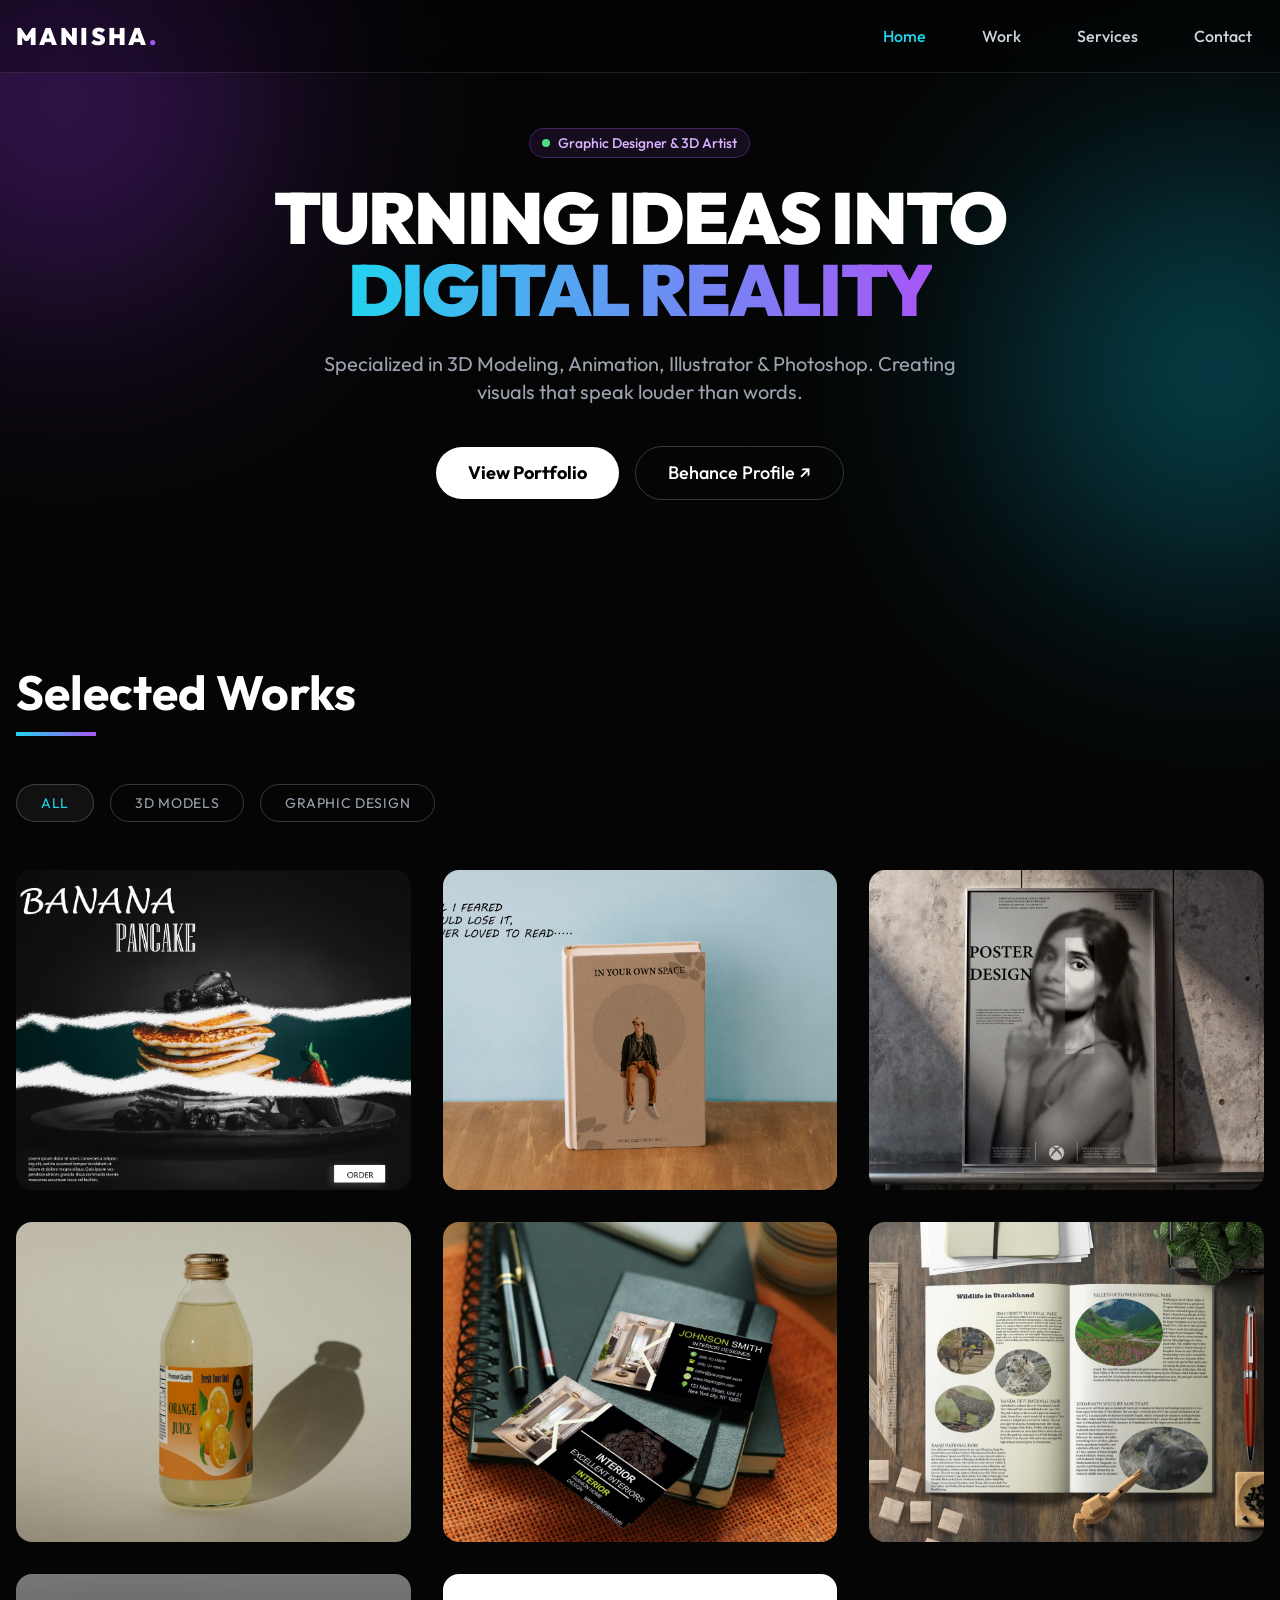
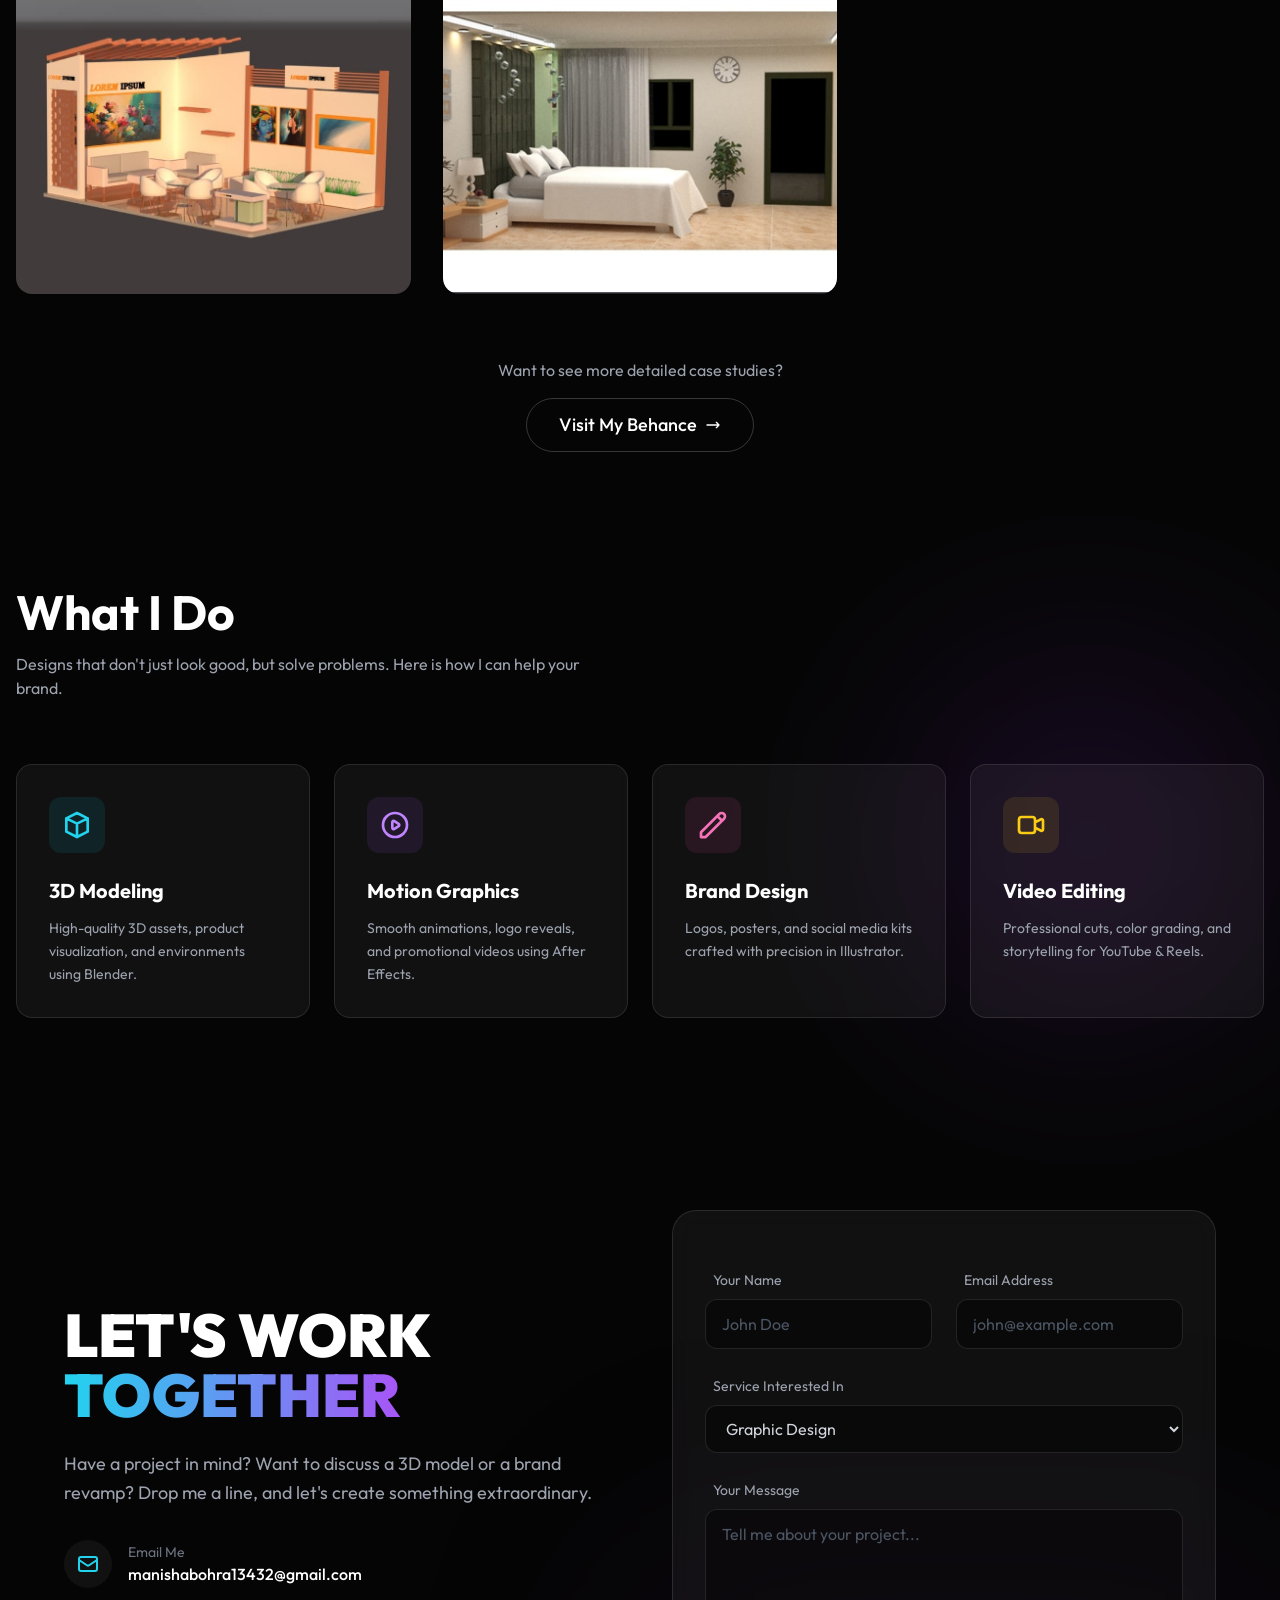
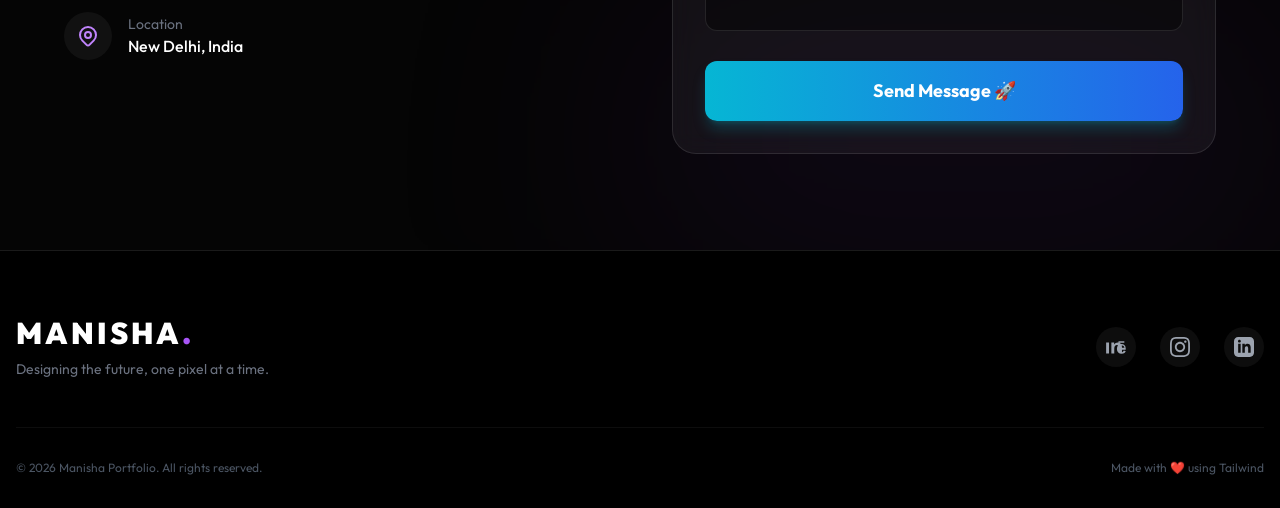
==== index.html @ 9bec47fc "Update index.html" ====
<!DOCTYPE html>
<html lang="en" class="scroll-smooth scroll-pt-24">

<head>
    <meta charset="UTF-8">
    <meta name="viewport" content="width=device-width, initial-scale=1.0">
    <title>Portfolio</title>
    <link href="src/output.css" rel="stylesheet">
    <link href="https://fonts.googleapis.com/css2?family=Outfit:wght@300;400;700;900&display=swap" rel="stylesheet">
    <style>
        body {
            font-family: 'Outfit', sans-serif;
        }

        @keyframes gradient-xy {

            0%,
            100% {
                background-position: 0% 50%;
            }

            50% {
                background-position: 100% 50%;
            }
        }

        .animate-gradient {
            background-size: 200% 200%;
            animation: gradient-xy 6s ease infinite;
        }
    </style>
</head>

<body class="bg-[#050505] text-white overflow-x-hidden">

    <div class="fixed top-0 left-0 w-full h-full overflow-hidden -z-10 pointer-events-none">
        <div class="absolute top-[-10%] left-[-10%] w-96 h-96 bg-purple-600 rounded-full mix-blend-multiply filter blur-[128px] opacity-40 animate-pulse"></div>
        <div class="absolute top-[20%] right-[-10%] w-96 h-96 bg-cyan-500 rounded-full mix-blend-multiply filter blur-[128px] opacity-40 animate-pulse" style="animation-delay: 2s"></div>
    </div>

    <nav class="fixed w-full z-50 top-0 start-0 border-b border-white/10 bg-black/30 backdrop-blur-md">
        <div class="max-w-screen-xl flex flex-wrap items-center justify-between mx-auto p-4">
            <a href="#" class="flex items-center space-x-3 rtl:space-x-reverse">
                <span class="self-center text-2xl font-black whitespace-nowrap tracking-widest">
                    MANISHA<span class="text-purple-500">.</span>
                </span>
            </a>

            <div class="hidden w-full md:block md:w-auto">
                <ul class="font-medium flex flex-col p-4 md:p-0 mt-4 border border-white/10 rounded-lg md:flex-row md:space-x-8 md:mt-0 md:border-0">
                    <li><a href="#" class="block py-2 px-3 text-cyan-400 hover:text-cyan-300 transition-colors">Home</a></li>
                    <li><a href="#work" class="block py-2 px-3 text-gray-300 hover:text-white transition-colors">Work</a></li>
                    <li><a href="#services" class="block py-2 px-3 text-gray-300 hover:text-white transition-colors">Services</a></li>
                    <li><a href="#contact" class="block py-2 px-3 text-gray-300 hover:text-white transition-colors">Contact</a></li>
                </ul>
            </div>
        </div>
    </nav>

    <section class="h-auto py-32 flex items-center justify-center relative px-4">
        <div class="text-center max-w-4xl mx-auto relative z-10">

            <div class="inline-flex items-center px-3 py-1 rounded-full border border-purple-500/30 bg-purple-500/10 text-purple-300 text-sm font-medium mb-6">
                <span class="w-2 h-2 rounded-full bg-green-400 mr-2 animate-pulse"></span>
                Graphic Designer & 3D Artist
            </div>

            <h1 class="text-5xl md:text-7xl font-black mb-6 leading-tight tracking-tight">
                TURNING IDEAS INTO <br />
                <span class="text-transparent bg-clip-text bg-gradient-to-r from-cyan-400 via-purple-500 to-pink-500 animate-gradient">
                    DIGITAL REALITY
                </span>
            </h1>

            <p class="text-gray-400 text-lg md:text-xl mb-10 max-w-2xl mx-auto leading-relaxed">
                Specialized in 3D Modeling, Animation, Illustrator & Photoshop.
                Creating visuals that speak louder than words.
            </p>

            <div class="flex flex-col md:flex-row gap-4 justify-center items-center">
                <a href="#work" class="px-8 py-3 rounded-full bg-white text-black font-bold text-lg hover:bg-gray-200 transition-all">
                    View Portfolio
                </a>
                <a href="https://www.behance.net/manishabohra06" class="px-8 py-3 rounded-full border border-white/20 hover:border-cyan-400 hover:text-cyan-400 transition-all font-medium text-lg">
                    Behance Profile ↗
                </a>
            </div>
        </div>
    </section>

    <section id="work" class="py-10 px-4 max-w-7xl mx-auto">

        <div class="mb-12">
            <h2 class="text-4xl md:text-5xl font-bold mb-4">Selected Works</h2>
            <div class="h-1 w-20 bg-gradient-to-r from-cyan-400 to-purple-500"></div>
        </div>

        <div class="flex flex-wrap gap-4 mb-12" id="portfolio-filters">
            <button class="filter-btn active px-6 py-2 rounded-full border border-white/20 hover:border-cyan-400 hover:text-cyan-400 transition-all text-sm uppercase tracking-wider bg-white/5 text-cyan-400" data-filter="all">All</button>
            <button class="filter-btn px-6 py-2 rounded-full border border-white/20 hover:border-purple-400 hover:text-purple-400 transition-all text-sm uppercase tracking-wider text-gray-400" data-filter="3d">3D Models</button>
            <button class="filter-btn px-6 py-2 rounded-full border border-white/20 hover:border-yellow-400 hover:text-yellow-400 transition-all text-sm uppercase tracking-wider text-gray-400" data-filter="gd">Graphic Design</button>
        </div>

        <div class="grid grid-cols-1 md:grid-cols-2 lg:grid-cols-3 gap-8 mb-16">

            <div class="portfolio-item group relative overflow-hidden rounded-2xl cursor-pointer" data-category="gd">
                <img src="./src/images/p1.jpeg" alt="Project 3" class="w-full h-80 object-cover transition-transform duration-500 group-hover:scale-110">
                <div class="absolute inset-0 bg-gradient-to-t from-black via-black/80 to-transparent opacity-0 group-hover:opacity-100 transition-opacity duration-300 flex flex-col justify-end p-6">
                    <h3 class="text-2xl font-bold text-white mb-1">Brand Identity</h3>
                    <p class="text-yellow-400 text-sm mb-4">Illustrator • Branding</p>
                </div>
            </div>

            <div class="portfolio-item group relative overflow-hidden rounded-2xl cursor-pointer" data-category="gd">
                <img src="./src/images/p2.jpg" alt="Project 3" class="w-full h-80 object-cover transition-transform duration-500 group-hover:scale-110">
                <div class="absolute inset-0 bg-gradient-to-t from-black via-black/80 to-transparent opacity-0 group-hover:opacity-100 transition-opacity duration-300 flex flex-col justify-end p-6">
                    <h3 class="text-2xl font-bold text-white mb-1">Brand Identity</h3>
                    <p class="text-yellow-400 text-sm mb-4">Illustrator • Branding</p>
                </div>
            </div>

            <div class="portfolio-item group relative overflow-hidden rounded-2xl cursor-pointer" data-category="gd">
                <img src="./src/images/p3.jpeg" alt="Project 3" class="w-full h-80 object-cover transition-transform duration-500 group-hover:scale-110">
                <div class="absolute inset-0 bg-gradient-to-t from-black via-black/80 to-transparent opacity-0 group-hover:opacity-100 transition-opacity duration-300 flex flex-col justify-end p-6">
                    <h3 class="text-2xl font-bold text-white mb-1">Poster Design</h3>
                    <p class="text-yellow-400 text-sm mb-4">Photoshop • Branding</p>
                </div>
            </div>

            <div class="portfolio-item group relative overflow-hidden rounded-2xl cursor-pointer" data-category="gd">
                <img src="./src/images/p4.jpg" alt="Project 3" class="w-full h-80 object-cover transition-transform duration-500 group-hover:scale-110">
                <div class="absolute inset-0 bg-gradient-to-t from-black via-black/80 to-transparent opacity-0 group-hover:opacity-100 transition-opacity duration-300 flex flex-col justify-end p-6">
                    <h3 class="text-2xl font-bold text-white mb-1">Orange juice Branding</h3>
                    <p class="text-yellow-400 text-sm mb-4">Photoshop • Branding</p>
                </div>
            </div>

            <div class="portfolio-item group relative overflow-hidden rounded-2xl cursor-pointer" data-category="gd">
                <img src="./src/images/p5.jpeg" alt="Project 1" class="w-full h-80 object-cover transition-transform duration-500 group-hover:scale-110">
                <div class="absolute inset-0 bg-gradient-to-t from-black via-black/80 to-transparent opacity-0 group-hover:opacity-100 transition-opacity duration-300 flex flex-col justify-end p-6">
                    <h3 class="text-2xl font-bold text-white mb-1">Brand Identity</h3>
                    <p class="text-cyan-400 text-sm mb-4">Illustrator • Branding</p>
                </div>
            </div>

            <div class="portfolio-item group relative overflow-hidden rounded-2xl cursor-pointer" data-category="gd">
                <img src="./src/images/p6.jpeg" alt="Project 3" class="w-full h-80 object-cover transition-transform duration-500 group-hover:scale-110">
                <div class="absolute inset-0 bg-gradient-to-t from-black via-black/80 to-transparent opacity-0 group-hover:opacity-100 transition-opacity duration-300 flex flex-col justify-end p-6">
                    <h3 class="text-2xl font-bold text-white mb-1">Magazine Design</h3>
                    <p class="text-yellow-400 text-sm mb-4">Adobe Indesign • Branding</p>
                </div>
            </div>

            <div class="portfolio-item group relative overflow-hidden rounded-2xl cursor-pointer" data-category="3d">
                <img src="./src/images/p7.jpeg" alt="Project 4" class="w-full h-80 object-cover transition-transform duration-500 group-hover:scale-110">
                <div class="absolute inset-0 bg-gradient-to-t from-black via-black/80 to-transparent opacity-0 group-hover:opacity-100 transition-opacity duration-300 flex flex-col justify-end p-6">
                    <h3 class="text-2xl font-bold text-white mb-1">3d Cafe Design</h3>
                    <p class="text-cyan-400 text-sm mb-4">3Dmax • 3D Rendering</p>
                </div>
            </div>

            <div class="portfolio-item group relative overflow-hidden rounded-2xl cursor-pointer" data-category="3d">
                <img src="./src/images/p8.jpeg" alt="Project 6" class="w-full h-80 object-cover transition-transform duration-500 group-hover:scale-110">
                <div class="absolute inset-0 bg-gradient-to-t from-black via-black/80 to-transparent opacity-0 group-hover:opacity-100 transition-opacity duration-300 flex flex-col justify-end p-6">
                    <h3 class="text-2xl font-bold text-white mb-1">Interior Designing</h3>
                    <p class="text-yellow-400 text-sm mb-4">3Dmax • 3D Rendering</p>
                </div>
            </div>

        </div>

        <div class="text-center">
            <p class="text-gray-400 mb-4">Want to see more detailed case studies?</p>
            <a href="https://www.behance.net/manishabohra06" class="inline-flex items-center gap-2 px-8 py-3 rounded-full border border-white/20 hover:border-cyan-400 hover:text-cyan-400 hover:bg-cyan-400/10 transition-all font-medium text-lg group">
                Visit My Behance
                <svg class="w-4 h-4 transform group-hover:translate-x-1 transition-transform" fill="none" stroke="currentColor" viewBox="0 0 24 24">
                    <path stroke-linecap="round" stroke-linejoin="round" stroke-width="2" d="M17 8l4 4m0 0l-4 4m4-4H3"></path>
                </svg>
            </a>
        </div>
    </section>

    <section id="services" class="py-24 px-4 relative">

        <div class="absolute right-0 top-1/4 w-96 h-96 bg-purple-900/20 rounded-full mix-blend-screen filter blur-[100px] -z-10"></div>

        <div class="max-w-7xl mx-auto">

            <div class="mb-16 text-center md:text-left">
                <h2 class="text-4xl md:text-5xl font-bold mb-4">What I Do</h2>
                <p class="text-gray-400 max-w-xl">Designs that don't just look good, but solve problems. Here is how I can help your brand.</p>
            </div>

            <div class="grid grid-cols-1 md:grid-cols-2 lg:grid-cols-4 gap-6">

                <div class="group p-8 rounded-2xl bg-white/5 border border-white/10 backdrop-blur-sm hover:bg-white/10 hover:border-cyan-400/50 transition-all duration-300 hover:-translate-y-2">
                    <div class="w-14 h-14 bg-cyan-500/10 rounded-xl flex items-center justify-center mb-6 group-hover:bg-cyan-500 text-cyan-400 group-hover:text-black transition-colors">
                        <svg class="w-8 h-8" fill="none" stroke="currentColor" viewBox="0 0 24 24">
                            <path stroke-linecap="round" stroke-linejoin="round" stroke-width="2" d="M20 7l-8-4-8 4m16 0l-8 4m8-4v10l-8 4m0-10L4 7m8 4v10M4 7v10l8 4"></path>
                        </svg>
                    </div>
                    <h3 class="text-xl font-bold mb-3 group-hover:text-cyan-400 transition-colors">3D Modeling</h3>
                    <p class="text-gray-400 text-sm leading-relaxed">High-quality 3D assets, product visualization, and environments using Blender.</p>
                </div>

                <div class="group p-8 rounded-2xl bg-white/5 border border-white/10 backdrop-blur-sm hover:bg-white/10 hover:border-purple-500/50 transition-all duration-300 hover:-translate-y-2">
                    <div class="w-14 h-14 bg-purple-500/10 rounded-xl flex items-center justify-center mb-6 group-hover:bg-purple-500 text-purple-400 group-hover:text-black transition-colors">
                        <svg class="w-8 h-8" fill="none" stroke="currentColor" viewBox="0 0 24 24">
                            <path stroke-linecap="round" stroke-linejoin="round" stroke-width="2" d="M14.752 11.168l-3.197-2.132A1 1 0 0010 9.87v4.263a1 1 0 001.555.832l3.197-2.132a1 1 0 000-1.664z"></path>
                            <path stroke-linecap="round" stroke-linejoin="round" stroke-width="2" d="M21 12a9 9 0 11-18 0 9 9 0 0118 0z"></path>
                        </svg>
                    </div>
                    <h3 class="text-xl font-bold mb-3 group-hover:text-purple-400 transition-colors">Motion Graphics</h3>
                    <p class="text-gray-400 text-sm leading-relaxed">Smooth animations, logo reveals, and promotional videos using After Effects.</p>
                </div>

                <div class="group p-8 rounded-2xl bg-white/5 border border-white/10 backdrop-blur-sm hover:bg-white/10 hover:border-pink-500/50 transition-all duration-300 hover:-translate-y-2">
                    <div class="w-14 h-14 bg-pink-500/10 rounded-xl flex items-center justify-center mb-6 group-hover:bg-pink-500 text-pink-400 group-hover:text-black transition-colors">
                        <svg class="w-8 h-8" fill="none" stroke="currentColor" viewBox="0 0 24 24">
                            <path stroke-linecap="round" stroke-linejoin="round" stroke-width="2" d="M15.232 5.232l3.536 3.536m-2.036-5.036a2.5 2.5 0 113.536 3.536L6.5 21.036H3v-3.572L16.732 3.732z"></path>
                        </svg>
                    </div>
                    <h3 class="text-xl font-bold mb-3 group-hover:text-pink-400 transition-colors">Brand Design</h3>
                    <p class="text-gray-400 text-sm leading-relaxed">Logos, posters, and social media kits crafted with precision in Illustrator.</p>
                </div>

                <div class="group p-8 rounded-2xl bg-white/5 border border-white/10 backdrop-blur-sm hover:bg-white/10 hover:border-yellow-400/50 transition-all duration-300 hover:-translate-y-2">
                    <div class="w-14 h-14 bg-yellow-400/10 rounded-xl flex items-center justify-center mb-6 group-hover:bg-yellow-400 text-yellow-400 group-hover:text-black transition-colors">
                        <svg class="w-8 h-8" fill="none" stroke="currentColor" viewBox="0 0 24 24">
                            <path stroke-linecap="round" stroke-linejoin="round" stroke-width="2" d="M15 10l4.553-2.276A1 1 0 0121 8.618v6.764a1 1 0 01-1.447.894L15 14M5 18h8a2 2 0 002-2V8a2 2 0 00-2-2H5a2 2 0 00-2 2v8a2 2 0 002 2z"></path>
                        </svg>
                    </div>
                    <h3 class="text-xl font-bold mb-3 group-hover:text-yellow-400 transition-colors">Video Editing</h3>
                    <p class="text-gray-400 text-sm leading-relaxed">Professional cuts, color grading, and storytelling for YouTube & Reels.</p>
                </div>

            </div>
        </div>
    </section>
    <section id="contact" class="py-24 px-4 relative overflow-hidden">

        <div class="absolute right-0 bottom-0 w-1/2 h-1/2 bg-gradient-to-t from-purple-900/20 to-transparent blur-[120px] -z-10"></div>

        <div class="max-w-6xl mx-auto">
            <div class="grid grid-cols-1 lg:grid-cols-2 gap-16 items-center">

                <div>
                    <h2 class="text-4xl md:text-6xl font-black mb-6">LET'S WORK <br />
                        <span class="text-transparent bg-clip-text bg-gradient-to-r from-cyan-400 to-purple-500">TOGETHER</span>
                    </h2>
                    <p class="text-gray-400 text-lg mb-8 leading-relaxed">
                        Have a project in mind? Want to discuss a 3D model or a brand revamp?
                        Drop me a line, and let's create something extraordinary.
                    </p>

                    <div class="space-y-6">
                        <div class="flex items-center gap-4 group cursor-pointer">
                            <div class="w-12 h-12 rounded-full bg-white/5 flex items-center justify-center text-cyan-400 group-hover:bg-cyan-500 group-hover:text-black transition-all">
                                <svg class="w-6 h-6" fill="none" stroke="currentColor" viewBox="0 0 24 24">
                                    <path stroke-linecap="round" stroke-linejoin="round" stroke-width="2" d="M3 8l7.89 5.26a2 2 0 002.22 0L21 8M5 19h14a2 2 0 002-2V7a2 2 0 00-2-2H5a2 2 0 00-2 2v10a2 2 0 002 2z"></path>
                                </svg>
                            </div>
                            <div>
                                <p class="text-sm text-gray-500">Email Me</p>
                                <p class="text-white font-medium group-hover:text-cyan-400 transition-colors">manishabohra13432@gmail.com</p>
                            </div>
                        </div>

                        <div class="flex items-center gap-4 group cursor-pointer">
                            <div class="w-12 h-12 rounded-full bg-white/5 flex items-center justify-center text-purple-400 group-hover:bg-purple-500 group-hover:text-black transition-all">
                                <svg class="w-6 h-6" fill="none" stroke="currentColor" viewBox="0 0 24 24">
                                    <path stroke-linecap="round" stroke-linejoin="round" stroke-width="2" d="M17.657 16.657L13.414 20.9a1.998 1.998 0 01-2.827 0l-4.244-4.243a8 8 0 1111.314 0z"></path>
                                    <path stroke-linecap="round" stroke-linejoin="round" stroke-width="2" d="M15 11a3 3 0 11-6 0 3 3 0 016 0z"></path>
                                </svg>
                            </div>
                            <div>
                                <p class="text-sm text-gray-500">Location</p>
                                <p class="text-white font-medium group-hover:text-purple-400 transition-colors">New Delhi, India</p>
                            </div>
                        </div>
                    </div>
                </div>

                <div class="bg-white/5 p-8 rounded-3xl border border-white/10 backdrop-blur-md">
                    <form id="contact-form" class="space-y-6">

                        <input type="hidden" name="access_key" value="f0c4d9c5-4756-4be6-a6c3-32f22f325645">

                        <input type="checkbox" name="botcheck" class="hidden" style="display: none;">

                        <div class="grid grid-cols-1 md:grid-cols-2 gap-6">
                            <div class="space-y-2">
                                <label class="text-sm text-gray-400 ml-2">Your Name</label>
                                <input type="text" name="name" required placeholder="John Doe" class="w-full bg-black/40 border border-white/10 rounded-xl px-4 py-3 text-white placeholder-gray-600 focus:outline-none focus:border-cyan-400 focus:ring-1 focus:ring-cyan-400 transition-all">
                            </div>
                            <div class="space-y-2">
                                <label class="text-sm text-gray-400 ml-2">Email Address</label>
                                <input type="email" name="email" required placeholder="john@example.com" class="w-full bg-black/40 border border-white/10 rounded-xl px-4 py-3 text-white placeholder-gray-600 focus:outline-none focus:border-cyan-400 focus:ring-1 focus:ring-cyan-400 transition-all">
                            </div>
                        </div>

                        <div class="space-y-2">
                            <label class="text-sm text-gray-400 ml-2">Service Interested In</label>
                            <select name="service" class="w-full bg-black/40 border border-white/10 rounded-xl px-4 py-3 text-gray-300 focus:outline-none focus:border-cyan-400 focus:ring-1 focus:ring-cyan-400 transition-all cursor-pointer">
                                <option>Graphic Design</option>
                                <option>3D Modeling</option>
                                <option>Animation / Motion</option>
                                <option>Video Editing</option>
                            </select>
                        </div>

                        <div class="space-y-2">
                            <label class="text-sm text-gray-400 ml-2">Your Message</label>
                            <textarea name="message" rows="4" required placeholder="Tell me about your project..." class="w-full bg-black/40 border border-white/10 rounded-xl px-4 py-3 text-white placeholder-gray-600 focus:outline-none focus:border-cyan-400 focus:ring-1 focus:ring-cyan-400 transition-all resize-none"></textarea>
                        </div>

                        <button type="submit" id="submit-btn" class="w-full py-4 rounded-xl font-bold text-lg bg-gradient-to-r from-cyan-500 to-blue-600 text-white hover:from-cyan-400 hover:to-blue-500 transform hover:scale-[1.02] transition-all shadow-lg shadow-cyan-500/25">
                            Send Message 🚀
                        </button>
                    </form>
                </div>

            </div>
        </div>
    </section>
    <footer class="border-t border-white/10 bg-black pt-16 pb-8">
        <div class="max-w-7xl mx-auto px-4">
            <div class="flex flex-col md:flex-row justify-between items-center mb-12">

                <div class="mb-8 md:mb-0 text-center md:text-left">
                    <span class="text-3xl font-black tracking-widest text-white">
                        MANISHA<span class="text-purple-500">.</span>
                    </span>
                    <p class="text-gray-500 mt-2 text-sm">Designing the future, one pixel at a time.</p>
                </div>

                <div class="flex gap-6">
                    <a href="#" class="w-10 h-10 rounded-full bg-white/5 flex items-center justify-center text-gray-400 hover:bg-blue-600 hover:text-white transition-all">
                        <svg class="w-5 h-5" fill="currentColor" viewBox="0 0 24 24">
                            <path d="M22 7h-7v-2h7v2zm1.726 10c-.442 1.297-2.029 3-5.101 3-3.074 0-5.564-1.729-5.564-5.675 0-3.91 2.325-5.92 5.466-5.92 3.093 0 5.133 1.968 5.133 5.472 0 .528-.024 1.023-.07 1.47h-7.97c.103 1.84 1.226 2.95 2.906 2.95 1.376 0 2.376-.628 2.861-2.07l2.339.773zm-6.255-4.103h4.614c-.069-1.55-1.117-2.731-2.286-2.731-1.285 0-2.215 1.185-2.328 2.731zm-13.846-6.265h6.143v2.302c.866-1.503 2.504-2.435 4.305-2.435 2.871 0 5.093 2.062 5.093 5.378v7.878h-3.483v-7.142c0-2.053-1.134-3.141-2.656-3.141-1.846 0-3.109 1.465-3.109 4.305v5.978h-3.483v-13.123h-2.81v13.123h-3.483v-13.123z" /></svg>
                    </a>

                    <a href="#" class="w-10 h-10 rounded-full bg-white/5 flex items-center justify-center text-gray-400 hover:bg-pink-600 hover:text-white transition-all">
                        <svg class="w-5 h-5" fill="currentColor" viewBox="0 0 24 24">
                            <path d="M12 2.163c3.204 0 3.584.012 4.85.07 3.252.148 4.771 1.691 4.919 4.919.058 1.265.069 1.645.069 4.849 0 3.205-.012 3.584-.069 4.849-.149 3.225-1.664 4.771-4.919 4.919-1.266.058-1.644.07-4.85.07-3.204 0-3.584-.012-4.849-.07-3.26-.149-4.771-1.699-4.919-4.92-.058-1.265-.07-1.644-.07-4.849 0-3.204.013-3.583.07-4.849.149-3.227 1.664-4.771 4.919-4.919 1.266-.057 1.645-.069 4.849-.069zm0-2.163c-3.259 0-3.667.014-4.947.072-4.358.2-6.78 2.618-6.98 6.98-.059 1.281-.073 1.689-.073 4.948 0 3.259.014 3.668.072 4.948.2 4.358 2.618 6.78 6.98 6.98 1.281.058 1.689.072 4.948.072 3.259 0 3.668-.014 4.948-.072 4.354-.2 6.782-2.618 6.979-6.98.059-1.28.073-1.689.073-4.948 0-3.259-.014-3.667-.072-4.947-.196-4.354-2.617-6.78-6.979-6.98-1.281-.059-1.69-.073-4.949-.073zm0 5.838c-3.403 0-6.162 2.759-6.162 6.162s2.759 6.163 6.162 6.163 6.162-2.759 6.162-6.163c0-3.403-2.759-6.162-6.162-6.162zm0 10.162c-2.209 0-4-1.79-4-4 0-2.209 1.791-4 4-4s4 1.791 4 4c0 2.21-1.791 4-4 4zm6.406-11.845c-.796 0-1.441.645-1.441 1.44s.645 1.44 1.441 1.44c.795 0 1.439-.645 1.439-1.44s-.644-1.44-1.439-1.44z" /></svg>
                    </a>

                    <a href="#" class="w-10 h-10 rounded-full bg-white/5 flex items-center justify-center text-gray-400 hover:bg-blue-700 hover:text-white transition-all">
                        <svg class="w-5 h-5" fill="currentColor" viewBox="0 0 24 24">
                            <path d="M19 0h-14c-2.761 0-5 2.239-5 5v14c0 2.761 2.239 5 5 5h14c2.762 0 5-2.239 5-5v-14c0-2.761-2.238-5-5-5zm-11 19h-3v-11h3v11zm-1.5-12.268c-.966 0-1.75-.79-1.75-1.764s.784-1.764 1.75-1.764 1.75.79 1.75 1.764-.783 1.764-1.75 1.764zm13.5 12.268h-3v-5.604c0-3.368-4-3.113-4 0v5.604h-3v-11h3v1.765c1.396-2.586 7-2.777 7 2.476v6.759z" /></svg>
                    </a>
                </div>
            </div>

            <div class="border-t border-white/5 pt-8 flex flex-col md:flex-row justify-between items-center text-xs text-gray-600">
                <p>&copy; 2026 Manisha Portfolio. All rights reserved.</p>
                <p class="mt-2 md:mt-0">Made with ❤️ using Tailwind</p>
            </div>
        </div>
    </footer>

    <div id="success-toast" class="fixed bottom-5 right-5 bg-gradient-to-r from-green-500 to-emerald-600 text-white px-6 py-4 rounded-xl shadow-2xl transform translate-y-24 opacity-0 transition-all duration-500 z-50 flex items-center gap-3">
        <div class="bg-white/20 rounded-full p-1">
            <svg class="w-6 h-6" fill="none" stroke="currentColor" viewBox="0 0 24 24">
                <path stroke-linecap="round" stroke-linejoin="round" stroke-width="3" d="M5 13l4 4L19 7"></path>
            </svg>
        </div>
        <div>
            <h4 class="font-bold">Message Sent!</h4>
            <p class="text-xs text-green-100">I will get back to you soon.</p>
        </div>
    </div>

    <script>
        const filterBtns = document.querySelectorAll('.filter-btn');
        const items = document.querySelectorAll('.portfolio-item');
        const form = document.getElementById('contact-form');
        const submitBtn = document.getElementById('submit-btn');
        const toast = document.getElementById('success-toast');

        filterBtns.forEach(btn => {
            btn.addEventListener('click', () => {
                // Remove active class from all
                filterBtns.forEach(b => {
                    b.classList.remove('text-cyan-400', 'bg-white/5');
                    b.classList.add('text-gray-400');
                });
                // Add active to clicked
                btn.classList.add('text-cyan-400', 'bg-white/5');
                btn.classList.remove('text-gray-400');

                const filterValue = btn.getAttribute('data-filter');

                items.forEach(item => {
                    if (filterValue === 'all' || item.getAttribute('data-category') === filterValue) {
                        item.style.display = 'block';
                    } else {
                        item.style.display = 'none';
                    }
                });
            });
        });
        form.addEventListener('submit', function(e) {
            e.preventDefault(); // Page reload rokega

            // Button Loading State
            const originalText = submitBtn.innerHTML;
            submitBtn.innerHTML = '<span>Sending...</span><div class="w-5 h-5 border-2 border-white border-t-transparent rounded-full animate-spin"></div>';
            submitBtn.disabled = true;

            const formData = new FormData(form);
            const object = Object.fromEntries(formData);
            const json = JSON.stringify(object);

            fetch('https://api.web3forms.com/submit', {
                    method: 'POST',
                    headers: {
                        'Content-Type': 'application/json',
                        'Accept': 'application/json'
                    },
                    body: json
                })
                .then(async (response) => {
                    if (response.status == 200) {
                        // Success Animation
                        toast.classList.remove('translate-y-24', 'opacity-0');
                        form.reset(); // Form khali kar dega

                        // 5 second baad toast gayab
                        setTimeout(() => {
                            toast.classList.add('translate-y-24', 'opacity-0');
                        }, 5000);
                    } else {
                        console.log(response);
                        alert("Something went wrong!");
                    }
                })
                .catch(error => {
                    console.log(error);
                    alert("Something went wrong!");
                })
                .finally(() => {
                    // Button wapas normal
                    submitBtn.innerHTML = originalText;
                    submitBtn.disabled = false;
                });
        });
    </script>

</body>

</html>
---- src/output.css ----
*,:after,:before{--tw-border-spacing-x:0;--tw-border-spacing-y:0;--tw-translate-x:0;--tw-translate-y:0;--tw-rotate:0;--tw-skew-x:0;--tw-skew-y:0;--tw-scale-x:1;--tw-scale-y:1;--tw-pan-x: ;--tw-pan-y: ;--tw-pinch-zoom: ;--tw-scroll-snap-strictness:proximity;--tw-gradient-from-position: ;--tw-gradient-via-position: ;--tw-gradient-to-position: ;--tw-ordinal: ;--tw-slashed-zero: ;--tw-numeric-figure: ;--tw-numeric-spacing: ;--tw-numeric-fraction: ;--tw-ring-inset: ;--tw-ring-offset-width:0px;--tw-ring-offset-color:#fff;--tw-ring-color:rgba(59,130,246,.5);--tw-ring-offset-shadow:0 0 #0000;--tw-ring-shadow:0 0 #0000;--tw-shadow:0 0 #0000;--tw-shadow-colored:0 0 #0000;--tw-blur: ;--tw-brightness: ;--tw-contrast: ;--tw-grayscale: ;--tw-hue-rotate: ;--tw-invert: ;--tw-saturate: ;--tw-sepia: ;--tw-drop-shadow: ;--tw-backdrop-blur: ;--tw-backdrop-brightness: ;--tw-backdrop-contrast: ;--tw-backdrop-grayscale: ;--tw-backdrop-hue-rotate: ;--tw-backdrop-invert: ;--tw-backdrop-opacity: ;--tw-backdrop-saturate: ;--tw-backdrop-sepia: ;--tw-contain-size: ;--tw-contain-layout: ;--tw-contain-paint: ;--tw-contain-style: }::backdrop{--tw-border-spacing-x:0;--tw-border-spacing-y:0;--tw-translate-x:0;--tw-translate-y:0;--tw-rotate:0;--tw-skew-x:0;--tw-skew-y:0;--tw-scale-x:1;--tw-scale-y:1;--tw-pan-x: ;--tw-pan-y: ;--tw-pinch-zoom: ;--tw-scroll-snap-strictness:proximity;--tw-gradient-from-position: ;--tw-gradient-via-position: ;--tw-gradient-to-position: ;--tw-ordinal: ;--tw-slashed-zero: ;--tw-numeric-figure: ;--tw-numeric-spacing: ;--tw-numeric-fraction: ;--tw-ring-inset: ;--tw-ring-offset-width:0px;--tw-ring-offset-color:#fff;--tw-ring-color:rgba(59,130,246,.5);--tw-ring-offset-shadow:0 0 #0000;--tw-ring-shadow:0 0 #0000;--tw-shadow:0 0 #0000;--tw-shadow-colored:0 0 #0000;--tw-blur: ;--tw-brightness: ;--tw-contrast: ;--tw-grayscale: ;--tw-hue-rotate: ;--tw-invert: ;--tw-saturate: ;--tw-sepia: ;--tw-drop-shadow: ;--tw-backdrop-blur: ;--tw-backdrop-brightness: ;--tw-backdrop-contrast: ;--tw-backdrop-grayscale: ;--tw-backdrop-hue-rotate: ;--tw-backdrop-invert: ;--tw-backdrop-opacity: ;--tw-backdrop-saturate: ;--tw-backdrop-sepia: ;--tw-contain-size: ;--tw-contain-layout: ;--tw-contain-paint: ;--tw-contain-style: }/*! tailwindcss v3.4.17 | MIT License | https://tailwindcss.com*/*,:after,:before{box-sizing:border-box;border:0 solid #e5e7eb}:after,:before{--tw-content:""}:host,html{line-height:1.5;-webkit-text-size-adjust:100%;-moz-tab-size:4;-o-tab-size:4;tab-size:4;font-family:ui-sans-serif,system-ui,sans-serif,Apple Color Emoji,Segoe UI Emoji,Segoe UI Symbol,Noto Color Emoji;font-feature-settings:normal;font-variation-settings:normal;-webkit-tap-highlight-color:transparent}body{margin:0;line-height:inherit}hr{height:0;color:inherit;border-top-width:1px}abbr:where([title]){-webkit-text-decoration:underline dotted;text-decoration:underline dotted}h1,h2,h3,h4,h5,h6{font-size:inherit;font-weight:inherit}a{color:inherit;text-decoration:inherit}b,strong{font-weight:bolder}code,kbd,pre,samp{font-family:ui-monospace,SFMono-Regular,Menlo,Monaco,Consolas,Liberation Mono,Courier New,monospace;font-feature-settings:normal;font-variation-settings:normal;font-size:1em}small{font-size:80%}sub,sup{font-size:75%;line-height:0;position:relative;vertical-align:baseline}sub{bottom:-.25em}sup{top:-.5em}table{text-indent:0;border-color:inherit;border-collapse:collapse}button,input,optgroup,select,textarea{font-family:inherit;font-feature-settings:inherit;font-variation-settings:inherit;font-size:100%;font-weight:inherit;line-height:inherit;letter-spacing:inherit;color:inherit;margin:0;padding:0}button,select{text-transform:none}button,input:where([type=button]),input:where([type=reset]),input:where([type=submit]){-webkit-appearance:button;background-color:transparent;background-image:none}:-moz-focusring{outline:auto}:-moz-ui-invalid{box-shadow:none}progress{vertical-align:baseline}::-webkit-inner-spin-button,::-webkit-outer-spin-button{height:auto}[type=search]{-webkit-appearance:textfield;outline-offset:-2px}::-webkit-search-decoration{-webkit-appearance:none}::-webkit-file-upload-button{-webkit-appearance:button;font:inherit}summary{display:list-item}blockquote,dd,dl,figure,h1,h2,h3,h4,h5,h6,hr,p,pre{margin:0}fieldset{margin:0}fieldset,legend{padding:0}menu,ol,ul{list-style:none;margin:0;padding:0}dialog{padding:0}textarea{resize:vertical}input::-moz-placeholder,textarea::-moz-placeholder{opacity:1;color:#9ca3af}input::placeholder,textarea::placeholder{opacity:1;color:#9ca3af}[role=button],button{cursor:pointer}:disabled{cursor:default}audio,canvas,embed,iframe,img,object,svg,video{display:block;vertical-align:middle}img,video{max-width:100%;height:auto}[hidden]:where(:not([hidden=until-found])){display:none}.pointer-events-none{pointer-events:none}.fixed{position:fixed}.absolute{position:absolute}.relative{position:relative}.inset-0{inset:0}.bottom-0{bottom:0}.bottom-5{bottom:1.25rem}.left-0{left:0}.left-\[-10\%\]{left:-10%}.right-0{right:0}.right-5{right:1.25rem}.right-\[-10\%\]{right:-10%}.start-0{inset-inline-start:0}.top-0{top:0}.top-1\/4{top:25%}.top-\[-10\%\]{top:-10%}.top-\[20\%\]{top:20%}.-z-10{z-index:-10}.z-10{z-index:10}.z-50{z-index:50}.mx-auto{margin-left:auto;margin-right:auto}.mb-1{margin-bottom:.25rem}.mb-10{margin-bottom:2.5rem}.mb-12{margin-bottom:3rem}.mb-16{margin-bottom:4rem}.mb-3{margin-bottom:.75rem}.mb-4{margin-bottom:1rem}.mb-6{margin-bottom:1.5rem}.mb-8{margin-bottom:2rem}.ml-2{margin-left:.5rem}.mr-2{margin-right:.5rem}.mt-2{margin-top:.5rem}.mt-4{margin-top:1rem}.block{display:block}.flex{display:flex}.inline-flex{display:inline-flex}.grid{display:grid}.hidden{display:none}.h-1{height:.25rem}.h-1\/2{height:50%}.h-10{height:2.5rem}.h-12{height:3rem}.h-14{height:3.5rem}.h-2{height:.5rem}.h-4{height:1rem}.h-5{height:1.25rem}.h-6{height:1.5rem}.h-8{height:2rem}.h-80{height:20rem}.h-96{height:24rem}.h-auto{height:auto}.h-full{height:100%}.w-1\/2{width:50%}.w-10{width:2.5rem}.w-12{width:3rem}.w-14{width:3.5rem}.w-2{width:.5rem}.w-20{width:5rem}.w-4{width:1rem}.w-5{width:1.25rem}.w-6{width:1.5rem}.w-8{width:2rem}.w-96{width:24rem}.w-full{width:100%}.max-w-2xl{max-width:42rem}.max-w-4xl{max-width:56rem}.max-w-6xl{max-width:72rem}.max-w-7xl{max-width:80rem}.max-w-screen-xl{max-width:1280px}.max-w-xl{max-width:36rem}.translate-y-24{--tw-translate-y:6rem}.transform,.translate-y-24{transform:translate(var(--tw-translate-x),var(--tw-translate-y)) rotate(var(--tw-rotate)) skewX(var(--tw-skew-x)) skewY(var(--tw-skew-y)) scaleX(var(--tw-scale-x)) scaleY(var(--tw-scale-y))}@keyframes pulse{50%{opacity:.5}}.animate-pulse{animation:pulse 2s cubic-bezier(.4,0,.6,1) infinite}@keyframes spin{to{transform:rotate(1turn)}}.animate-spin{animation:spin 1s linear infinite}.cursor-pointer{cursor:pointer}.resize-none{resize:none}.scroll-pt-24{scroll-padding-top:6rem}.grid-cols-1{grid-template-columns:repeat(1,minmax(0,1fr))}.flex-col{flex-direction:column}.flex-wrap{flex-wrap:wrap}.items-center{align-items:center}.justify-end{justify-content:flex-end}.justify-center{justify-content:center}.justify-between{justify-content:space-between}.gap-16{gap:4rem}.gap-2{gap:.5rem}.gap-3{gap:.75rem}.gap-4{gap:1rem}.gap-6{gap:1.5rem}.gap-8{gap:2rem}.space-x-3>:not([hidden])~:not([hidden]){--tw-space-x-reverse:0;margin-right:calc(.75rem*var(--tw-space-x-reverse));margin-left:calc(.75rem*(1 - var(--tw-space-x-reverse)))}.space-y-2>:not([hidden])~:not([hidden]){--tw-space-y-reverse:0;margin-top:calc(.5rem*(1 - var(--tw-space-y-reverse)));margin-bottom:calc(.5rem*var(--tw-space-y-reverse))}.space-y-6>:not([hidden])~:not([hidden]){--tw-space-y-reverse:0;margin-top:calc(1.5rem*(1 - var(--tw-space-y-reverse)));margin-bottom:calc(1.5rem*var(--tw-space-y-reverse))}.self-center{align-self:center}.overflow-hidden{overflow:hidden}.overflow-x-hidden{overflow-x:hidden}.scroll-smooth{scroll-behavior:smooth}.whitespace-nowrap{white-space:nowrap}.rounded-2xl{border-radius:1rem}.rounded-3xl{border-radius:1.5rem}.rounded-full{border-radius:9999px}.rounded-lg{border-radius:.5rem}.rounded-xl{border-radius:.75rem}.border{border-width:1px}.border-2{border-width:2px}.border-b{border-bottom-width:1px}.border-t{border-top-width:1px}.border-purple-500\/30{border-color:rgba(168,85,247,.3)}.border-white{--tw-border-opacity:1;border-color:rgb(255 255 255/var(--tw-border-opacity,1))}.border-white\/10{border-color:hsla(0,0%,100%,.1)}.border-white\/20{border-color:hsla(0,0%,100%,.2)}.border-white\/5{border-color:hsla(0,0%,100%,.05)}.border-t-transparent{border-top-color:transparent}.bg-\[\#050505\]{--tw-bg-opacity:1;background-color:rgb(5 5 5/var(--tw-bg-opacity,1))}.bg-black{--tw-bg-opacity:1;background-color:rgb(0 0 0/var(--tw-bg-opacity,1))}.bg-black\/30{background-color:rgba(0,0,0,.3)}.bg-black\/40{background-color:rgba(0,0,0,.4)}.bg-cyan-500{--tw-bg-opacity:1;background-color:rgb(6 182 212/var(--tw-bg-opacity,1))}.bg-cyan-500\/10{background-color:rgba(6,182,212,.1)}.bg-green-400{--tw-bg-opacity:1;background-color:rgb(74 222 128/var(--tw-bg-opacity,1))}.bg-pink-500\/10{background-color:rgba(236,72,153,.1)}.bg-purple-500\/10{background-color:rgba(168,85,247,.1)}.bg-purple-600{--tw-bg-opacity:1;background-color:rgb(147 51 234/var(--tw-bg-opacity,1))}.bg-purple-900\/20{background-color:rgba(88,28,135,.2)}.bg-white{--tw-bg-opacity:1;background-color:rgb(255 255 255/var(--tw-bg-opacity,1))}.bg-white\/20{background-color:hsla(0,0%,100%,.2)}.bg-white\/5{background-color:hsla(0,0%,100%,.05)}.bg-yellow-400\/10{background-color:rgba(250,204,21,.1)}.bg-gradient-to-r{background-image:linear-gradient(to right,var(--tw-gradient-stops))}.bg-gradient-to-t{background-image:linear-gradient(to top,var(--tw-gradient-stops))}.from-black{--tw-gradient-from:#000 var(--tw-gradient-from-position);--tw-gradient-to:transparent var(--tw-gradient-to-position);--tw-gradient-stops:var(--tw-gradient-from),var(--tw-gradient-to)}.from-cyan-400{--tw-gradient-from:#22d3ee var(--tw-gradient-from-position);--tw-gradient-to:rgba(34,211,238,0) var(--tw-gradient-to-position);--tw-gradient-stops:var(--tw-gradient-from),var(--tw-gradient-to)}.from-cyan-500{--tw-gradient-from:#06b6d4 var(--tw-gradient-from-position);--tw-gradient-to:rgba(6,182,212,0) var(--tw-gradient-to-position);--tw-gradient-stops:var(--tw-gradient-from),var(--tw-gradient-to)}.from-green-500{--tw-gradient-from:#22c55e var(--tw-gradient-from-position);--tw-gradient-to:rgba(34,197,94,0) var(--tw-gradient-to-position);--tw-gradient-stops:var(--tw-gradient-from),var(--tw-gradient-to)}.from-purple-900\/20{--tw-gradient-from:rgba(88,28,135,.2) var(--tw-gradient-from-position);--tw-gradient-to:rgba(88,28,135,0) var(--tw-gradient-to-position);--tw-gradient-stops:var(--tw-gradient-from),var(--tw-gradient-to)}.via-black\/80{--tw-gradient-to:transparent var(--tw-gradient-to-position);--tw-gradient-stops:var(--tw-gradient-from),rgba(0,0,0,.8) var(--tw-gradient-via-position),var(--tw-gradient-to)}.via-purple-500{--tw-gradient-to:rgba(168,85,247,0) var(--tw-gradient-to-position);--tw-gradient-stops:var(--tw-gradient-from),#a855f7 var(--tw-gradient-via-position),var(--tw-gradient-to)}.to-blue-600{--tw-gradient-to:#2563eb var(--tw-gradient-to-position)}.to-emerald-600{--tw-gradient-to:#059669 var(--tw-gradient-to-position)}.to-pink-500{--tw-gradient-to:#ec4899 var(--tw-gradient-to-position)}.to-purple-500{--tw-gradient-to:#a855f7 var(--tw-gradient-to-position)}.to-transparent{--tw-gradient-to:transparent var(--tw-gradient-to-position)}.bg-clip-text{-webkit-background-clip:text;background-clip:text}.object-cover{-o-object-fit:cover;object-fit:cover}.p-1{padding:.25rem}.p-4{padding:1rem}.p-6{padding:1.5rem}.p-8{padding:2rem}.px-3{padding-left:.75rem;padding-right:.75rem}.px-4{padding-left:1rem;padding-right:1rem}.px-6{padding-left:1.5rem;padding-right:1.5rem}.px-8{padding-left:2rem;padding-right:2rem}.py-1{padding-top:.25rem;padding-bottom:.25rem}.py-10{padding-top:2.5rem;padding-bottom:2.5rem}.py-2{padding-top:.5rem;padding-bottom:.5rem}.py-24{padding-top:6rem;padding-bottom:6rem}.py-3{padding-top:.75rem;padding-bottom:.75rem}.py-32{padding-top:8rem;padding-bottom:8rem}.py-4{padding-top:1rem;padding-bottom:1rem}.pb-8{padding-bottom:2rem}.pt-16{padding-top:4rem}.pt-8{padding-top:2rem}.text-center{text-align:center}.text-2xl{font-size:1.5rem;line-height:2rem}.text-3xl{font-size:1.875rem;line-height:2.25rem}.text-4xl{font-size:2.25rem;line-height:2.5rem}.text-5xl{font-size:3rem;line-height:1}.text-lg{font-size:1.125rem;line-height:1.75rem}.text-sm{font-size:.875rem;line-height:1.25rem}.text-xl{font-size:1.25rem;line-height:1.75rem}.text-xs{font-size:.75rem;line-height:1rem}.font-black{font-weight:900}.font-bold{font-weight:700}.font-medium{font-weight:500}.uppercase{text-transform:uppercase}.leading-relaxed{line-height:1.625}.leading-tight{line-height:1.25}.tracking-tight{letter-spacing:-.025em}.tracking-wider{letter-spacing:.05em}.tracking-widest{letter-spacing:.1em}.text-black{--tw-text-opacity:1;color:rgb(0 0 0/var(--tw-text-opacity,1))}.text-cyan-400{--tw-text-opacity:1;color:rgb(34 211 238/var(--tw-text-opacity,1))}.text-gray-300{--tw-text-opacity:1;color:rgb(209 213 219/var(--tw-text-opacity,1))}.text-gray-400{--tw-text-opacity:1;color:rgb(156 163 175/var(--tw-text-opacity,1))}.text-gray-500{--tw-text-opacity:1;color:rgb(107 114 128/var(--tw-text-opacity,1))}.text-gray-600{--tw-text-opacity:1;color:rgb(75 85 99/var(--tw-text-opacity,1))}.text-green-100{--tw-text-opacity:1;color:rgb(220 252 231/var(--tw-text-opacity,1))}.text-pink-400{--tw-text-opacity:1;color:rgb(244 114 182/var(--tw-text-opacity,1))}.text-purple-300{--tw-text-opacity:1;color:rgb(216 180 254/var(--tw-text-opacity,1))}.text-purple-400{--tw-text-opacity:1;color:rgb(192 132 252/var(--tw-text-opacity,1))}.text-purple-500{--tw-text-opacity:1;color:rgb(168 85 247/var(--tw-text-opacity,1))}.text-transparent{color:transparent}.text-white{--tw-text-opacity:1;color:rgb(255 255 255/var(--tw-text-opacity,1))}.text-yellow-400{--tw-text-opacity:1;color:rgb(250 204 21/var(--tw-text-opacity,1))}.placeholder-gray-600::-moz-placeholder{--tw-placeholder-opacity:1;color:rgb(75 85 99/var(--tw-placeholder-opacity,1))}.placeholder-gray-600::placeholder{--tw-placeholder-opacity:1;color:rgb(75 85 99/var(--tw-placeholder-opacity,1))}.opacity-0{opacity:0}.opacity-40{opacity:.4}.mix-blend-multiply{mix-blend-mode:multiply}.mix-blend-screen{mix-blend-mode:screen}.shadow-2xl{--tw-shadow:0 25px 50px -12px rgba(0,0,0,.25);--tw-shadow-colored:0 25px 50px -12px var(--tw-shadow-color)}.shadow-2xl,.shadow-lg{box-shadow:var(--tw-ring-offset-shadow,0 0 #0000),var(--tw-ring-shadow,0 0 #0000),var(--tw-shadow)}.shadow-lg{--tw-shadow:0 10px 15px -3px rgba(0,0,0,.1),0 4px 6px -4px rgba(0,0,0,.1);--tw-shadow-colored:0 10px 15px -3px var(--tw-shadow-color),0 4px 6px -4px var(--tw-shadow-color)}.shadow-cyan-500\/25{--tw-shadow-color:rgba(6,182,212,.25);--tw-shadow:var(--tw-shadow-colored)}.blur-\[100px\]{--tw-blur:blur(100px)}.blur-\[100px\],.blur-\[120px\]{filter:var(--tw-blur) var(--tw-brightness) var(--tw-contrast) var(--tw-grayscale) var(--tw-hue-rotate) var(--tw-invert) var(--tw-saturate) var(--tw-sepia) var(--tw-drop-shadow)}.blur-\[120px\]{--tw-blur:blur(120px)}.blur-\[128px\]{--tw-blur:blur(128px)}.blur-\[128px\],.filter{filter:var(--tw-blur) var(--tw-brightness) var(--tw-contrast) var(--tw-grayscale) var(--tw-hue-rotate) var(--tw-invert) var(--tw-saturate) var(--tw-sepia) var(--tw-drop-shadow)}.backdrop-blur-md{--tw-backdrop-blur:blur(12px)}.backdrop-blur-md,.backdrop-blur-sm{backdrop-filter:var(--tw-backdrop-blur) var(--tw-backdrop-brightness) var(--tw-backdrop-contrast) var(--tw-backdrop-grayscale) var(--tw-backdrop-hue-rotate) var(--tw-backdrop-invert) var(--tw-backdrop-opacity) var(--tw-backdrop-saturate) var(--tw-backdrop-sepia)}.backdrop-blur-sm{--tw-backdrop-blur:blur(4px)}.transition-all{transition-property:all;transition-timing-function:cubic-bezier(.4,0,.2,1);transition-duration:.15s}.transition-colors{transition-property:color,background-color,border-color,text-decoration-color,fill,stroke;transition-timing-function:cubic-bezier(.4,0,.2,1);transition-duration:.15s}.transition-opacity{transition-property:opacity;transition-timing-function:cubic-bezier(.4,0,.2,1);transition-duration:.15s}.transition-transform{transition-property:transform;transition-timing-function:cubic-bezier(.4,0,.2,1);transition-duration:.15s}.duration-300{transition-duration:.3s}.duration-500{transition-duration:.5s}.hover\:-translate-y-2:hover{--tw-translate-y:-0.5rem}.hover\:-translate-y-2:hover,.hover\:scale-\[1\.02\]:hover{transform:translate(var(--tw-translate-x),var(--tw-translate-y)) rotate(var(--tw-rotate)) skewX(var(--tw-skew-x)) skewY(var(--tw-skew-y)) scaleX(var(--tw-scale-x)) scaleY(var(--tw-scale-y))}.hover\:scale-\[1\.02\]:hover{--tw-scale-x:1.02;--tw-scale-y:1.02}.hover\:border-cyan-400:hover{--tw-border-opacity:1;border-color:rgb(34 211 238/var(--tw-border-opacity,1))}.hover\:border-cyan-400\/50:hover{border-color:rgba(34,211,238,.5)}.hover\:border-pink-500\/50:hover{border-color:rgba(236,72,153,.5)}.hover\:border-purple-400:hover{--tw-border-opacity:1;border-color:rgb(192 132 252/var(--tw-border-opacity,1))}.hover\:border-purple-500\/50:hover{border-color:rgba(168,85,247,.5)}.hover\:border-yellow-400:hover{--tw-border-opacity:1;border-color:rgb(250 204 21/var(--tw-border-opacity,1))}.hover\:border-yellow-400\/50:hover{border-color:rgba(250,204,21,.5)}.hover\:bg-blue-600:hover{--tw-bg-opacity:1;background-color:rgb(37 99 235/var(--tw-bg-opacity,1))}.hover\:bg-blue-700:hover{--tw-bg-opacity:1;background-color:rgb(29 78 216/var(--tw-bg-opacity,1))}.hover\:bg-cyan-400\/10:hover{background-color:rgba(34,211,238,.1)}.hover\:bg-gray-200:hover{--tw-bg-opacity:1;background-color:rgb(229 231 235/var(--tw-bg-opacity,1))}.hover\:bg-pink-600:hover{--tw-bg-opacity:1;background-color:rgb(219 39 119/var(--tw-bg-opacity,1))}.hover\:bg-white\/10:hover{background-color:hsla(0,0%,100%,.1)}.hover\:from-cyan-400:hover{--tw-gradient-from:#22d3ee var(--tw-gradient-from-position);--tw-gradient-to:rgba(34,211,238,0) var(--tw-gradient-to-position);--tw-gradient-stops:var(--tw-gradient-from),var(--tw-gradient-to)}.hover\:to-blue-500:hover{--tw-gradient-to:#3b82f6 var(--tw-gradient-to-position)}.hover\:text-cyan-300:hover{--tw-text-opacity:1;color:rgb(103 232 249/var(--tw-text-opacity,1))}.hover\:text-cyan-400:hover{--tw-text-opacity:1;color:rgb(34 211 238/var(--tw-text-opacity,1))}.hover\:text-purple-400:hover{--tw-text-opacity:1;color:rgb(192 132 252/var(--tw-text-opacity,1))}.hover\:text-white:hover{--tw-text-opacity:1;color:rgb(255 255 255/var(--tw-text-opacity,1))}.hover\:text-yellow-400:hover{--tw-text-opacity:1;color:rgb(250 204 21/var(--tw-text-opacity,1))}.focus\:border-cyan-400:focus{--tw-border-opacity:1;border-color:rgb(34 211 238/var(--tw-border-opacity,1))}.focus\:outline-none:focus{outline:2px solid transparent;outline-offset:2px}.focus\:ring-1:focus{--tw-ring-offset-shadow:var(--tw-ring-inset) 0 0 0 var(--tw-ring-offset-width) var(--tw-ring-offset-color);--tw-ring-shadow:var(--tw-ring-inset) 0 0 0 calc(1px + var(--tw-ring-offset-width)) var(--tw-ring-color);box-shadow:var(--tw-ring-offset-shadow),var(--tw-ring-shadow),var(--tw-shadow,0 0 #0000)}.focus\:ring-cyan-400:focus{--tw-ring-opacity:1;--tw-ring-color:rgb(34 211 238/var(--tw-ring-opacity,1))}.group:hover .group-hover\:translate-x-1{--tw-translate-x:0.25rem}.group:hover .group-hover\:scale-110,.group:hover .group-hover\:translate-x-1{transform:translate(var(--tw-translate-x),var(--tw-translate-y)) rotate(var(--tw-rotate)) skewX(var(--tw-skew-x)) skewY(var(--tw-skew-y)) scaleX(var(--tw-scale-x)) scaleY(var(--tw-scale-y))}.group:hover .group-hover\:scale-110{--tw-scale-x:1.1;--tw-scale-y:1.1}.group:hover .group-hover\:bg-cyan-500{--tw-bg-opacity:1;background-color:rgb(6 182 212/var(--tw-bg-opacity,1))}.group:hover .group-hover\:bg-pink-500{--tw-bg-opacity:1;background-color:rgb(236 72 153/var(--tw-bg-opacity,1))}.group:hover .group-hover\:bg-purple-500{--tw-bg-opacity:1;background-color:rgb(168 85 247/var(--tw-bg-opacity,1))}.group:hover .group-hover\:bg-yellow-400{--tw-bg-opacity:1;background-color:rgb(250 204 21/var(--tw-bg-opacity,1))}.group:hover .group-hover\:text-black{--tw-text-opacity:1;color:rgb(0 0 0/var(--tw-text-opacity,1))}.group:hover .group-hover\:text-cyan-400{--tw-text-opacity:1;color:rgb(34 211 238/var(--tw-text-opacity,1))}.group:hover .group-hover\:text-pink-400{--tw-text-opacity:1;color:rgb(244 114 182/var(--tw-text-opacity,1))}.group:hover .group-hover\:text-purple-400{--tw-text-opacity:1;color:rgb(192 132 252/var(--tw-text-opacity,1))}.group:hover .group-hover\:text-yellow-400{--tw-text-opacity:1;color:rgb(250 204 21/var(--tw-text-opacity,1))}.group:hover .group-hover\:opacity-100{opacity:1}@media (min-width:768px){.md\:mb-0{margin-bottom:0}.md\:mt-0{margin-top:0}.md\:block{display:block}.md\:w-auto{width:auto}.md\:grid-cols-2{grid-template-columns:repeat(2,minmax(0,1fr))}.md\:flex-row{flex-direction:row}.md\:space-x-8>:not([hidden])~:not([hidden]){--tw-space-x-reverse:0;margin-right:calc(2rem*var(--tw-space-x-reverse));margin-left:calc(2rem*(1 - var(--tw-space-x-reverse)))}.md\:border-0{border-width:0}.md\:p-0{padding:0}.md\:text-left{text-align:left}.md\:text-5xl{font-size:3rem;line-height:1}.md\:text-6xl{font-size:3.75rem;line-height:1}.md\:text-7xl{font-size:4.5rem;line-height:1}.md\:text-xl{font-size:1.25rem;line-height:1.75rem}}@media (min-width:1024px){.lg\:grid-cols-2{grid-template-columns:repeat(2,minmax(0,1fr))}.lg\:grid-cols-3{grid-template-columns:repeat(3,minmax(0,1fr))}.lg\:grid-cols-4{grid-template-columns:repeat(4,minmax(0,1fr))}}.rtl\:space-x-reverse:where([dir=rtl],[dir=rtl] *)>:not([hidden])~:not([hidden]){--tw-space-x-reverse:1}
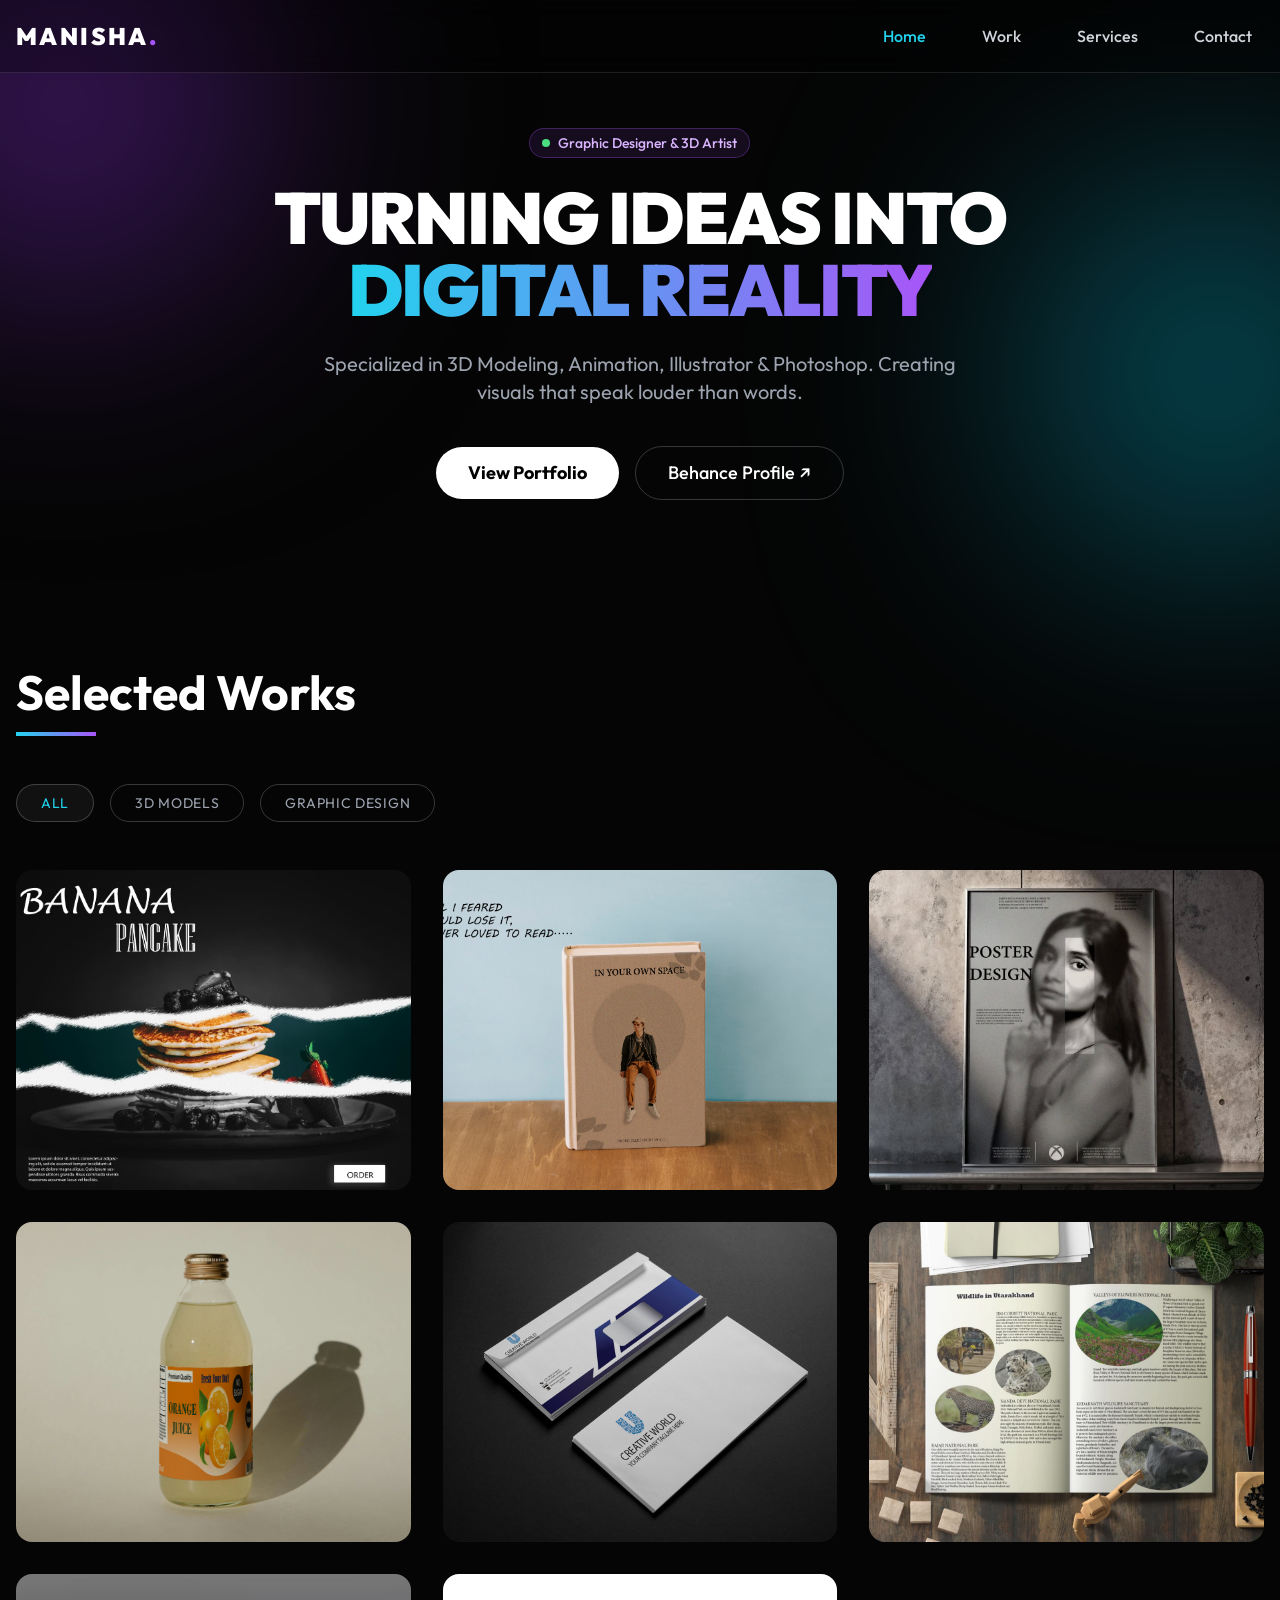
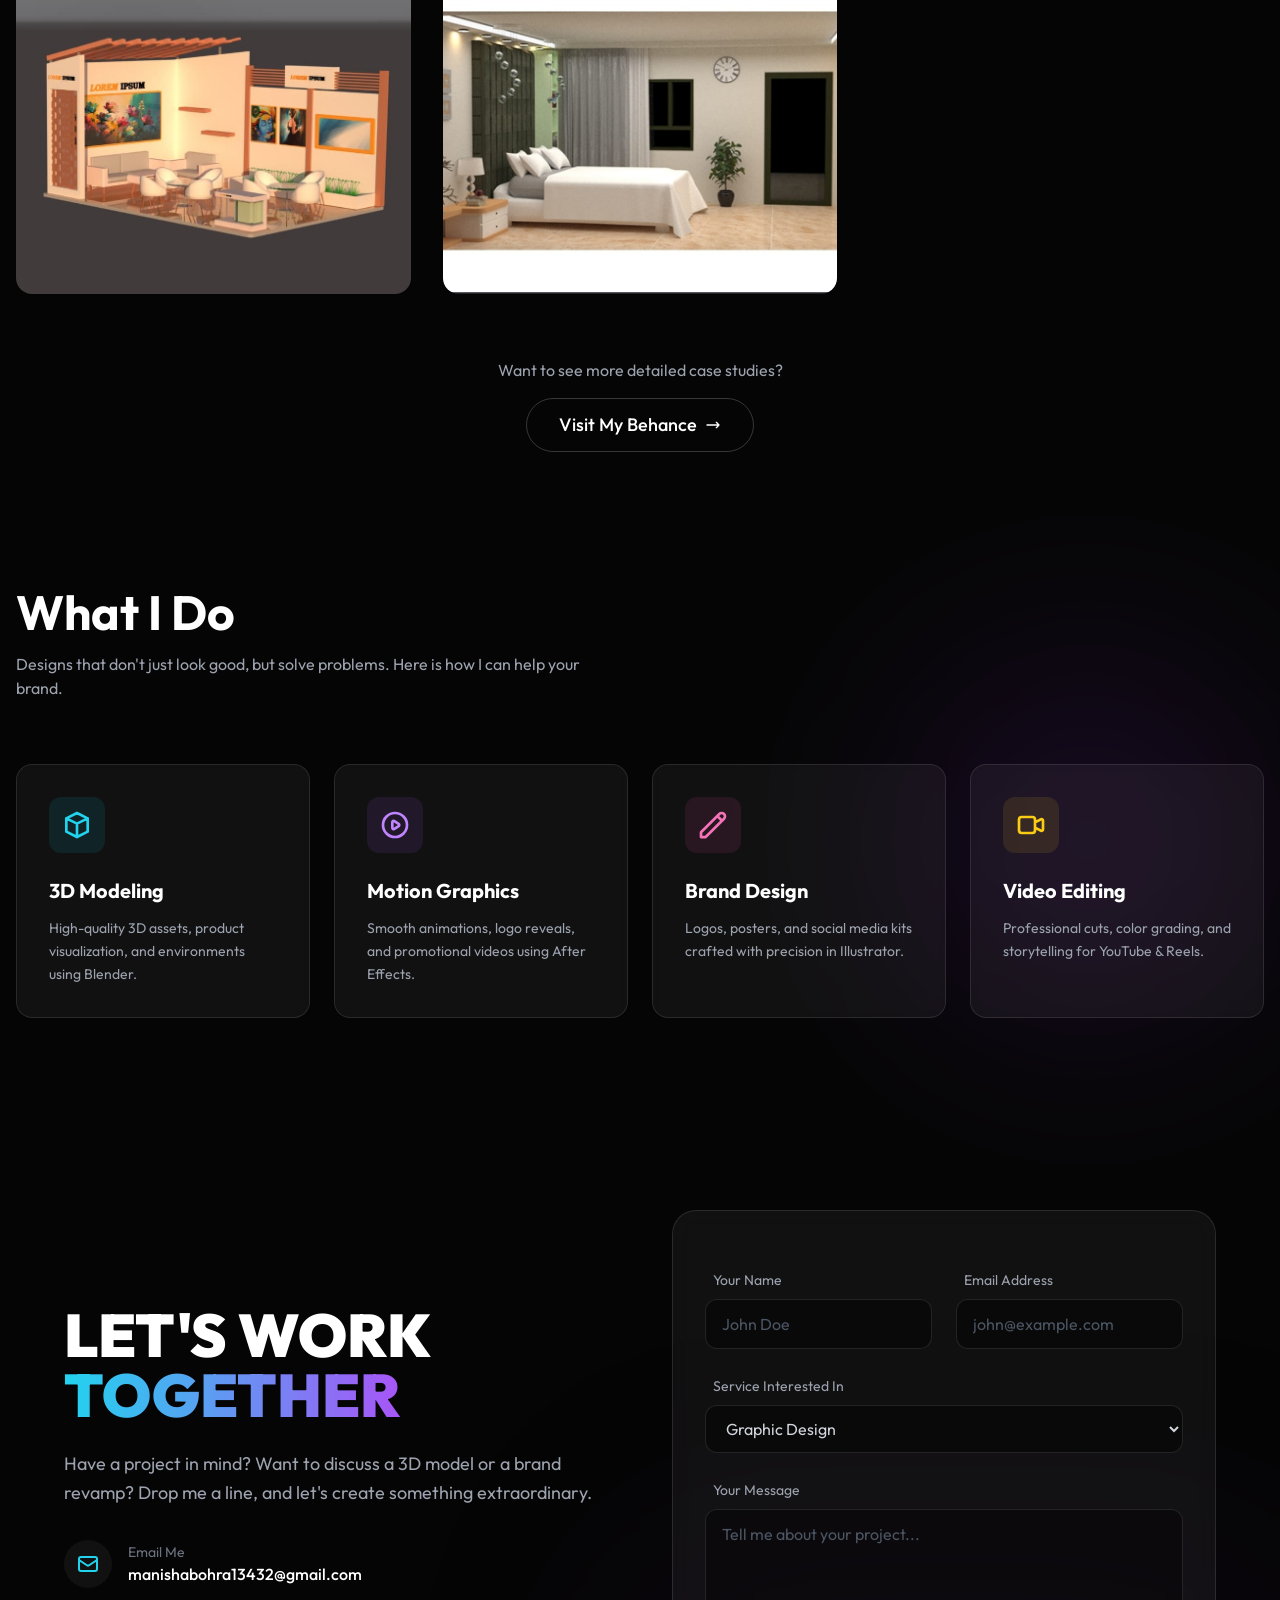
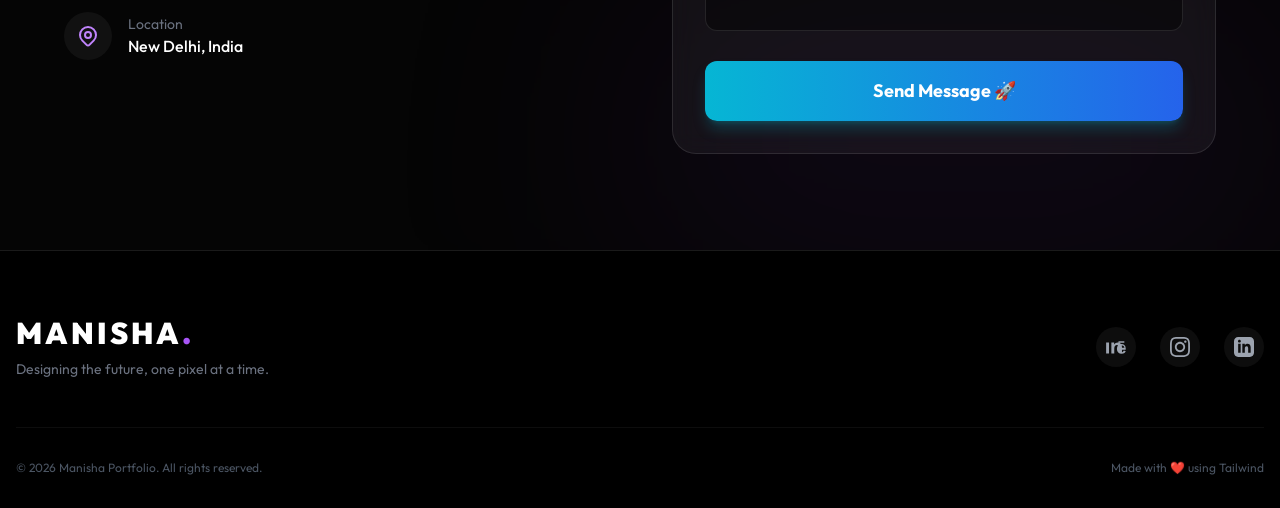
==== commit 880fabf0: "Update index.html" ====
--- a/index.html
+++ b/index.html
@@ -136,10 +136,10 @@
             </div>
 
             <div class="portfolio-item group relative overflow-hidden rounded-2xl cursor-pointer" data-category="gd">
-                <img src="./src/images/p5.jpeg" alt="Project 1" class="w-full h-80 object-cover transition-transform duration-500 group-hover:scale-110">
-                <div class="absolute inset-0 bg-gradient-to-t from-black via-black/80 to-transparent opacity-0 group-hover:opacity-100 transition-opacity duration-300 flex flex-col justify-end p-6">
-                    <h3 class="text-2xl font-bold text-white mb-1">Brand Identity</h3>
-                    <p class="text-cyan-400 text-sm mb-4">Illustrator • Branding</p>
+                <img src="./src/images/p5.jpg" alt="Project 1" class="w-full h-80 object-cover transition-transform duration-500 group-hover:scale-110">
+                <div class="absolute inset-0 bg-gradient-to-t from-black via-black/80 to-transparent opacity-0 group-hover:opacity-100 transition-opacity duration-300 flex flex-col justify-end p-6">
+                    <h3 class="text-2xl font-bold text-white mb-1">Elegant Stationery</h3>
+                    <p class="text-cyan-400 text-sm mb-4">Illustrator • Print Design</p>
                 </div>
             </div>
 
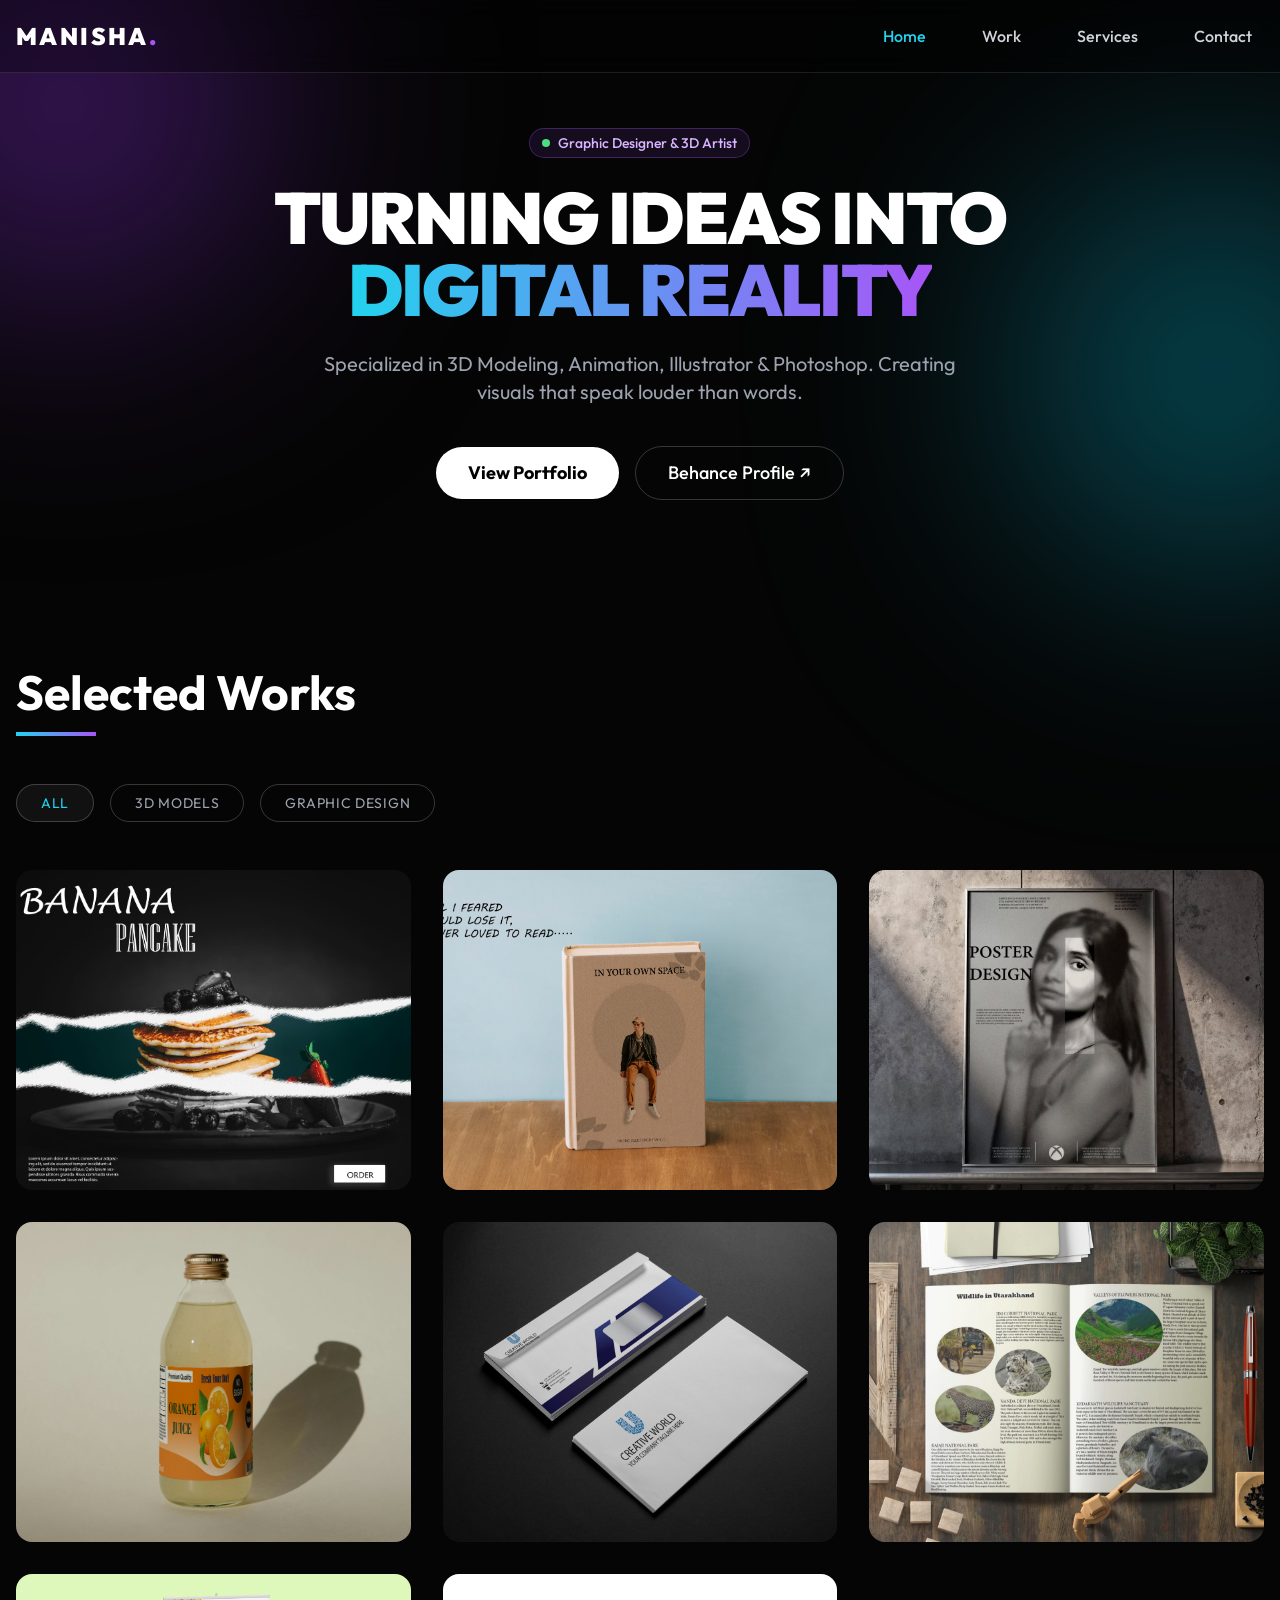
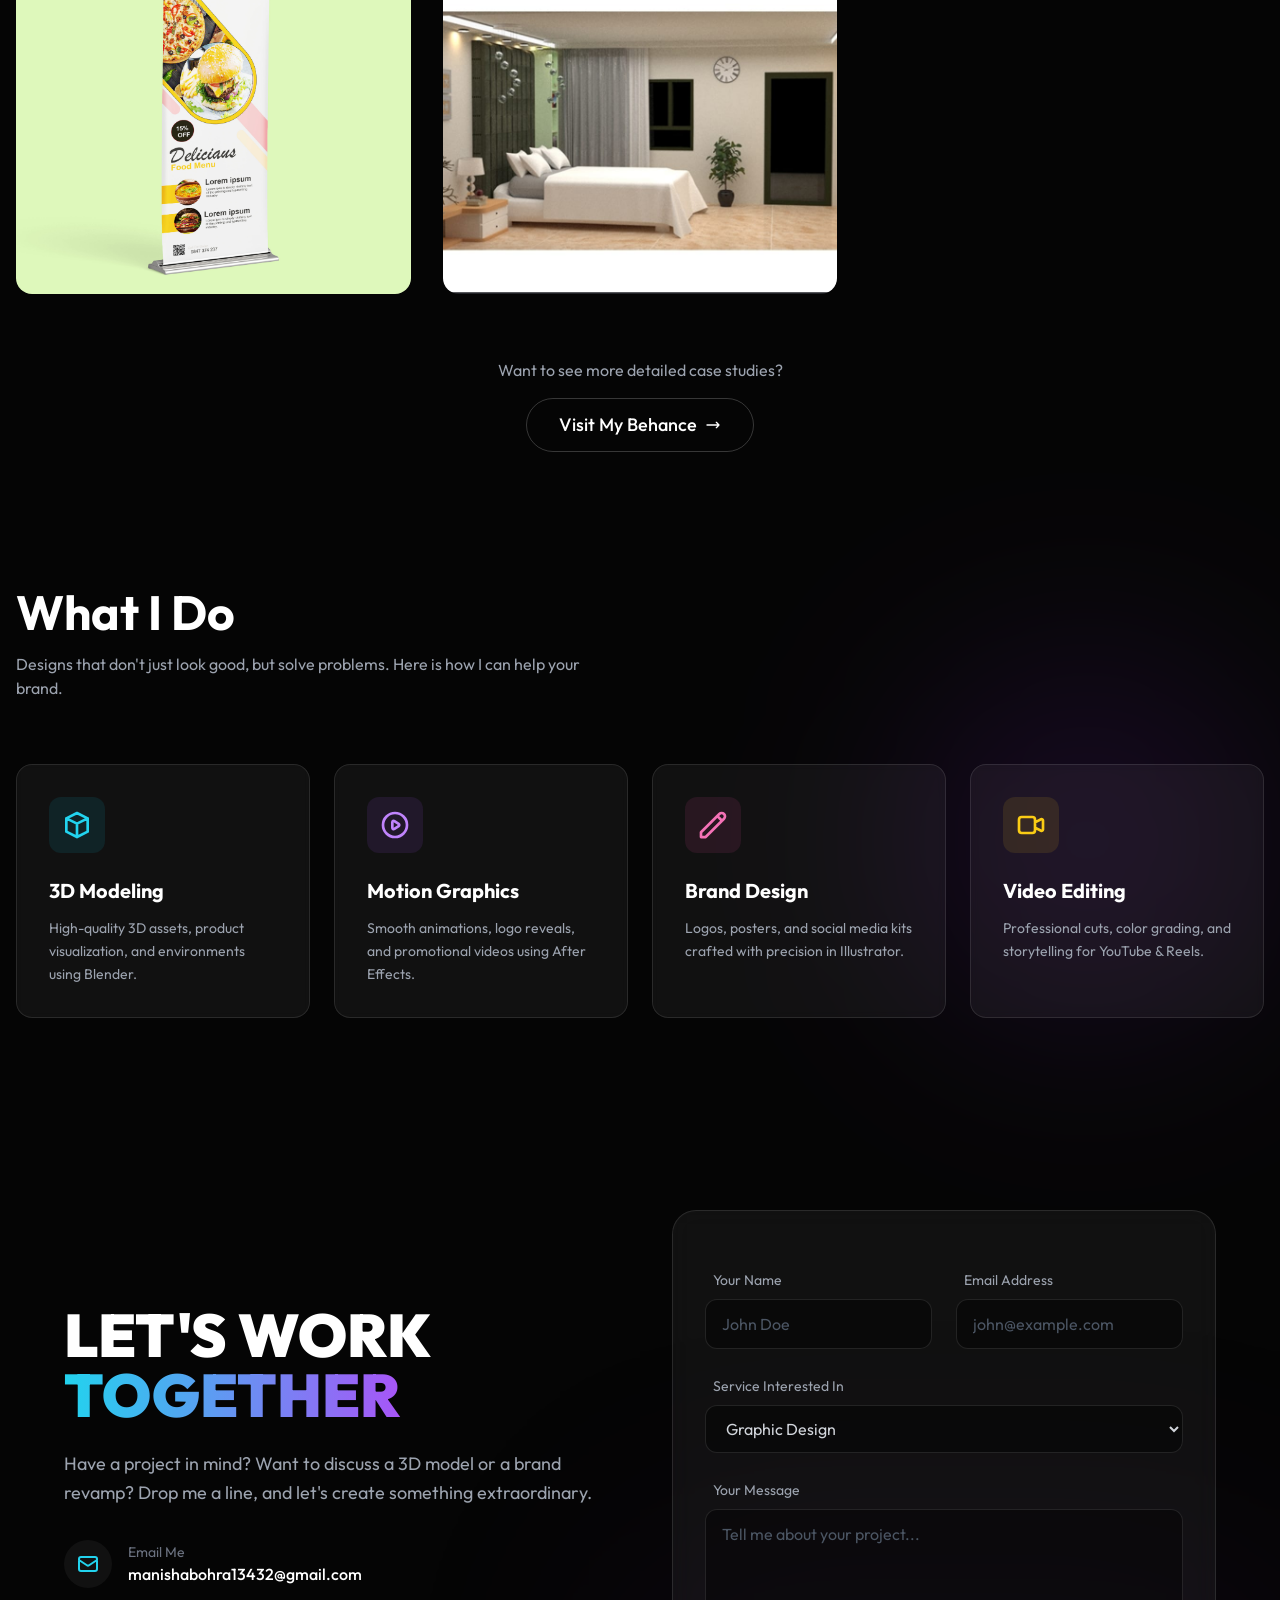
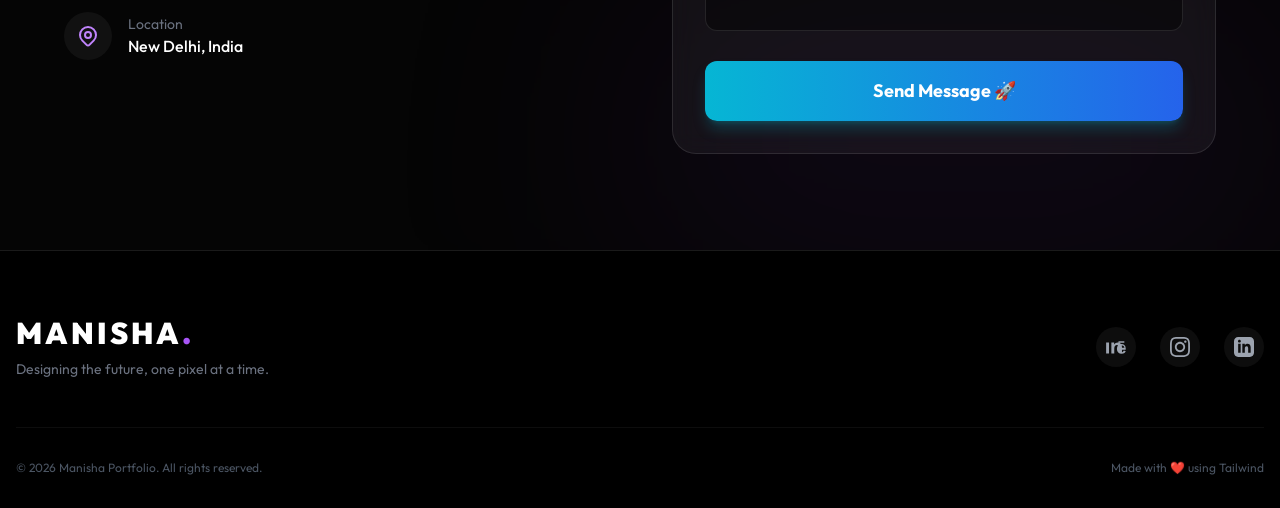
==== commit 1ca6c7a2: "Update index.html" ====
--- a/index.html
+++ b/index.html
@@ -152,18 +152,18 @@
             </div>
 
             <div class="portfolio-item group relative overflow-hidden rounded-2xl cursor-pointer" data-category="3d">
-                <img src="./src/images/p7.jpeg" alt="Project 4" class="w-full h-80 object-cover transition-transform duration-500 group-hover:scale-110">
-                <div class="absolute inset-0 bg-gradient-to-t from-black via-black/80 to-transparent opacity-0 group-hover:opacity-100 transition-opacity duration-300 flex flex-col justify-end p-6">
-                    <h3 class="text-2xl font-bold text-white mb-1">3d Cafe Design</h3>
+                <img src="./src/images/p7.jpg" alt="Project 4" class="w-full h-80 object-cover transition-transform duration-500 group-hover:scale-110">
+                <div class="absolute inset-0 bg-gradient-to-t from-black via-black/80 to-transparent opacity-0 group-hover:opacity-100 transition-opacity duration-300 flex flex-col justify-end p-6">
+                    <h3 class="text-2xl font-bold text-white mb-1">Brand Guidelines</h3>
                     <p class="text-cyan-400 text-sm mb-4">3Dmax • 3D Rendering</p>
                 </div>
             </div>
 
-            <div class="portfolio-item group relative overflow-hidden rounded-2xl cursor-pointer" data-category="3d">
+            <div class="portfolio-item group relative overflow-hidden rounded-2xl cursor-pointer" data-category="gd">
                 <img src="./src/images/p8.jpeg" alt="Project 6" class="w-full h-80 object-cover transition-transform duration-500 group-hover:scale-110">
                 <div class="absolute inset-0 bg-gradient-to-t from-black via-black/80 to-transparent opacity-0 group-hover:opacity-100 transition-opacity duration-300 flex flex-col justify-end p-6">
                     <h3 class="text-2xl font-bold text-white mb-1">Interior Designing</h3>
-                    <p class="text-yellow-400 text-sm mb-4">3Dmax • 3D Rendering</p>
+                    <p class="text-yellow-400 text-sm mb-4">Illustrator • Typography & Colors</p>
                 </div>
             </div>
 
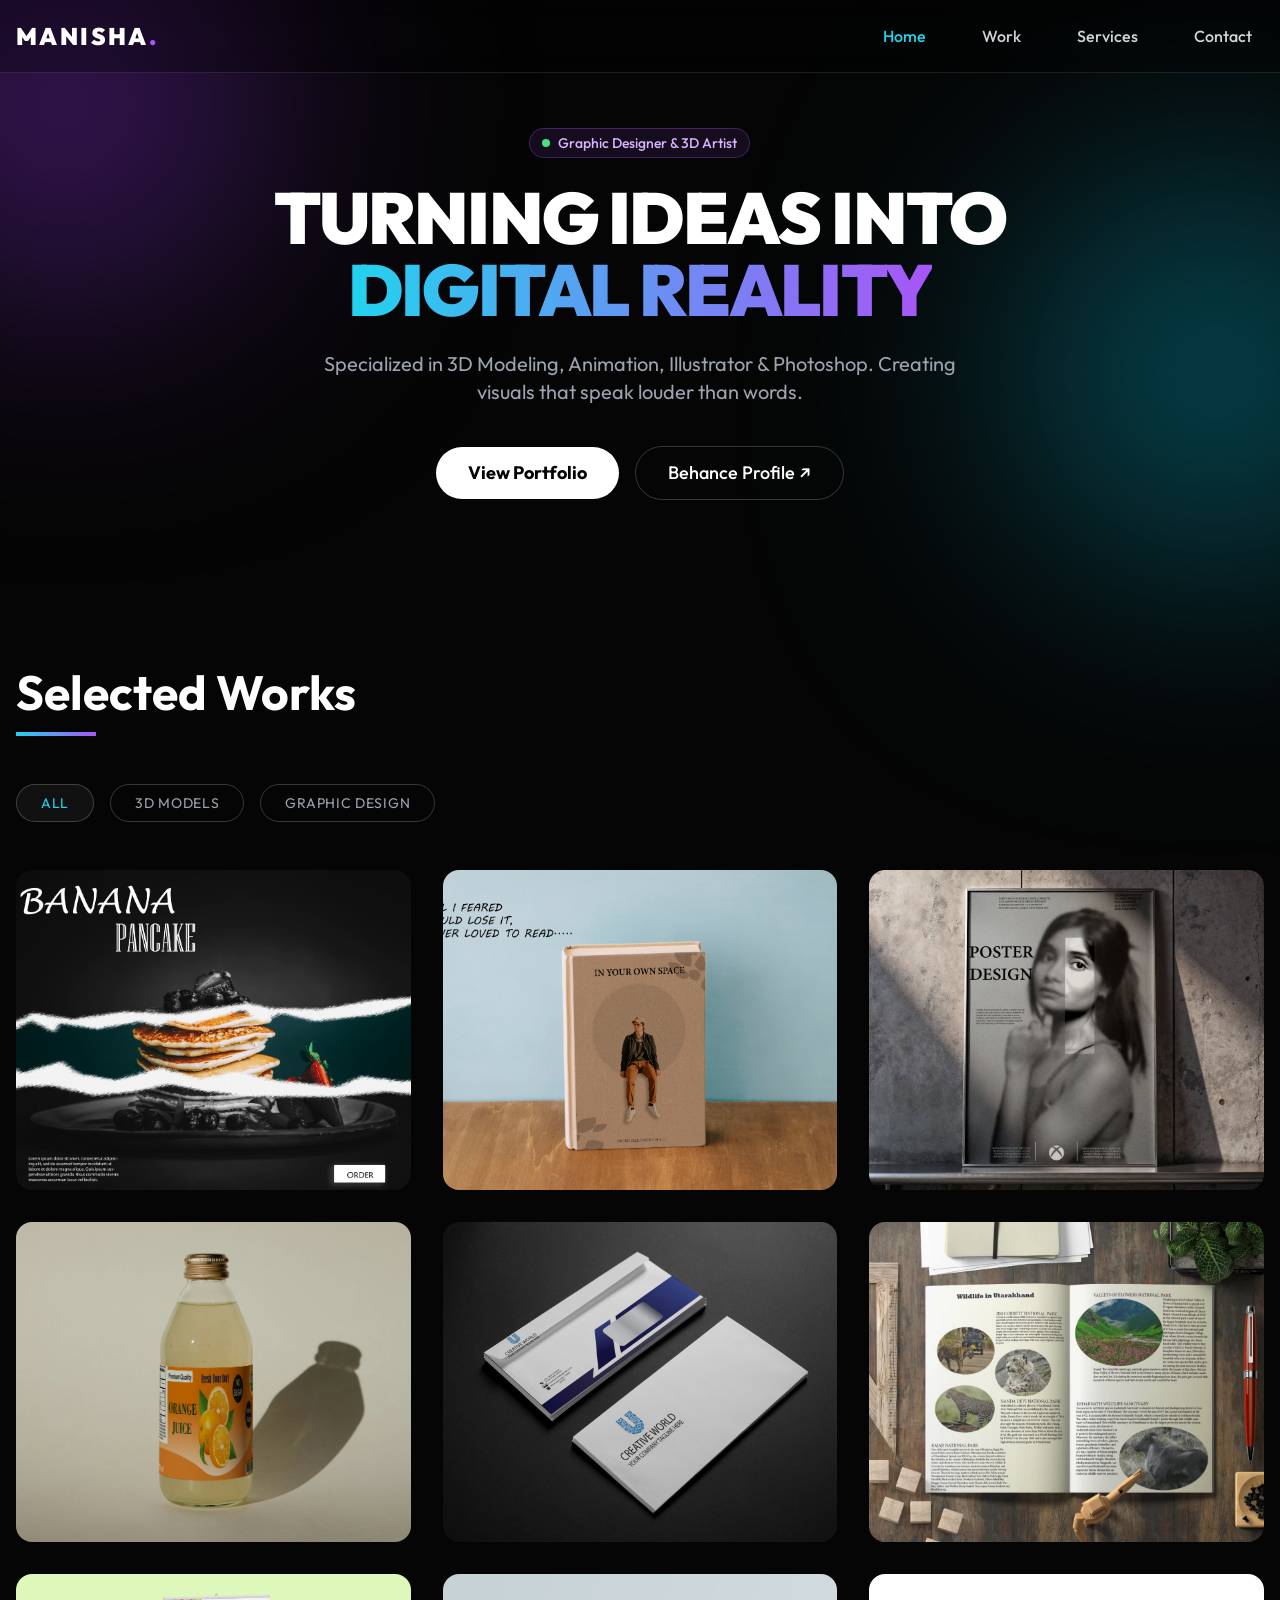
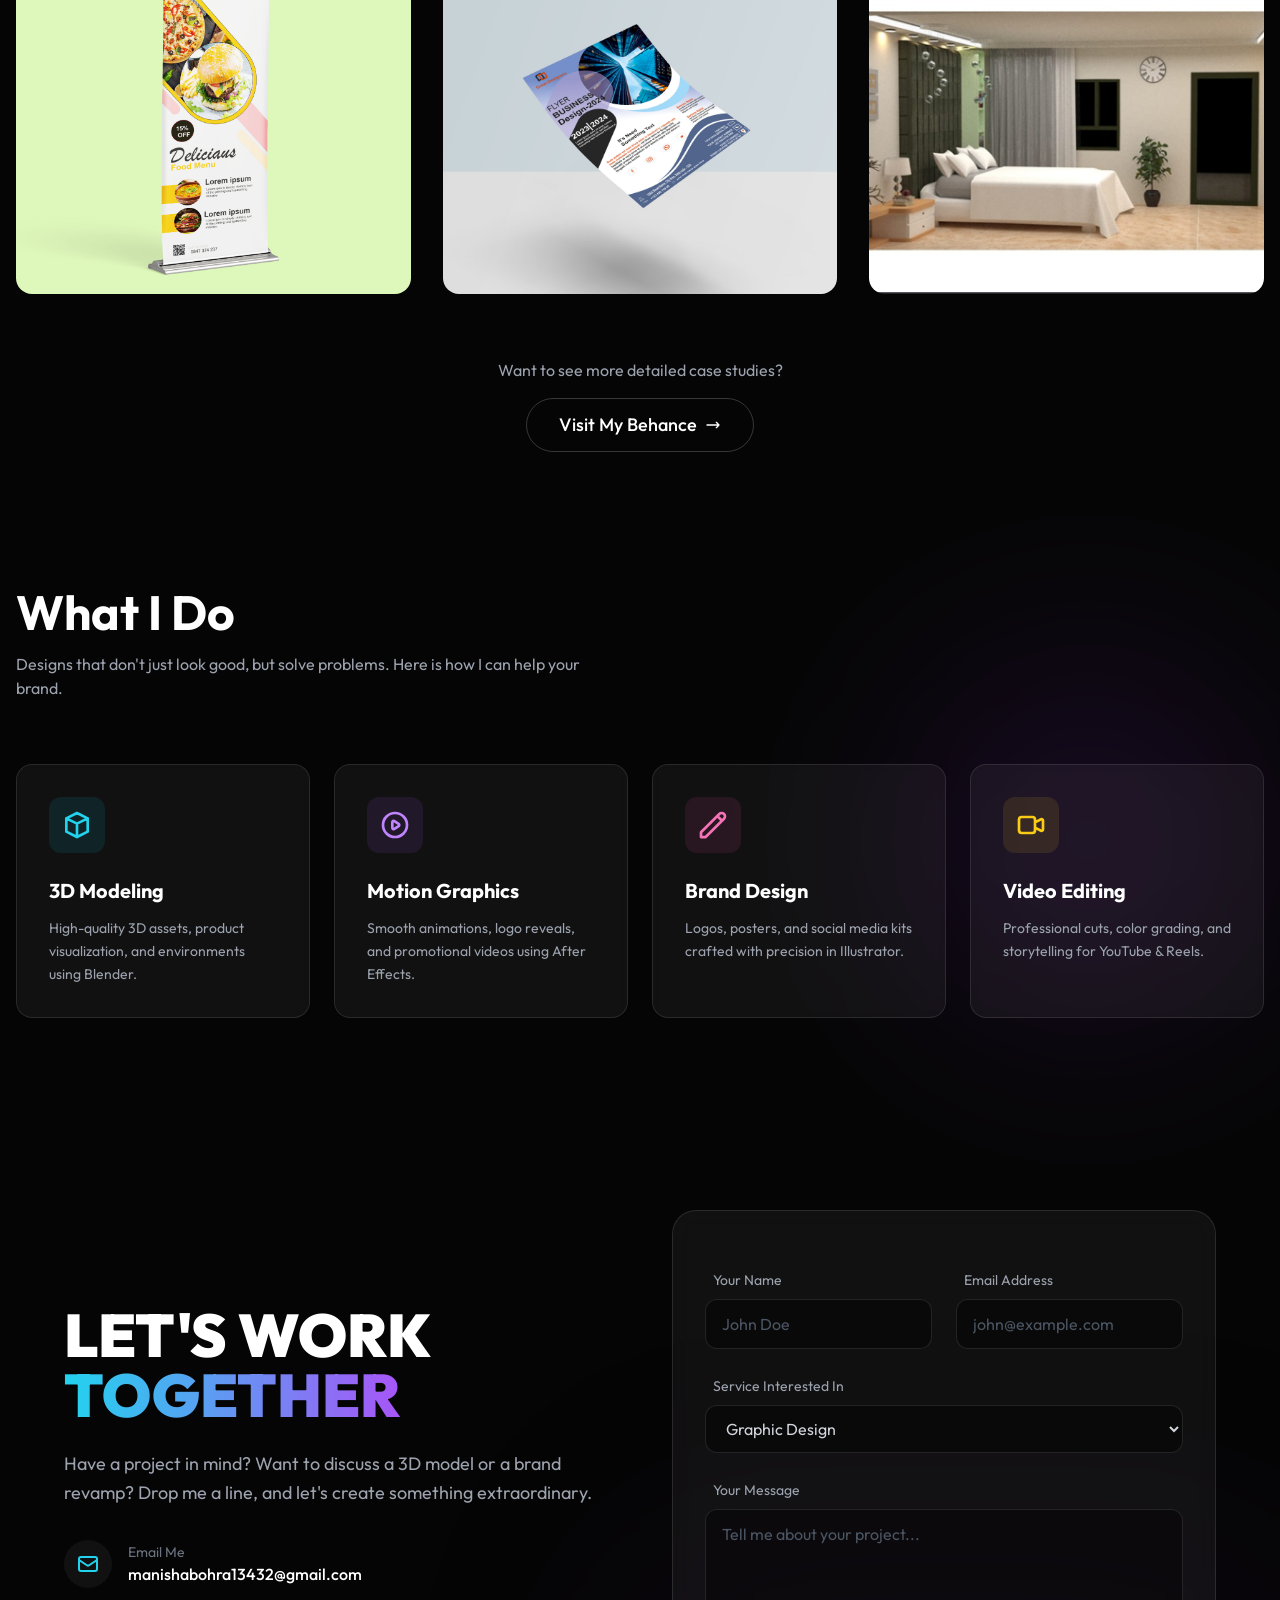
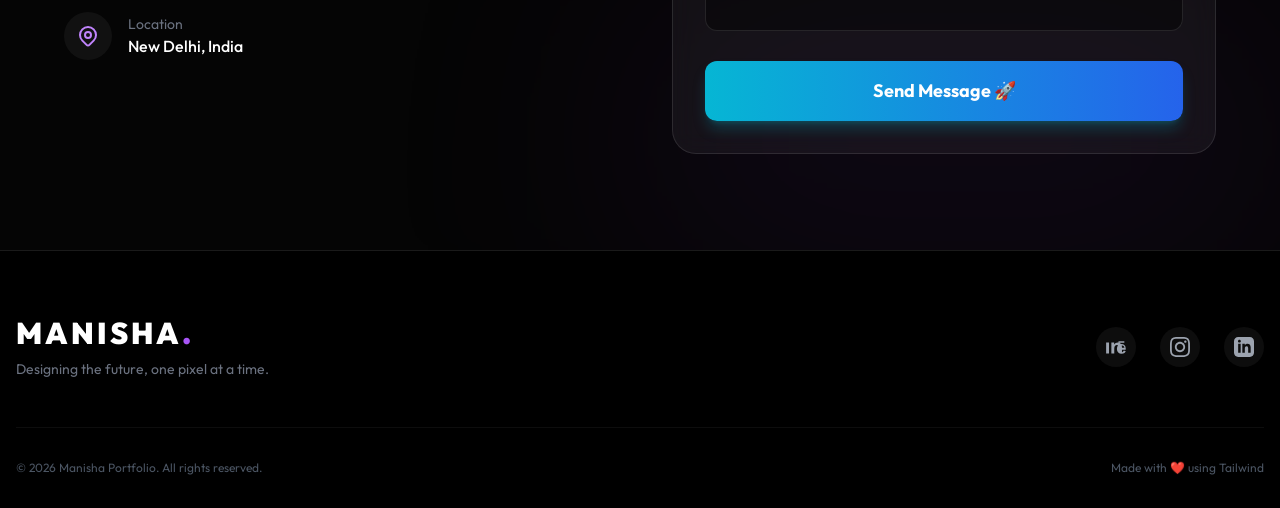
==== commit 29096f3a: "Update index.html" ====
--- a/index.html
+++ b/index.html
@@ -151,19 +151,27 @@
                 </div>
             </div>
 
+            <div class="portfolio-item group relative overflow-hidden rounded-2xl cursor-pointer" data-category="gd">
+                <img src="./src/images/p7.jpg" alt="Project 4" class="w-full h-80 object-cover transition-transform duration-500 group-hover:scale-110">
+                <div class="absolute inset-0 bg-gradient-to-t from-black via-black/80 to-transparent opacity-0 group-hover:opacity-100 transition-opacity duration-300 flex flex-col justify-end p-6">
+                    <h3 class="text-2xl font-bold text-white mb-1">Brand Guidelines</h3>
+                    <p class="text-cyan-400 text-sm mb-4">Illustrator • Typography & Colors</p>
+                </div>
+            </div>
+
+            <div class="portfolio-item group relative overflow-hidden rounded-2xl cursor-pointer" data-category="gd">
+                <img src="./src/images/p9.jpg" alt="Project 4" class="w-full h-80 object-cover transition-transform duration-500 group-hover:scale-110">
+                <div class="absolute inset-0 bg-gradient-to-t from-black via-black/80 to-transparent opacity-0 group-hover:opacity-100 transition-opacity duration-300 flex flex-col justify-end p-6">
+                    <h3 class="text-2xl font-bold text-white mb-1">Creative Agency Brochure</h3>
+                    <p class="text-cyan-400 text-sm mb-4">Illustrator • Print Design</p>
+                </div>
+            </div>
+
             <div class="portfolio-item group relative overflow-hidden rounded-2xl cursor-pointer" data-category="3d">
-                <img src="./src/images/p7.jpg" alt="Project 4" class="w-full h-80 object-cover transition-transform duration-500 group-hover:scale-110">
-                <div class="absolute inset-0 bg-gradient-to-t from-black via-black/80 to-transparent opacity-0 group-hover:opacity-100 transition-opacity duration-300 flex flex-col justify-end p-6">
-                    <h3 class="text-2xl font-bold text-white mb-1">Brand Guidelines</h3>
-                    <p class="text-cyan-400 text-sm mb-4">3Dmax • 3D Rendering</p>
-                </div>
-            </div>
-
-            <div class="portfolio-item group relative overflow-hidden rounded-2xl cursor-pointer" data-category="gd">
                 <img src="./src/images/p8.jpeg" alt="Project 6" class="w-full h-80 object-cover transition-transform duration-500 group-hover:scale-110">
                 <div class="absolute inset-0 bg-gradient-to-t from-black via-black/80 to-transparent opacity-0 group-hover:opacity-100 transition-opacity duration-300 flex flex-col justify-end p-6">
                     <h3 class="text-2xl font-bold text-white mb-1">Interior Designing</h3>
-                    <p class="text-yellow-400 text-sm mb-4">Illustrator • Typography & Colors</p>
+                    <p class="text-yellow-400 text-sm mb-4">3Dmax • 3D Rendering</p>
                 </div>
             </div>
 
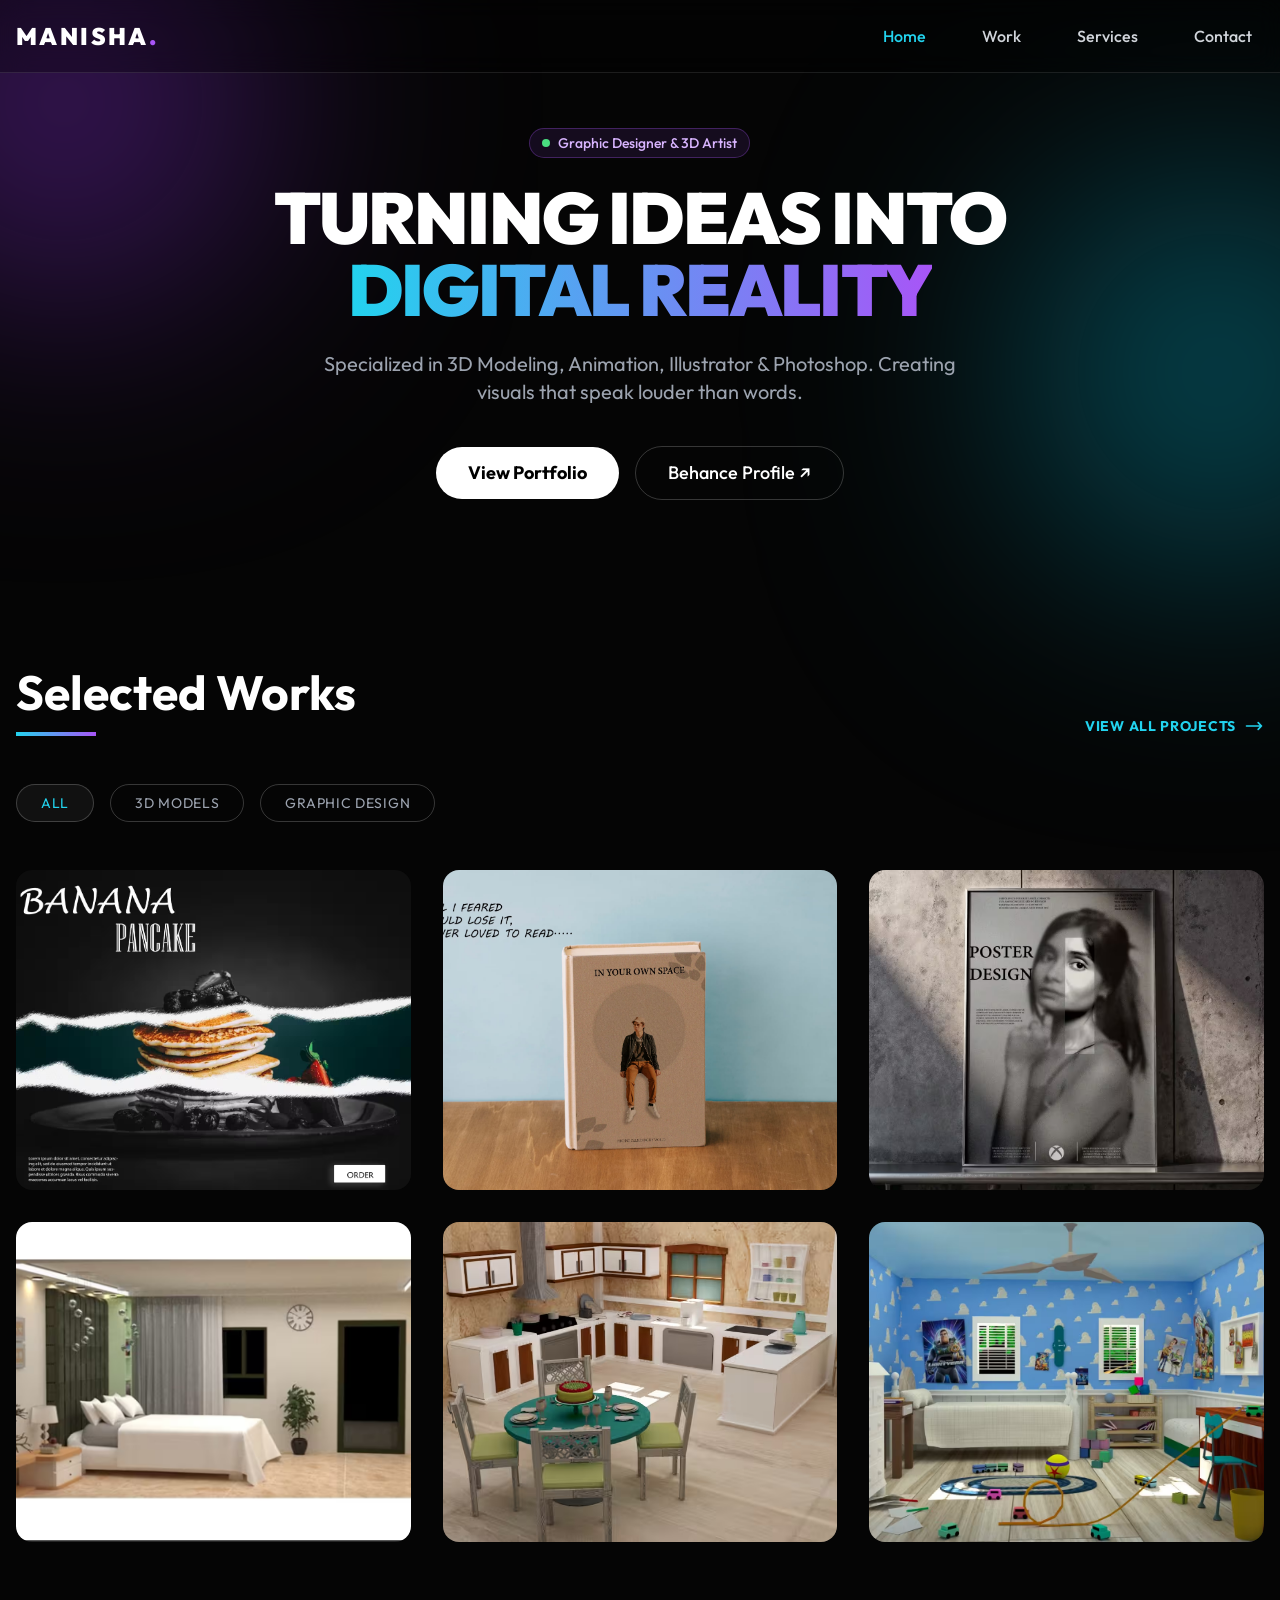
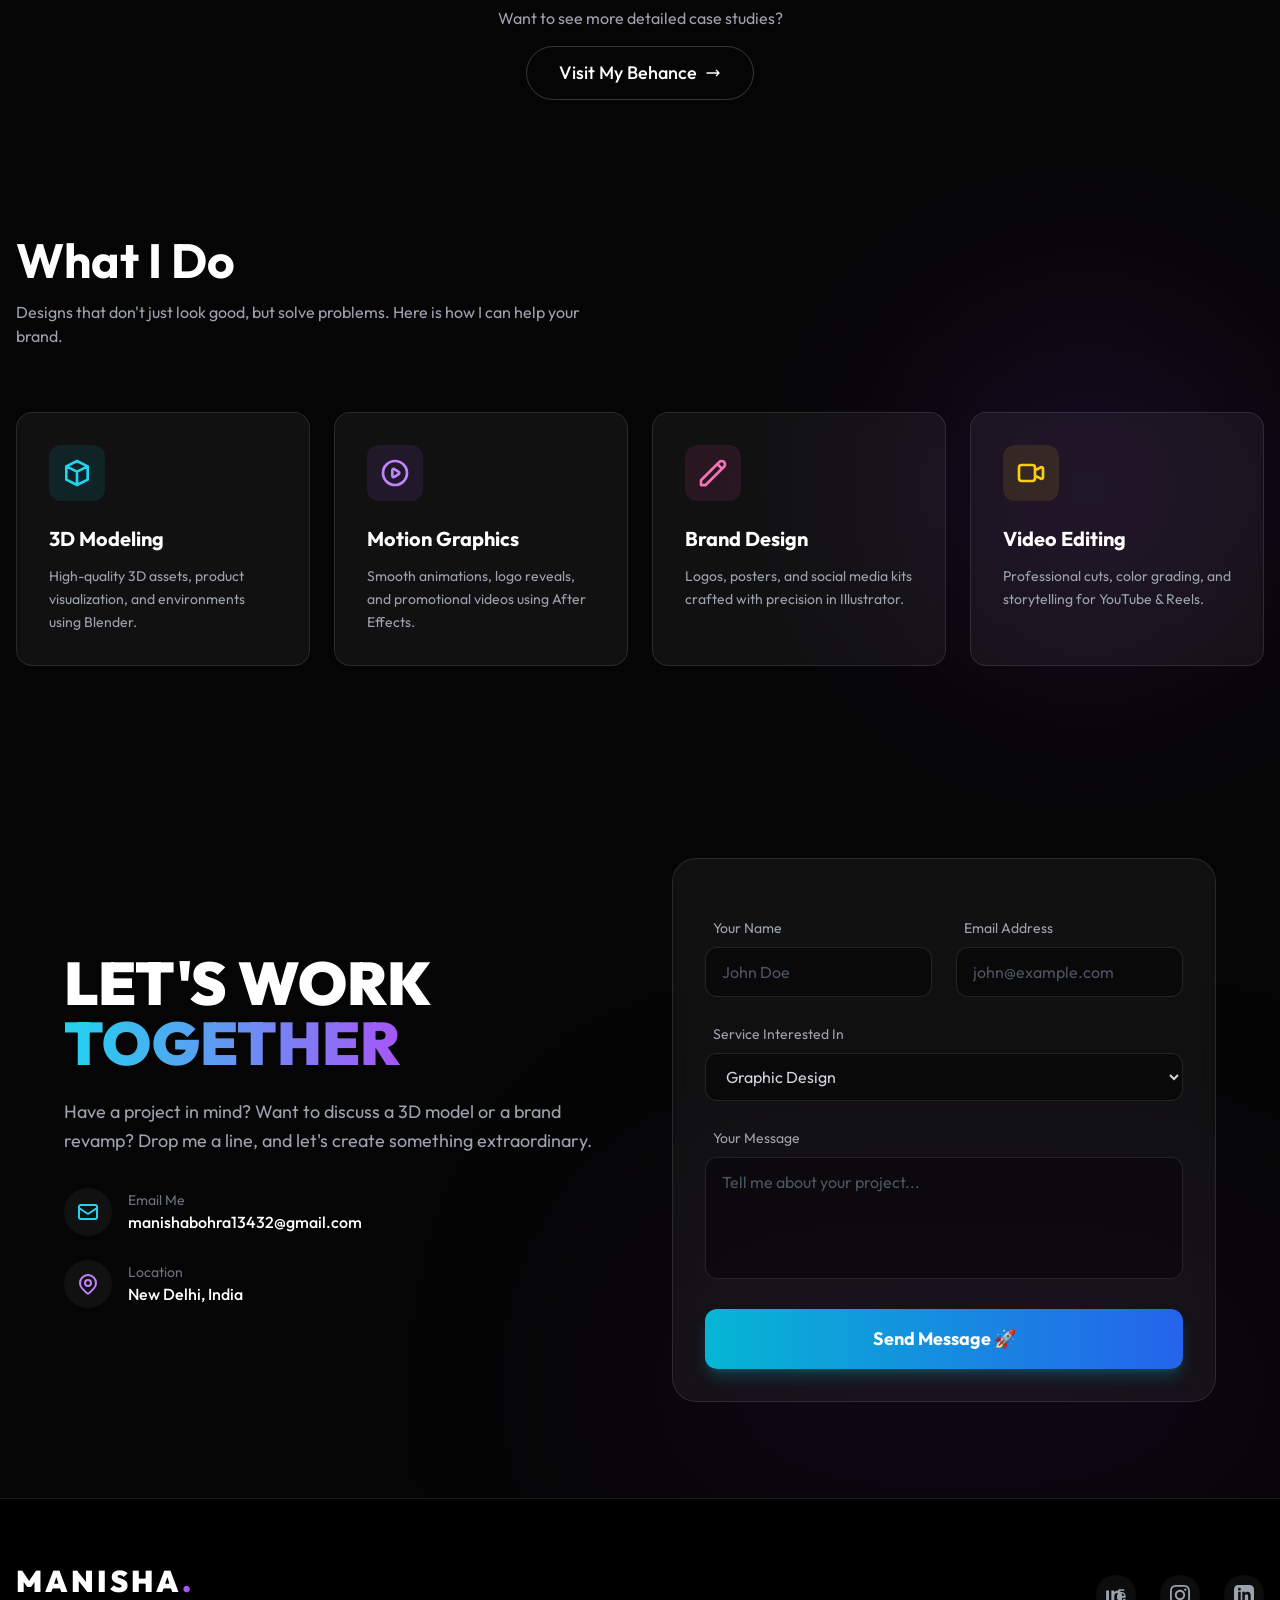
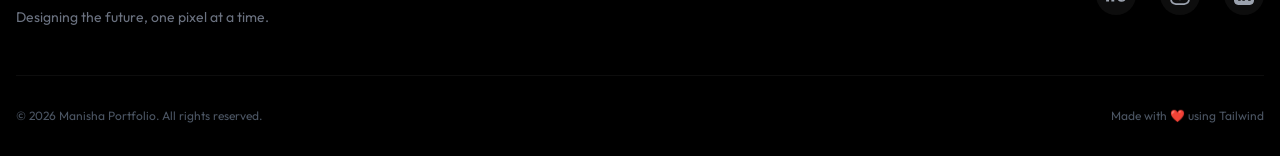
==== commit 8bef36b7: "Add files via upload" ====
--- a/index.html
+++ b/index.html
@@ -90,9 +90,17 @@
 
     <section id="work" class="py-10 px-4 max-w-7xl mx-auto">
 
-        <div class="mb-12">
-            <h2 class="text-4xl md:text-5xl font-bold mb-4">Selected Works</h2>
-            <div class="h-1 w-20 bg-gradient-to-r from-cyan-400 to-purple-500"></div>
+        <div class="mb-12 flex flex-col md:flex-row justify-between items-end gap-6">
+            <div>
+                <h2 class="text-4xl md:text-5xl font-bold mb-4">Selected Works</h2>
+                <div class="h-1 w-20 bg-gradient-to-r from-cyan-400 to-purple-500"></div>
+            </div>
+            <a href="projects.html" class="hidden md:inline-flex items-center gap-2 text-cyan-400 hover:text-cyan-300 font-bold tracking-wider uppercase text-sm group">
+                View All Projects
+                <svg class="w-5 h-5 transform group-hover:translate-x-1 transition-transform" fill="none" stroke="currentColor" viewBox="0 0 24 24">
+                    <path stroke-linecap="round" stroke-linejoin="round" stroke-width="2" d="M17 8l4 4m0 0l-4 4m4-4H3"></path>
+                </svg>
+            </a>
         </div>
 
         <div class="flex flex-wrap gap-4 mb-12" id="portfolio-filters">
@@ -104,7 +112,7 @@
         <div class="grid grid-cols-1 md:grid-cols-2 lg:grid-cols-3 gap-8 mb-16">
 
             <div class="portfolio-item group relative overflow-hidden rounded-2xl cursor-pointer" data-category="gd">
-                <img src="./src/images/p1.jpeg" alt="Project 3" class="w-full h-80 object-cover transition-transform duration-500 group-hover:scale-110">
+                <img src="./src/images/p1.avif" alt="Brand Identity" class="w-full h-80 object-cover transition-transform duration-500 group-hover:scale-110">
                 <div class="absolute inset-0 bg-gradient-to-t from-black via-black/80 to-transparent opacity-0 group-hover:opacity-100 transition-opacity duration-300 flex flex-col justify-end p-6">
                     <h3 class="text-2xl font-bold text-white mb-1">Brand Identity</h3>
                     <p class="text-yellow-400 text-sm mb-4">Illustrator • Branding</p>
@@ -112,7 +120,7 @@
             </div>
 
             <div class="portfolio-item group relative overflow-hidden rounded-2xl cursor-pointer" data-category="gd">
-                <img src="./src/images/p2.jpg" alt="Project 3" class="w-full h-80 object-cover transition-transform duration-500 group-hover:scale-110">
+                <img src="./src/images/p2.avif" alt="Brand Identity" class="w-full h-80 object-cover transition-transform duration-500 group-hover:scale-110">
                 <div class="absolute inset-0 bg-gradient-to-t from-black via-black/80 to-transparent opacity-0 group-hover:opacity-100 transition-opacity duration-300 flex flex-col justify-end p-6">
                     <h3 class="text-2xl font-bold text-white mb-1">Brand Identity</h3>
                     <p class="text-yellow-400 text-sm mb-4">Illustrator • Branding</p>
@@ -120,66 +128,43 @@
             </div>
 
             <div class="portfolio-item group relative overflow-hidden rounded-2xl cursor-pointer" data-category="gd">
-                <img src="./src/images/p3.jpeg" alt="Project 3" class="w-full h-80 object-cover transition-transform duration-500 group-hover:scale-110">
+                <img src="./src/images/p3.avif" alt="Poster Design" class="w-full h-80 object-cover transition-transform duration-500 group-hover:scale-110">
                 <div class="absolute inset-0 bg-gradient-to-t from-black via-black/80 to-transparent opacity-0 group-hover:opacity-100 transition-opacity duration-300 flex flex-col justify-end p-6">
                     <h3 class="text-2xl font-bold text-white mb-1">Poster Design</h3>
                     <p class="text-yellow-400 text-sm mb-4">Photoshop • Branding</p>
                 </div>
             </div>
 
-            <div class="portfolio-item group relative overflow-hidden rounded-2xl cursor-pointer" data-category="gd">
-                <img src="./src/images/p4.jpg" alt="Project 3" class="w-full h-80 object-cover transition-transform duration-500 group-hover:scale-110">
-                <div class="absolute inset-0 bg-gradient-to-t from-black via-black/80 to-transparent opacity-0 group-hover:opacity-100 transition-opacity duration-300 flex flex-col justify-end p-6">
-                    <h3 class="text-2xl font-bold text-white mb-1">Orange juice Branding</h3>
-                    <p class="text-yellow-400 text-sm mb-4">Photoshop • Branding</p>
-                </div>
-            </div>
-
-            <div class="portfolio-item group relative overflow-hidden rounded-2xl cursor-pointer" data-category="gd">
-                <img src="./src/images/p5.jpg" alt="Project 1" class="w-full h-80 object-cover transition-transform duration-500 group-hover:scale-110">
-                <div class="absolute inset-0 bg-gradient-to-t from-black via-black/80 to-transparent opacity-0 group-hover:opacity-100 transition-opacity duration-300 flex flex-col justify-end p-6">
-                    <h3 class="text-2xl font-bold text-white mb-1">Elegant Stationery</h3>
-                    <p class="text-cyan-400 text-sm mb-4">Illustrator • Print Design</p>
-                </div>
-            </div>
-
-            <div class="portfolio-item group relative overflow-hidden rounded-2xl cursor-pointer" data-category="gd">
-                <img src="./src/images/p6.jpeg" alt="Project 3" class="w-full h-80 object-cover transition-transform duration-500 group-hover:scale-110">
-                <div class="absolute inset-0 bg-gradient-to-t from-black via-black/80 to-transparent opacity-0 group-hover:opacity-100 transition-opacity duration-300 flex flex-col justify-end p-6">
-                    <h3 class="text-2xl font-bold text-white mb-1">Magazine Design</h3>
-                    <p class="text-yellow-400 text-sm mb-4">Adobe Indesign • Branding</p>
-                </div>
-            </div>
-
-            <div class="portfolio-item group relative overflow-hidden rounded-2xl cursor-pointer" data-category="gd">
-                <img src="./src/images/p7.jpg" alt="Project 4" class="w-full h-80 object-cover transition-transform duration-500 group-hover:scale-110">
-                <div class="absolute inset-0 bg-gradient-to-t from-black via-black/80 to-transparent opacity-0 group-hover:opacity-100 transition-opacity duration-300 flex flex-col justify-end p-6">
-                    <h3 class="text-2xl font-bold text-white mb-1">Brand Guidelines</h3>
-                    <p class="text-cyan-400 text-sm mb-4">Illustrator • Typography & Colors</p>
-                </div>
-            </div>
-
-            <div class="portfolio-item group relative overflow-hidden rounded-2xl cursor-pointer" data-category="gd">
-                <img src="./src/images/p9.jpg" alt="Project 4" class="w-full h-80 object-cover transition-transform duration-500 group-hover:scale-110">
-                <div class="absolute inset-0 bg-gradient-to-t from-black via-black/80 to-transparent opacity-0 group-hover:opacity-100 transition-opacity duration-300 flex flex-col justify-end p-6">
-                    <h3 class="text-2xl font-bold text-white mb-1">Creative Agency Brochure</h3>
-                    <p class="text-cyan-400 text-sm mb-4">Illustrator • Print Design</p>
-                </div>
-            </div>
-
             <div class="portfolio-item group relative overflow-hidden rounded-2xl cursor-pointer" data-category="3d">
-                <img src="./src/images/p8.jpeg" alt="Project 6" class="w-full h-80 object-cover transition-transform duration-500 group-hover:scale-110">
+                <img src="./src/images/p8.avif" alt="Interior Designing" class="w-full h-80 object-cover transition-transform duration-500 group-hover:scale-110">
                 <div class="absolute inset-0 bg-gradient-to-t from-black via-black/80 to-transparent opacity-0 group-hover:opacity-100 transition-opacity duration-300 flex flex-col justify-end p-6">
                     <h3 class="text-2xl font-bold text-white mb-1">Interior Designing</h3>
                     <p class="text-yellow-400 text-sm mb-4">3Dmax • 3D Rendering</p>
                 </div>
             </div>
 
-        </div>
+            <div class="portfolio-item group relative overflow-hidden rounded-2xl cursor-pointer" data-category="3d">
+                <img src="./src/images/p10.avif" alt="3D Model" class="w-full h-80 object-cover transition-transform duration-500 group-hover:scale-110">
+                <div class="absolute inset-0 bg-gradient-to-t from-black via-black/80 to-transparent opacity-0 group-hover:opacity-100 transition-opacity duration-300 flex flex-col justify-end p-6">
+                    <h3 class="text-2xl font-bold text-white mb-1">3D Environment</h3>
+                    <p class="text-yellow-400 text-sm mb-4">Blender • Modeling</p>
+                </div>
+            </div>
+
+            <div class="portfolio-item group relative overflow-hidden rounded-2xl cursor-pointer" data-category="3d">
+                <img src="./src/images/p11.avif" alt="3D Model" class="w-full h-80 object-cover transition-transform duration-500 group-hover:scale-110">
+                <div class="absolute inset-0 bg-gradient-to-t from-black via-black/80 to-transparent opacity-0 group-hover:opacity-100 transition-opacity duration-300 flex flex-col justify-end p-6">
+                    <h3 class="text-2xl font-bold text-white mb-1">Product Rendering</h3>
+                    <p class="text-yellow-400 text-sm mb-4">Maya • 3D Rendering</p>
+                </div>
+            </div>
+
+        </div>
+
 
         <div class="text-center">
             <p class="text-gray-400 mb-4">Want to see more detailed case studies?</p>
-            <a href="https://www.behance.net/manishabohra06" class="inline-flex items-center gap-2 px-8 py-3 rounded-full border border-white/20 hover:border-cyan-400 hover:text-cyan-400 hover:bg-cyan-400/10 transition-all font-medium text-lg group">
+            <a href="https://www.behance.net/manishabohra06" target="_blank" class="inline-flex items-center gap-2 px-8 py-3 rounded-full border border-white/20 hover:border-cyan-400 hover:text-cyan-400 hover:bg-cyan-400/10 transition-all font-medium text-lg group">
                 Visit My Behance
                 <svg class="w-4 h-4 transform group-hover:translate-x-1 transition-transform" fill="none" stroke="currentColor" viewBox="0 0 24 24">
                     <path stroke-linecap="round" stroke-linejoin="round" stroke-width="2" d="M17 8l4 4m0 0l-4 4m4-4H3"></path>
@@ -245,6 +230,7 @@
             </div>
         </div>
     </section>
+
     <section id="contact" class="py-24 px-4 relative overflow-hidden">
 
         <div class="absolute right-0 bottom-0 w-1/2 h-1/2 bg-gradient-to-t from-purple-900/20 to-transparent blur-[120px] -z-10"></div>
@@ -331,6 +317,7 @@
             </div>
         </div>
     </section>
+
     <footer class="border-t border-white/10 bg-black pt-16 pb-8">
         <div class="max-w-7xl mx-auto px-4">
             <div class="flex flex-col md:flex-row justify-between items-center mb-12">
@@ -408,6 +395,7 @@
                 });
             });
         });
+
         form.addEventListener('submit', function(e) {
             e.preventDefault(); // Page reload rokega
 
@@ -457,4 +445,4 @@
 
 </body>
 
-</html>
+</html>
--- a/src/output.css
+++ b/src/output.css
@@ -1 +1,1850 @@
-*,:after,:before{--tw-border-spacing-x:0;--tw-border-spacing-y:0;--tw-translate-x:0;--tw-translate-y:0;--tw-rotate:0;--tw-skew-x:0;--tw-skew-y:0;--tw-scale-x:1;--tw-scale-y:1;--tw-pan-x: ;--tw-pan-y: ;--tw-pinch-zoom: ;--tw-scroll-snap-strictness:proximity;--tw-gradient-from-position: ;--tw-gradient-via-position: ;--tw-gradient-to-position: ;--tw-ordinal: ;--tw-slashed-zero: ;--tw-numeric-figure: ;--tw-numeric-spacing: ;--tw-numeric-fraction: ;--tw-ring-inset: ;--tw-ring-offset-width:0px;--tw-ring-offset-color:#fff;--tw-ring-color:rgba(59,130,246,.5);--tw-ring-offset-shadow:0 0 #0000;--tw-ring-shadow:0 0 #0000;--tw-shadow:0 0 #0000;--tw-shadow-colored:0 0 #0000;--tw-blur: ;--tw-brightness: ;--tw-contrast: ;--tw-grayscale: ;--tw-hue-rotate: ;--tw-invert: ;--tw-saturate: ;--tw-sepia: ;--tw-drop-shadow: ;--tw-backdrop-blur: ;--tw-backdrop-brightness: ;--tw-backdrop-contrast: ;--tw-backdrop-grayscale: ;--tw-backdrop-hue-rotate: ;--tw-backdrop-invert: ;--tw-backdrop-opacity: ;--tw-backdrop-saturate: ;--tw-backdrop-sepia: ;--tw-contain-size: ;--tw-contain-layout: ;--tw-contain-paint: ;--tw-contain-style: }::backdrop{--tw-border-spacing-x:0;--tw-border-spacing-y:0;--tw-translate-x:0;--tw-translate-y:0;--tw-rotate:0;--tw-skew-x:0;--tw-skew-y:0;--tw-scale-x:1;--tw-scale-y:1;--tw-pan-x: ;--tw-pan-y: ;--tw-pinch-zoom: ;--tw-scroll-snap-strictness:proximity;--tw-gradient-from-position: ;--tw-gradient-via-position: ;--tw-gradient-to-position: ;--tw-ordinal: ;--tw-slashed-zero: ;--tw-numeric-figure: ;--tw-numeric-spacing: ;--tw-numeric-fraction: ;--tw-ring-inset: ;--tw-ring-offset-width:0px;--tw-ring-offset-color:#fff;--tw-ring-color:rgba(59,130,246,.5);--tw-ring-offset-shadow:0 0 #0000;--tw-ring-shadow:0 0 #0000;--tw-shadow:0 0 #0000;--tw-shadow-colored:0 0 #0000;--tw-blur: ;--tw-brightness: ;--tw-contrast: ;--tw-grayscale: ;--tw-hue-rotate: ;--tw-invert: ;--tw-saturate: ;--tw-sepia: ;--tw-drop-shadow: ;--tw-backdrop-blur: ;--tw-backdrop-brightness: ;--tw-backdrop-contrast: ;--tw-backdrop-grayscale: ;--tw-backdrop-hue-rotate: ;--tw-backdrop-invert: ;--tw-backdrop-opacity: ;--tw-backdrop-saturate: ;--tw-backdrop-sepia: ;--tw-contain-size: ;--tw-contain-layout: ;--tw-contain-paint: ;--tw-contain-style: }/*! tailwindcss v3.4.17 | MIT License | https://tailwindcss.com*/*,:after,:before{box-sizing:border-box;border:0 solid #e5e7eb}:after,:before{--tw-content:""}:host,html{line-height:1.5;-webkit-text-size-adjust:100%;-moz-tab-size:4;-o-tab-size:4;tab-size:4;font-family:ui-sans-serif,system-ui,sans-serif,Apple Color Emoji,Segoe UI Emoji,Segoe UI Symbol,Noto Color Emoji;font-feature-settings:normal;font-variation-settings:normal;-webkit-tap-highlight-color:transparent}body{margin:0;line-height:inherit}hr{height:0;color:inherit;border-top-width:1px}abbr:where([title]){-webkit-text-decoration:underline dotted;text-decoration:underline dotted}h1,h2,h3,h4,h5,h6{font-size:inherit;font-weight:inherit}a{color:inherit;text-decoration:inherit}b,strong{font-weight:bolder}code,kbd,pre,samp{font-family:ui-monospace,SFMono-Regular,Menlo,Monaco,Consolas,Liberation Mono,Courier New,monospace;font-feature-settings:normal;font-variation-settings:normal;font-size:1em}small{font-size:80%}sub,sup{font-size:75%;line-height:0;position:relative;vertical-align:baseline}sub{bottom:-.25em}sup{top:-.5em}table{text-indent:0;border-color:inherit;border-collapse:collapse}button,input,optgroup,select,textarea{font-family:inherit;font-feature-settings:inherit;font-variation-settings:inherit;font-size:100%;font-weight:inherit;line-height:inherit;letter-spacing:inherit;color:inherit;margin:0;padding:0}button,select{text-transform:none}button,input:where([type=button]),input:where([type=reset]),input:where([type=submit]){-webkit-appearance:button;background-color:transparent;background-image:none}:-moz-focusring{outline:auto}:-moz-ui-invalid{box-shadow:none}progress{vertical-align:baseline}::-webkit-inner-spin-button,::-webkit-outer-spin-button{height:auto}[type=search]{-webkit-appearance:textfield;outline-offset:-2px}::-webkit-search-decoration{-webkit-appearance:none}::-webkit-file-upload-button{-webkit-appearance:button;font:inherit}summary{display:list-item}blockquote,dd,dl,figure,h1,h2,h3,h4,h5,h6,hr,p,pre{margin:0}fieldset{margin:0}fieldset,legend{padding:0}menu,ol,ul{list-style:none;margin:0;padding:0}dialog{padding:0}textarea{resize:vertical}input::-moz-placeholder,textarea::-moz-placeholder{opacity:1;color:#9ca3af}input::placeholder,textarea::placeholder{opacity:1;color:#9ca3af}[role=button],button{cursor:pointer}:disabled{cursor:default}audio,canvas,embed,iframe,img,object,svg,video{display:block;vertical-align:middle}img,video{max-width:100%;height:auto}[hidden]:where(:not([hidden=until-found])){display:none}.pointer-events-none{pointer-events:none}.fixed{position:fixed}.absolute{position:absolute}.relative{position:relative}.inset-0{inset:0}.bottom-0{bottom:0}.bottom-5{bottom:1.25rem}.left-0{left:0}.left-\[-10\%\]{left:-10%}.right-0{right:0}.right-5{right:1.25rem}.right-\[-10\%\]{right:-10%}.start-0{inset-inline-start:0}.top-0{top:0}.top-1\/4{top:25%}.top-\[-10\%\]{top:-10%}.top-\[20\%\]{top:20%}.-z-10{z-index:-10}.z-10{z-index:10}.z-50{z-index:50}.mx-auto{margin-left:auto;margin-right:auto}.mb-1{margin-bottom:.25rem}.mb-10{margin-bottom:2.5rem}.mb-12{margin-bottom:3rem}.mb-16{margin-bottom:4rem}.mb-3{margin-bottom:.75rem}.mb-4{margin-bottom:1rem}.mb-6{margin-bottom:1.5rem}.mb-8{margin-bottom:2rem}.ml-2{margin-left:.5rem}.mr-2{margin-right:.5rem}.mt-2{margin-top:.5rem}.mt-4{margin-top:1rem}.block{display:block}.flex{display:flex}.inline-flex{display:inline-flex}.grid{display:grid}.hidden{display:none}.h-1{height:.25rem}.h-1\/2{height:50%}.h-10{height:2.5rem}.h-12{height:3rem}.h-14{height:3.5rem}.h-2{height:.5rem}.h-4{height:1rem}.h-5{height:1.25rem}.h-6{height:1.5rem}.h-8{height:2rem}.h-80{height:20rem}.h-96{height:24rem}.h-auto{height:auto}.h-full{height:100%}.w-1\/2{width:50%}.w-10{width:2.5rem}.w-12{width:3rem}.w-14{width:3.5rem}.w-2{width:.5rem}.w-20{width:5rem}.w-4{width:1rem}.w-5{width:1.25rem}.w-6{width:1.5rem}.w-8{width:2rem}.w-96{width:24rem}.w-full{width:100%}.max-w-2xl{max-width:42rem}.max-w-4xl{max-width:56rem}.max-w-6xl{max-width:72rem}.max-w-7xl{max-width:80rem}.max-w-screen-xl{max-width:1280px}.max-w-xl{max-width:36rem}.translate-y-24{--tw-translate-y:6rem}.transform,.translate-y-24{transform:translate(var(--tw-translate-x),var(--tw-translate-y)) rotate(var(--tw-rotate)) skewX(var(--tw-skew-x)) skewY(var(--tw-skew-y)) scaleX(var(--tw-scale-x)) scaleY(var(--tw-scale-y))}@keyframes pulse{50%{opacity:.5}}.animate-pulse{animation:pulse 2s cubic-bezier(.4,0,.6,1) infinite}@keyframes spin{to{transform:rotate(1turn)}}.animate-spin{animation:spin 1s linear infinite}.cursor-pointer{cursor:pointer}.resize-none{resize:none}.scroll-pt-24{scroll-padding-top:6rem}.grid-cols-1{grid-template-columns:repeat(1,minmax(0,1fr))}.flex-col{flex-direction:column}.flex-wrap{flex-wrap:wrap}.items-center{align-items:center}.justify-end{justify-content:flex-end}.justify-center{justify-content:center}.justify-between{justify-content:space-between}.gap-16{gap:4rem}.gap-2{gap:.5rem}.gap-3{gap:.75rem}.gap-4{gap:1rem}.gap-6{gap:1.5rem}.gap-8{gap:2rem}.space-x-3>:not([hidden])~:not([hidden]){--tw-space-x-reverse:0;margin-right:calc(.75rem*var(--tw-space-x-reverse));margin-left:calc(.75rem*(1 - var(--tw-space-x-reverse)))}.space-y-2>:not([hidden])~:not([hidden]){--tw-space-y-reverse:0;margin-top:calc(.5rem*(1 - var(--tw-space-y-reverse)));margin-bottom:calc(.5rem*var(--tw-space-y-reverse))}.space-y-6>:not([hidden])~:not([hidden]){--tw-space-y-reverse:0;margin-top:calc(1.5rem*(1 - var(--tw-space-y-reverse)));margin-bottom:calc(1.5rem*var(--tw-space-y-reverse))}.self-center{align-self:center}.overflow-hidden{overflow:hidden}.overflow-x-hidden{overflow-x:hidden}.scroll-smooth{scroll-behavior:smooth}.whitespace-nowrap{white-space:nowrap}.rounded-2xl{border-radius:1rem}.rounded-3xl{border-radius:1.5rem}.rounded-full{border-radius:9999px}.rounded-lg{border-radius:.5rem}.rounded-xl{border-radius:.75rem}.border{border-width:1px}.border-2{border-width:2px}.border-b{border-bottom-width:1px}.border-t{border-top-width:1px}.border-purple-500\/30{border-color:rgba(168,85,247,.3)}.border-white{--tw-border-opacity:1;border-color:rgb(255 255 255/var(--tw-border-opacity,1))}.border-white\/10{border-color:hsla(0,0%,100%,.1)}.border-white\/20{border-color:hsla(0,0%,100%,.2)}.border-white\/5{border-color:hsla(0,0%,100%,.05)}.border-t-transparent{border-top-color:transparent}.bg-\[\#050505\]{--tw-bg-opacity:1;background-color:rgb(5 5 5/var(--tw-bg-opacity,1))}.bg-black{--tw-bg-opacity:1;background-color:rgb(0 0 0/var(--tw-bg-opacity,1))}.bg-black\/30{background-color:rgba(0,0,0,.3)}.bg-black\/40{background-color:rgba(0,0,0,.4)}.bg-cyan-500{--tw-bg-opacity:1;background-color:rgb(6 182 212/var(--tw-bg-opacity,1))}.bg-cyan-500\/10{background-color:rgba(6,182,212,.1)}.bg-green-400{--tw-bg-opacity:1;background-color:rgb(74 222 128/var(--tw-bg-opacity,1))}.bg-pink-500\/10{background-color:rgba(236,72,153,.1)}.bg-purple-500\/10{background-color:rgba(168,85,247,.1)}.bg-purple-600{--tw-bg-opacity:1;background-color:rgb(147 51 234/var(--tw-bg-opacity,1))}.bg-purple-900\/20{background-color:rgba(88,28,135,.2)}.bg-white{--tw-bg-opacity:1;background-color:rgb(255 255 255/var(--tw-bg-opacity,1))}.bg-white\/20{background-color:hsla(0,0%,100%,.2)}.bg-white\/5{background-color:hsla(0,0%,100%,.05)}.bg-yellow-400\/10{background-color:rgba(250,204,21,.1)}.bg-gradient-to-r{background-image:linear-gradient(to right,var(--tw-gradient-stops))}.bg-gradient-to-t{background-image:linear-gradient(to top,var(--tw-gradient-stops))}.from-black{--tw-gradient-from:#000 var(--tw-gradient-from-position);--tw-gradient-to:transparent var(--tw-gradient-to-position);--tw-gradient-stops:var(--tw-gradient-from),var(--tw-gradient-to)}.from-cyan-400{--tw-gradient-from:#22d3ee var(--tw-gradient-from-position);--tw-gradient-to:rgba(34,211,238,0) var(--tw-gradient-to-position);--tw-gradient-stops:var(--tw-gradient-from),var(--tw-gradient-to)}.from-cyan-500{--tw-gradient-from:#06b6d4 var(--tw-gradient-from-position);--tw-gradient-to:rgba(6,182,212,0) var(--tw-gradient-to-position);--tw-gradient-stops:var(--tw-gradient-from),var(--tw-gradient-to)}.from-green-500{--tw-gradient-from:#22c55e var(--tw-gradient-from-position);--tw-gradient-to:rgba(34,197,94,0) var(--tw-gradient-to-position);--tw-gradient-stops:var(--tw-gradient-from),var(--tw-gradient-to)}.from-purple-900\/20{--tw-gradient-from:rgba(88,28,135,.2) var(--tw-gradient-from-position);--tw-gradient-to:rgba(88,28,135,0) var(--tw-gradient-to-position);--tw-gradient-stops:var(--tw-gradient-from),var(--tw-gradient-to)}.via-black\/80{--tw-gradient-to:transparent var(--tw-gradient-to-position);--tw-gradient-stops:var(--tw-gradient-from),rgba(0,0,0,.8) var(--tw-gradient-via-position),var(--tw-gradient-to)}.via-purple-500{--tw-gradient-to:rgba(168,85,247,0) var(--tw-gradient-to-position);--tw-gradient-stops:var(--tw-gradient-from),#a855f7 var(--tw-gradient-via-position),var(--tw-gradient-to)}.to-blue-600{--tw-gradient-to:#2563eb var(--tw-gradient-to-position)}.to-emerald-600{--tw-gradient-to:#059669 var(--tw-gradient-to-position)}.to-pink-500{--tw-gradient-to:#ec4899 var(--tw-gradient-to-position)}.to-purple-500{--tw-gradient-to:#a855f7 var(--tw-gradient-to-position)}.to-transparent{--tw-gradient-to:transparent var(--tw-gradient-to-position)}.bg-clip-text{-webkit-background-clip:text;background-clip:text}.object-cover{-o-object-fit:cover;object-fit:cover}.p-1{padding:.25rem}.p-4{padding:1rem}.p-6{padding:1.5rem}.p-8{padding:2rem}.px-3{padding-left:.75rem;padding-right:.75rem}.px-4{padding-left:1rem;padding-right:1rem}.px-6{padding-left:1.5rem;padding-right:1.5rem}.px-8{padding-left:2rem;padding-right:2rem}.py-1{padding-top:.25rem;padding-bottom:.25rem}.py-10{padding-top:2.5rem;padding-bottom:2.5rem}.py-2{padding-top:.5rem;padding-bottom:.5rem}.py-24{padding-top:6rem;padding-bottom:6rem}.py-3{padding-top:.75rem;padding-bottom:.75rem}.py-32{padding-top:8rem;padding-bottom:8rem}.py-4{padding-top:1rem;padding-bottom:1rem}.pb-8{padding-bottom:2rem}.pt-16{padding-top:4rem}.pt-8{padding-top:2rem}.text-center{text-align:center}.text-2xl{font-size:1.5rem;line-height:2rem}.text-3xl{font-size:1.875rem;line-height:2.25rem}.text-4xl{font-size:2.25rem;line-height:2.5rem}.text-5xl{font-size:3rem;line-height:1}.text-lg{font-size:1.125rem;line-height:1.75rem}.text-sm{font-size:.875rem;line-height:1.25rem}.text-xl{font-size:1.25rem;line-height:1.75rem}.text-xs{font-size:.75rem;line-height:1rem}.font-black{font-weight:900}.font-bold{font-weight:700}.font-medium{font-weight:500}.uppercase{text-transform:uppercase}.leading-relaxed{line-height:1.625}.leading-tight{line-height:1.25}.tracking-tight{letter-spacing:-.025em}.tracking-wider{letter-spacing:.05em}.tracking-widest{letter-spacing:.1em}.text-black{--tw-text-opacity:1;color:rgb(0 0 0/var(--tw-text-opacity,1))}.text-cyan-400{--tw-text-opacity:1;color:rgb(34 211 238/var(--tw-text-opacity,1))}.text-gray-300{--tw-text-opacity:1;color:rgb(209 213 219/var(--tw-text-opacity,1))}.text-gray-400{--tw-text-opacity:1;color:rgb(156 163 175/var(--tw-text-opacity,1))}.text-gray-500{--tw-text-opacity:1;color:rgb(107 114 128/var(--tw-text-opacity,1))}.text-gray-600{--tw-text-opacity:1;color:rgb(75 85 99/var(--tw-text-opacity,1))}.text-green-100{--tw-text-opacity:1;color:rgb(220 252 231/var(--tw-text-opacity,1))}.text-pink-400{--tw-text-opacity:1;color:rgb(244 114 182/var(--tw-text-opacity,1))}.text-purple-300{--tw-text-opacity:1;color:rgb(216 180 254/var(--tw-text-opacity,1))}.text-purple-400{--tw-text-opacity:1;color:rgb(192 132 252/var(--tw-text-opacity,1))}.text-purple-500{--tw-text-opacity:1;color:rgb(168 85 247/var(--tw-text-opacity,1))}.text-transparent{color:transparent}.text-white{--tw-text-opacity:1;color:rgb(255 255 255/var(--tw-text-opacity,1))}.text-yellow-400{--tw-text-opacity:1;color:rgb(250 204 21/var(--tw-text-opacity,1))}.placeholder-gray-600::-moz-placeholder{--tw-placeholder-opacity:1;color:rgb(75 85 99/var(--tw-placeholder-opacity,1))}.placeholder-gray-600::placeholder{--tw-placeholder-opacity:1;color:rgb(75 85 99/var(--tw-placeholder-opacity,1))}.opacity-0{opacity:0}.opacity-40{opacity:.4}.mix-blend-multiply{mix-blend-mode:multiply}.mix-blend-screen{mix-blend-mode:screen}.shadow-2xl{--tw-shadow:0 25px 50px -12px rgba(0,0,0,.25);--tw-shadow-colored:0 25px 50px -12px var(--tw-shadow-color)}.shadow-2xl,.shadow-lg{box-shadow:var(--tw-ring-offset-shadow,0 0 #0000),var(--tw-ring-shadow,0 0 #0000),var(--tw-shadow)}.shadow-lg{--tw-shadow:0 10px 15px -3px rgba(0,0,0,.1),0 4px 6px -4px rgba(0,0,0,.1);--tw-shadow-colored:0 10px 15px -3px var(--tw-shadow-color),0 4px 6px -4px var(--tw-shadow-color)}.shadow-cyan-500\/25{--tw-shadow-color:rgba(6,182,212,.25);--tw-shadow:var(--tw-shadow-colored)}.blur-\[100px\]{--tw-blur:blur(100px)}.blur-\[100px\],.blur-\[120px\]{filter:var(--tw-blur) var(--tw-brightness) var(--tw-contrast) var(--tw-grayscale) var(--tw-hue-rotate) var(--tw-invert) var(--tw-saturate) var(--tw-sepia) var(--tw-drop-shadow)}.blur-\[120px\]{--tw-blur:blur(120px)}.blur-\[128px\]{--tw-blur:blur(128px)}.blur-\[128px\],.filter{filter:var(--tw-blur) var(--tw-brightness) var(--tw-contrast) var(--tw-grayscale) var(--tw-hue-rotate) var(--tw-invert) var(--tw-saturate) var(--tw-sepia) var(--tw-drop-shadow)}.backdrop-blur-md{--tw-backdrop-blur:blur(12px)}.backdrop-blur-md,.backdrop-blur-sm{backdrop-filter:var(--tw-backdrop-blur) var(--tw-backdrop-brightness) var(--tw-backdrop-contrast) var(--tw-backdrop-grayscale) var(--tw-backdrop-hue-rotate) var(--tw-backdrop-invert) var(--tw-backdrop-opacity) var(--tw-backdrop-saturate) var(--tw-backdrop-sepia)}.backdrop-blur-sm{--tw-backdrop-blur:blur(4px)}.transition-all{transition-property:all;transition-timing-function:cubic-bezier(.4,0,.2,1);transition-duration:.15s}.transition-colors{transition-property:color,background-color,border-color,text-decoration-color,fill,stroke;transition-timing-function:cubic-bezier(.4,0,.2,1);transition-duration:.15s}.transition-opacity{transition-property:opacity;transition-timing-function:cubic-bezier(.4,0,.2,1);transition-duration:.15s}.transition-transform{transition-property:transform;transition-timing-function:cubic-bezier(.4,0,.2,1);transition-duration:.15s}.duration-300{transition-duration:.3s}.duration-500{transition-duration:.5s}.hover\:-translate-y-2:hover{--tw-translate-y:-0.5rem}.hover\:-translate-y-2:hover,.hover\:scale-\[1\.02\]:hover{transform:translate(var(--tw-translate-x),var(--tw-translate-y)) rotate(var(--tw-rotate)) skewX(var(--tw-skew-x)) skewY(var(--tw-skew-y)) scaleX(var(--tw-scale-x)) scaleY(var(--tw-scale-y))}.hover\:scale-\[1\.02\]:hover{--tw-scale-x:1.02;--tw-scale-y:1.02}.hover\:border-cyan-400:hover{--tw-border-opacity:1;border-color:rgb(34 211 238/var(--tw-border-opacity,1))}.hover\:border-cyan-400\/50:hover{border-color:rgba(34,211,238,.5)}.hover\:border-pink-500\/50:hover{border-color:rgba(236,72,153,.5)}.hover\:border-purple-400:hover{--tw-border-opacity:1;border-color:rgb(192 132 252/var(--tw-border-opacity,1))}.hover\:border-purple-500\/50:hover{border-color:rgba(168,85,247,.5)}.hover\:border-yellow-400:hover{--tw-border-opacity:1;border-color:rgb(250 204 21/var(--tw-border-opacity,1))}.hover\:border-yellow-400\/50:hover{border-color:rgba(250,204,21,.5)}.hover\:bg-blue-600:hover{--tw-bg-opacity:1;background-color:rgb(37 99 235/var(--tw-bg-opacity,1))}.hover\:bg-blue-700:hover{--tw-bg-opacity:1;background-color:rgb(29 78 216/var(--tw-bg-opacity,1))}.hover\:bg-cyan-400\/10:hover{background-color:rgba(34,211,238,.1)}.hover\:bg-gray-200:hover{--tw-bg-opacity:1;background-color:rgb(229 231 235/var(--tw-bg-opacity,1))}.hover\:bg-pink-600:hover{--tw-bg-opacity:1;background-color:rgb(219 39 119/var(--tw-bg-opacity,1))}.hover\:bg-white\/10:hover{background-color:hsla(0,0%,100%,.1)}.hover\:from-cyan-400:hover{--tw-gradient-from:#22d3ee var(--tw-gradient-from-position);--tw-gradient-to:rgba(34,211,238,0) var(--tw-gradient-to-position);--tw-gradient-stops:var(--tw-gradient-from),var(--tw-gradient-to)}.hover\:to-blue-500:hover{--tw-gradient-to:#3b82f6 var(--tw-gradient-to-position)}.hover\:text-cyan-300:hover{--tw-text-opacity:1;color:rgb(103 232 249/var(--tw-text-opacity,1))}.hover\:text-cyan-400:hover{--tw-text-opacity:1;color:rgb(34 211 238/var(--tw-text-opacity,1))}.hover\:text-purple-400:hover{--tw-text-opacity:1;color:rgb(192 132 252/var(--tw-text-opacity,1))}.hover\:text-white:hover{--tw-text-opacity:1;color:rgb(255 255 255/var(--tw-text-opacity,1))}.hover\:text-yellow-400:hover{--tw-text-opacity:1;color:rgb(250 204 21/var(--tw-text-opacity,1))}.focus\:border-cyan-400:focus{--tw-border-opacity:1;border-color:rgb(34 211 238/var(--tw-border-opacity,1))}.focus\:outline-none:focus{outline:2px solid transparent;outline-offset:2px}.focus\:ring-1:focus{--tw-ring-offset-shadow:var(--tw-ring-inset) 0 0 0 var(--tw-ring-offset-width) var(--tw-ring-offset-color);--tw-ring-shadow:var(--tw-ring-inset) 0 0 0 calc(1px + var(--tw-ring-offset-width)) var(--tw-ring-color);box-shadow:var(--tw-ring-offset-shadow),var(--tw-ring-shadow),var(--tw-shadow,0 0 #0000)}.focus\:ring-cyan-400:focus{--tw-ring-opacity:1;--tw-ring-color:rgb(34 211 238/var(--tw-ring-opacity,1))}.group:hover .group-hover\:translate-x-1{--tw-translate-x:0.25rem}.group:hover .group-hover\:scale-110,.group:hover .group-hover\:translate-x-1{transform:translate(var(--tw-translate-x),var(--tw-translate-y)) rotate(var(--tw-rotate)) skewX(var(--tw-skew-x)) skewY(var(--tw-skew-y)) scaleX(var(--tw-scale-x)) scaleY(var(--tw-scale-y))}.group:hover .group-hover\:scale-110{--tw-scale-x:1.1;--tw-scale-y:1.1}.group:hover .group-hover\:bg-cyan-500{--tw-bg-opacity:1;background-color:rgb(6 182 212/var(--tw-bg-opacity,1))}.group:hover .group-hover\:bg-pink-500{--tw-bg-opacity:1;background-color:rgb(236 72 153/var(--tw-bg-opacity,1))}.group:hover .group-hover\:bg-purple-500{--tw-bg-opacity:1;background-color:rgb(168 85 247/var(--tw-bg-opacity,1))}.group:hover .group-hover\:bg-yellow-400{--tw-bg-opacity:1;background-color:rgb(250 204 21/var(--tw-bg-opacity,1))}.group:hover .group-hover\:text-black{--tw-text-opacity:1;color:rgb(0 0 0/var(--tw-text-opacity,1))}.group:hover .group-hover\:text-cyan-400{--tw-text-opacity:1;color:rgb(34 211 238/var(--tw-text-opacity,1))}.group:hover .group-hover\:text-pink-400{--tw-text-opacity:1;color:rgb(244 114 182/var(--tw-text-opacity,1))}.group:hover .group-hover\:text-purple-400{--tw-text-opacity:1;color:rgb(192 132 252/var(--tw-text-opacity,1))}.group:hover .group-hover\:text-yellow-400{--tw-text-opacity:1;color:rgb(250 204 21/var(--tw-text-opacity,1))}.group:hover .group-hover\:opacity-100{opacity:1}@media (min-width:768px){.md\:mb-0{margin-bottom:0}.md\:mt-0{margin-top:0}.md\:block{display:block}.md\:w-auto{width:auto}.md\:grid-cols-2{grid-template-columns:repeat(2,minmax(0,1fr))}.md\:flex-row{flex-direction:row}.md\:space-x-8>:not([hidden])~:not([hidden]){--tw-space-x-reverse:0;margin-right:calc(2rem*var(--tw-space-x-reverse));margin-left:calc(2rem*(1 - var(--tw-space-x-reverse)))}.md\:border-0{border-width:0}.md\:p-0{padding:0}.md\:text-left{text-align:left}.md\:text-5xl{font-size:3rem;line-height:1}.md\:text-6xl{font-size:3.75rem;line-height:1}.md\:text-7xl{font-size:4.5rem;line-height:1}.md\:text-xl{font-size:1.25rem;line-height:1.75rem}}@media (min-width:1024px){.lg\:grid-cols-2{grid-template-columns:repeat(2,minmax(0,1fr))}.lg\:grid-cols-3{grid-template-columns:repeat(3,minmax(0,1fr))}.lg\:grid-cols-4{grid-template-columns:repeat(4,minmax(0,1fr))}}.rtl\:space-x-reverse:where([dir=rtl],[dir=rtl] *)>:not([hidden])~:not([hidden]){--tw-space-x-reverse:1}+*, ::before, ::after {
+  --tw-border-spacing-x: 0;
+  --tw-border-spacing-y: 0;
+  --tw-translate-x: 0;
+  --tw-translate-y: 0;
+  --tw-rotate: 0;
+  --tw-skew-x: 0;
+  --tw-skew-y: 0;
+  --tw-scale-x: 1;
+  --tw-scale-y: 1;
+  --tw-pan-x:  ;
+  --tw-pan-y:  ;
+  --tw-pinch-zoom:  ;
+  --tw-scroll-snap-strictness: proximity;
+  --tw-gradient-from-position:  ;
+  --tw-gradient-via-position:  ;
+  --tw-gradient-to-position:  ;
+  --tw-ordinal:  ;
+  --tw-slashed-zero:  ;
+  --tw-numeric-figure:  ;
+  --tw-numeric-spacing:  ;
+  --tw-numeric-fraction:  ;
+  --tw-ring-inset:  ;
+  --tw-ring-offset-width: 0px;
+  --tw-ring-offset-color: #fff;
+  --tw-ring-color: rgb(59 130 246 / 0.5);
+  --tw-ring-offset-shadow: 0 0 #0000;
+  --tw-ring-shadow: 0 0 #0000;
+  --tw-shadow: 0 0 #0000;
+  --tw-shadow-colored: 0 0 #0000;
+  --tw-blur:  ;
+  --tw-brightness:  ;
+  --tw-contrast:  ;
+  --tw-grayscale:  ;
+  --tw-hue-rotate:  ;
+  --tw-invert:  ;
+  --tw-saturate:  ;
+  --tw-sepia:  ;
+  --tw-drop-shadow:  ;
+  --tw-backdrop-blur:  ;
+  --tw-backdrop-brightness:  ;
+  --tw-backdrop-contrast:  ;
+  --tw-backdrop-grayscale:  ;
+  --tw-backdrop-hue-rotate:  ;
+  --tw-backdrop-invert:  ;
+  --tw-backdrop-opacity:  ;
+  --tw-backdrop-saturate:  ;
+  --tw-backdrop-sepia:  ;
+  --tw-contain-size:  ;
+  --tw-contain-layout:  ;
+  --tw-contain-paint:  ;
+  --tw-contain-style:  ;
+}
+
+::backdrop {
+  --tw-border-spacing-x: 0;
+  --tw-border-spacing-y: 0;
+  --tw-translate-x: 0;
+  --tw-translate-y: 0;
+  --tw-rotate: 0;
+  --tw-skew-x: 0;
+  --tw-skew-y: 0;
+  --tw-scale-x: 1;
+  --tw-scale-y: 1;
+  --tw-pan-x:  ;
+  --tw-pan-y:  ;
+  --tw-pinch-zoom:  ;
+  --tw-scroll-snap-strictness: proximity;
+  --tw-gradient-from-position:  ;
+  --tw-gradient-via-position:  ;
+  --tw-gradient-to-position:  ;
+  --tw-ordinal:  ;
+  --tw-slashed-zero:  ;
+  --tw-numeric-figure:  ;
+  --tw-numeric-spacing:  ;
+  --tw-numeric-fraction:  ;
+  --tw-ring-inset:  ;
+  --tw-ring-offset-width: 0px;
+  --tw-ring-offset-color: #fff;
+  --tw-ring-color: rgb(59 130 246 / 0.5);
+  --tw-ring-offset-shadow: 0 0 #0000;
+  --tw-ring-shadow: 0 0 #0000;
+  --tw-shadow: 0 0 #0000;
+  --tw-shadow-colored: 0 0 #0000;
+  --tw-blur:  ;
+  --tw-brightness:  ;
+  --tw-contrast:  ;
+  --tw-grayscale:  ;
+  --tw-hue-rotate:  ;
+  --tw-invert:  ;
+  --tw-saturate:  ;
+  --tw-sepia:  ;
+  --tw-drop-shadow:  ;
+  --tw-backdrop-blur:  ;
+  --tw-backdrop-brightness:  ;
+  --tw-backdrop-contrast:  ;
+  --tw-backdrop-grayscale:  ;
+  --tw-backdrop-hue-rotate:  ;
+  --tw-backdrop-invert:  ;
+  --tw-backdrop-opacity:  ;
+  --tw-backdrop-saturate:  ;
+  --tw-backdrop-sepia:  ;
+  --tw-contain-size:  ;
+  --tw-contain-layout:  ;
+  --tw-contain-paint:  ;
+  --tw-contain-style:  ;
+}
+
+/*
+! tailwindcss v3.4.17 | MIT License | https://tailwindcss.com
+*/
+
+/*
+1. Prevent padding and border from affecting element width. (https://github.com/mozdevs/cssremedy/issues/4)
+2. Allow adding a border to an element by just adding a border-width. (https://github.com/tailwindcss/tailwindcss/pull/116)
+*/
+
+*,
+::before,
+::after {
+  box-sizing: border-box;
+  /* 1 */
+  border-width: 0;
+  /* 2 */
+  border-style: solid;
+  /* 2 */
+  border-color: #e5e7eb;
+  /* 2 */
+}
+
+::before,
+::after {
+  --tw-content: '';
+}
+
+/*
+1. Use a consistent sensible line-height in all browsers.
+2. Prevent adjustments of font size after orientation changes in iOS.
+3. Use a more readable tab size.
+4. Use the user's configured `sans` font-family by default.
+5. Use the user's configured `sans` font-feature-settings by default.
+6. Use the user's configured `sans` font-variation-settings by default.
+7. Disable tap highlights on iOS
+*/
+
+html,
+:host {
+  line-height: 1.5;
+  /* 1 */
+  -webkit-text-size-adjust: 100%;
+  /* 2 */
+  -moz-tab-size: 4;
+  /* 3 */
+  -o-tab-size: 4;
+     tab-size: 4;
+  /* 3 */
+  font-family: ui-sans-serif, system-ui, sans-serif, "Apple Color Emoji", "Segoe UI Emoji", "Segoe UI Symbol", "Noto Color Emoji";
+  /* 4 */
+  font-feature-settings: normal;
+  /* 5 */
+  font-variation-settings: normal;
+  /* 6 */
+  -webkit-tap-highlight-color: transparent;
+  /* 7 */
+}
+
+/*
+1. Remove the margin in all browsers.
+2. Inherit line-height from `html` so users can set them as a class directly on the `html` element.
+*/
+
+body {
+  margin: 0;
+  /* 1 */
+  line-height: inherit;
+  /* 2 */
+}
+
+/*
+1. Add the correct height in Firefox.
+2. Correct the inheritance of border color in Firefox. (https://bugzilla.mozilla.org/show_bug.cgi?id=190655)
+3. Ensure horizontal rules are visible by default.
+*/
+
+hr {
+  height: 0;
+  /* 1 */
+  color: inherit;
+  /* 2 */
+  border-top-width: 1px;
+  /* 3 */
+}
+
+/*
+Add the correct text decoration in Chrome, Edge, and Safari.
+*/
+
+abbr:where([title]) {
+  -webkit-text-decoration: underline dotted;
+          text-decoration: underline dotted;
+}
+
+/*
+Remove the default font size and weight for headings.
+*/
+
+h1,
+h2,
+h3,
+h4,
+h5,
+h6 {
+  font-size: inherit;
+  font-weight: inherit;
+}
+
+/*
+Reset links to optimize for opt-in styling instead of opt-out.
+*/
+
+a {
+  color: inherit;
+  text-decoration: inherit;
+}
+
+/*
+Add the correct font weight in Edge and Safari.
+*/
+
+b,
+strong {
+  font-weight: bolder;
+}
+
+/*
+1. Use the user's configured `mono` font-family by default.
+2. Use the user's configured `mono` font-feature-settings by default.
+3. Use the user's configured `mono` font-variation-settings by default.
+4. Correct the odd `em` font sizing in all browsers.
+*/
+
+code,
+kbd,
+samp,
+pre {
+  font-family: ui-monospace, SFMono-Regular, Menlo, Monaco, Consolas, "Liberation Mono", "Courier New", monospace;
+  /* 1 */
+  font-feature-settings: normal;
+  /* 2 */
+  font-variation-settings: normal;
+  /* 3 */
+  font-size: 1em;
+  /* 4 */
+}
+
+/*
+Add the correct font size in all browsers.
+*/
+
+small {
+  font-size: 80%;
+}
+
+/*
+Prevent `sub` and `sup` elements from affecting the line height in all browsers.
+*/
+
+sub,
+sup {
+  font-size: 75%;
+  line-height: 0;
+  position: relative;
+  vertical-align: baseline;
+}
+
+sub {
+  bottom: -0.25em;
+}
+
+sup {
+  top: -0.5em;
+}
+
+/*
+1. Remove text indentation from table contents in Chrome and Safari. (https://bugs.chromium.org/p/chromium/issues/detail?id=999088, https://bugs.webkit.org/show_bug.cgi?id=201297)
+2. Correct table border color inheritance in all Chrome and Safari. (https://bugs.chromium.org/p/chromium/issues/detail?id=935729, https://bugs.webkit.org/show_bug.cgi?id=195016)
+3. Remove gaps between table borders by default.
+*/
+
+table {
+  text-indent: 0;
+  /* 1 */
+  border-color: inherit;
+  /* 2 */
+  border-collapse: collapse;
+  /* 3 */
+}
+
+/*
+1. Change the font styles in all browsers.
+2. Remove the margin in Firefox and Safari.
+3. Remove default padding in all browsers.
+*/
+
+button,
+input,
+optgroup,
+select,
+textarea {
+  font-family: inherit;
+  /* 1 */
+  font-feature-settings: inherit;
+  /* 1 */
+  font-variation-settings: inherit;
+  /* 1 */
+  font-size: 100%;
+  /* 1 */
+  font-weight: inherit;
+  /* 1 */
+  line-height: inherit;
+  /* 1 */
+  letter-spacing: inherit;
+  /* 1 */
+  color: inherit;
+  /* 1 */
+  margin: 0;
+  /* 2 */
+  padding: 0;
+  /* 3 */
+}
+
+/*
+Remove the inheritance of text transform in Edge and Firefox.
+*/
+
+button,
+select {
+  text-transform: none;
+}
+
+/*
+1. Correct the inability to style clickable types in iOS and Safari.
+2. Remove default button styles.
+*/
+
+button,
+input:where([type='button']),
+input:where([type='reset']),
+input:where([type='submit']) {
+  -webkit-appearance: button;
+  /* 1 */
+  background-color: transparent;
+  /* 2 */
+  background-image: none;
+  /* 2 */
+}
+
+/*
+Use the modern Firefox focus style for all focusable elements.
+*/
+
+:-moz-focusring {
+  outline: auto;
+}
+
+/*
+Remove the additional `:invalid` styles in Firefox. (https://github.com/mozilla/gecko-dev/blob/2f9eacd9d3d995c937b4251a5557d95d494c9be1/layout/style/res/forms.css#L728-L737)
+*/
+
+:-moz-ui-invalid {
+  box-shadow: none;
+}
+
+/*
+Add the correct vertical alignment in Chrome and Firefox.
+*/
+
+progress {
+  vertical-align: baseline;
+}
+
+/*
+Correct the cursor style of increment and decrement buttons in Safari.
+*/
+
+::-webkit-inner-spin-button,
+::-webkit-outer-spin-button {
+  height: auto;
+}
+
+/*
+1. Correct the odd appearance in Chrome and Safari.
+2. Correct the outline style in Safari.
+*/
+
+[type='search'] {
+  -webkit-appearance: textfield;
+  /* 1 */
+  outline-offset: -2px;
+  /* 2 */
+}
+
+/*
+Remove the inner padding in Chrome and Safari on macOS.
+*/
+
+::-webkit-search-decoration {
+  -webkit-appearance: none;
+}
+
+/*
+1. Correct the inability to style clickable types in iOS and Safari.
+2. Change font properties to `inherit` in Safari.
+*/
+
+::-webkit-file-upload-button {
+  -webkit-appearance: button;
+  /* 1 */
+  font: inherit;
+  /* 2 */
+}
+
+/*
+Add the correct display in Chrome and Safari.
+*/
+
+summary {
+  display: list-item;
+}
+
+/*
+Removes the default spacing and border for appropriate elements.
+*/
+
+blockquote,
+dl,
+dd,
+h1,
+h2,
+h3,
+h4,
+h5,
+h6,
+hr,
+figure,
+p,
+pre {
+  margin: 0;
+}
+
+fieldset {
+  margin: 0;
+  padding: 0;
+}
+
+legend {
+  padding: 0;
+}
+
+ol,
+ul,
+menu {
+  list-style: none;
+  margin: 0;
+  padding: 0;
+}
+
+/*
+Reset default styling for dialogs.
+*/
+
+dialog {
+  padding: 0;
+}
+
+/*
+Prevent resizing textareas horizontally by default.
+*/
+
+textarea {
+  resize: vertical;
+}
+
+/*
+1. Reset the default placeholder opacity in Firefox. (https://github.com/tailwindlabs/tailwindcss/issues/3300)
+2. Set the default placeholder color to the user's configured gray 400 color.
+*/
+
+input::-moz-placeholder, textarea::-moz-placeholder {
+  opacity: 1;
+  /* 1 */
+  color: #9ca3af;
+  /* 2 */
+}
+
+input::placeholder,
+textarea::placeholder {
+  opacity: 1;
+  /* 1 */
+  color: #9ca3af;
+  /* 2 */
+}
+
+/*
+Set the default cursor for buttons.
+*/
+
+button,
+[role="button"] {
+  cursor: pointer;
+}
+
+/*
+Make sure disabled buttons don't get the pointer cursor.
+*/
+
+:disabled {
+  cursor: default;
+}
+
+/*
+1. Make replaced elements `display: block` by default. (https://github.com/mozdevs/cssremedy/issues/14)
+2. Add `vertical-align: middle` to align replaced elements more sensibly by default. (https://github.com/jensimmons/cssremedy/issues/14#issuecomment-634934210)
+   This can trigger a poorly considered lint error in some tools but is included by design.
+*/
+
+img,
+svg,
+video,
+canvas,
+audio,
+iframe,
+embed,
+object {
+  display: block;
+  /* 1 */
+  vertical-align: middle;
+  /* 2 */
+}
+
+/*
+Constrain images and videos to the parent width and preserve their intrinsic aspect ratio. (https://github.com/mozdevs/cssremedy/issues/14)
+*/
+
+img,
+video {
+  max-width: 100%;
+  height: auto;
+}
+
+/* Make elements with the HTML hidden attribute stay hidden by default */
+
+[hidden]:where(:not([hidden="until-found"])) {
+  display: none;
+}
+
+.pointer-events-none {
+  pointer-events: none;
+}
+
+.fixed {
+  position: fixed;
+}
+
+.absolute {
+  position: absolute;
+}
+
+.relative {
+  position: relative;
+}
+
+.inset-0 {
+  inset: 0px;
+}
+
+.bottom-0 {
+  bottom: 0px;
+}
+
+.bottom-5 {
+  bottom: 1.25rem;
+}
+
+.left-0 {
+  left: 0px;
+}
+
+.left-\[-10\%\] {
+  left: -10%;
+}
+
+.right-0 {
+  right: 0px;
+}
+
+.right-5 {
+  right: 1.25rem;
+}
+
+.right-\[-10\%\] {
+  right: -10%;
+}
+
+.start-0 {
+  inset-inline-start: 0px;
+}
+
+.top-0 {
+  top: 0px;
+}
+
+.top-1\/4 {
+  top: 25%;
+}
+
+.top-\[-10\%\] {
+  top: -10%;
+}
+
+.top-\[20\%\] {
+  top: 20%;
+}
+
+.bottom-\[-10\%\] {
+  bottom: -10%;
+}
+
+.-z-10 {
+  z-index: -10;
+}
+
+.z-10 {
+  z-index: 10;
+}
+
+.z-50 {
+  z-index: 50;
+}
+
+.mx-auto {
+  margin-left: auto;
+  margin-right: auto;
+}
+
+.mb-1 {
+  margin-bottom: 0.25rem;
+}
+
+.mb-10 {
+  margin-bottom: 2.5rem;
+}
+
+.mb-12 {
+  margin-bottom: 3rem;
+}
+
+.mb-16 {
+  margin-bottom: 4rem;
+}
+
+.mb-3 {
+  margin-bottom: 0.75rem;
+}
+
+.mb-4 {
+  margin-bottom: 1rem;
+}
+
+.mb-6 {
+  margin-bottom: 1.5rem;
+}
+
+.mb-8 {
+  margin-bottom: 2rem;
+}
+
+.ml-2 {
+  margin-left: 0.5rem;
+}
+
+.mr-2 {
+  margin-right: 0.5rem;
+}
+
+.mt-2 {
+  margin-top: 0.5rem;
+}
+
+.mt-4 {
+  margin-top: 1rem;
+}
+
+.mt-auto {
+  margin-top: auto;
+}
+
+.block {
+  display: block;
+}
+
+.flex {
+  display: flex;
+}
+
+.inline-flex {
+  display: inline-flex;
+}
+
+.grid {
+  display: grid;
+}
+
+.hidden {
+  display: none;
+}
+
+.h-1 {
+  height: 0.25rem;
+}
+
+.h-1\/2 {
+  height: 50%;
+}
+
+.h-10 {
+  height: 2.5rem;
+}
+
+.h-12 {
+  height: 3rem;
+}
+
+.h-14 {
+  height: 3.5rem;
+}
+
+.h-2 {
+  height: 0.5rem;
+}
+
+.h-4 {
+  height: 1rem;
+}
+
+.h-5 {
+  height: 1.25rem;
+}
+
+.h-6 {
+  height: 1.5rem;
+}
+
+.h-8 {
+  height: 2rem;
+}
+
+.h-80 {
+  height: 20rem;
+}
+
+.h-96 {
+  height: 24rem;
+}
+
+.h-auto {
+  height: auto;
+}
+
+.h-full {
+  height: 100%;
+}
+
+.min-h-screen {
+  min-height: 100vh;
+}
+
+.w-1\/2 {
+  width: 50%;
+}
+
+.w-10 {
+  width: 2.5rem;
+}
+
+.w-12 {
+  width: 3rem;
+}
+
+.w-14 {
+  width: 3.5rem;
+}
+
+.w-2 {
+  width: 0.5rem;
+}
+
+.w-20 {
+  width: 5rem;
+}
+
+.w-4 {
+  width: 1rem;
+}
+
+.w-5 {
+  width: 1.25rem;
+}
+
+.w-6 {
+  width: 1.5rem;
+}
+
+.w-8 {
+  width: 2rem;
+}
+
+.w-96 {
+  width: 24rem;
+}
+
+.w-full {
+  width: 100%;
+}
+
+.max-w-2xl {
+  max-width: 42rem;
+}
+
+.max-w-4xl {
+  max-width: 56rem;
+}
+
+.max-w-6xl {
+  max-width: 72rem;
+}
+
+.max-w-7xl {
+  max-width: 80rem;
+}
+
+.max-w-screen-xl {
+  max-width: 1280px;
+}
+
+.max-w-xl {
+  max-width: 36rem;
+}
+
+.flex-grow {
+  flex-grow: 1;
+}
+
+.flex-grow-0 {
+  flex-grow: 0;
+}
+
+.translate-y-24 {
+  --tw-translate-y: 6rem;
+  transform: translate(var(--tw-translate-x), var(--tw-translate-y)) rotate(var(--tw-rotate)) skewX(var(--tw-skew-x)) skewY(var(--tw-skew-y)) scaleX(var(--tw-scale-x)) scaleY(var(--tw-scale-y));
+}
+
+.transform {
+  transform: translate(var(--tw-translate-x), var(--tw-translate-y)) rotate(var(--tw-rotate)) skewX(var(--tw-skew-x)) skewY(var(--tw-skew-y)) scaleX(var(--tw-scale-x)) scaleY(var(--tw-scale-y));
+}
+
+@keyframes pulse {
+  50% {
+    opacity: .5;
+  }
+}
+
+.animate-pulse {
+  animation: pulse 2s cubic-bezier(0.4, 0, 0.6, 1) infinite;
+}
+
+@keyframes spin {
+  to {
+    transform: rotate(360deg);
+  }
+}
+
+.animate-spin {
+  animation: spin 1s linear infinite;
+}
+
+@keyframes bounce {
+  0%, 100% {
+    transform: translateY(-25%);
+    animation-timing-function: cubic-bezier(0.8,0,1,1);
+  }
+
+  50% {
+    transform: none;
+    animation-timing-function: cubic-bezier(0,0,0.2,1);
+  }
+}
+
+.animate-bounce {
+  animation: bounce 1s infinite;
+}
+
+.cursor-pointer {
+  cursor: pointer;
+}
+
+.resize-none {
+  resize: none;
+}
+
+.scroll-pt-24 {
+  scroll-padding-top: 6rem;
+}
+
+.grid-cols-1 {
+  grid-template-columns: repeat(1, minmax(0, 1fr));
+}
+
+.flex-col {
+  flex-direction: column;
+}
+
+.flex-wrap {
+  flex-wrap: wrap;
+}
+
+.items-end {
+  align-items: flex-end;
+}
+
+.items-center {
+  align-items: center;
+}
+
+.justify-end {
+  justify-content: flex-end;
+}
+
+.justify-center {
+  justify-content: center;
+}
+
+.justify-between {
+  justify-content: space-between;
+}
+
+.gap-16 {
+  gap: 4rem;
+}
+
+.gap-2 {
+  gap: 0.5rem;
+}
+
+.gap-3 {
+  gap: 0.75rem;
+}
+
+.gap-4 {
+  gap: 1rem;
+}
+
+.gap-6 {
+  gap: 1.5rem;
+}
+
+.gap-8 {
+  gap: 2rem;
+}
+
+.space-x-3 > :not([hidden]) ~ :not([hidden]) {
+  --tw-space-x-reverse: 0;
+  margin-right: calc(0.75rem * var(--tw-space-x-reverse));
+  margin-left: calc(0.75rem * calc(1 - var(--tw-space-x-reverse)));
+}
+
+.space-y-2 > :not([hidden]) ~ :not([hidden]) {
+  --tw-space-y-reverse: 0;
+  margin-top: calc(0.5rem * calc(1 - var(--tw-space-y-reverse)));
+  margin-bottom: calc(0.5rem * var(--tw-space-y-reverse));
+}
+
+.space-y-6 > :not([hidden]) ~ :not([hidden]) {
+  --tw-space-y-reverse: 0;
+  margin-top: calc(1.5rem * calc(1 - var(--tw-space-y-reverse)));
+  margin-bottom: calc(1.5rem * var(--tw-space-y-reverse));
+}
+
+.self-center {
+  align-self: center;
+}
+
+.overflow-hidden {
+  overflow: hidden;
+}
+
+.overflow-x-hidden {
+  overflow-x: hidden;
+}
+
+.scroll-smooth {
+  scroll-behavior: smooth;
+}
+
+.whitespace-nowrap {
+  white-space: nowrap;
+}
+
+.rounded-2xl {
+  border-radius: 1rem;
+}
+
+.rounded-3xl {
+  border-radius: 1.5rem;
+}
+
+.rounded-full {
+  border-radius: 9999px;
+}
+
+.rounded-lg {
+  border-radius: 0.5rem;
+}
+
+.rounded-xl {
+  border-radius: 0.75rem;
+}
+
+.border {
+  border-width: 1px;
+}
+
+.border-2 {
+  border-width: 2px;
+}
+
+.border-b {
+  border-bottom-width: 1px;
+}
+
+.border-t {
+  border-top-width: 1px;
+}
+
+.border-purple-500\/30 {
+  border-color: rgb(168 85 247 / 0.3);
+}
+
+.border-white {
+  --tw-border-opacity: 1;
+  border-color: rgb(255 255 255 / var(--tw-border-opacity, 1));
+}
+
+.border-white\/10 {
+  border-color: rgb(255 255 255 / 0.1);
+}
+
+.border-white\/20 {
+  border-color: rgb(255 255 255 / 0.2);
+}
+
+.border-white\/5 {
+  border-color: rgb(255 255 255 / 0.05);
+}
+
+.border-t-transparent {
+  border-top-color: transparent;
+}
+
+.bg-\[\#050505\] {
+  --tw-bg-opacity: 1;
+  background-color: rgb(5 5 5 / var(--tw-bg-opacity, 1));
+}
+
+.bg-black {
+  --tw-bg-opacity: 1;
+  background-color: rgb(0 0 0 / var(--tw-bg-opacity, 1));
+}
+
+.bg-black\/30 {
+  background-color: rgb(0 0 0 / 0.3);
+}
+
+.bg-black\/40 {
+  background-color: rgb(0 0 0 / 0.4);
+}
+
+.bg-cyan-500 {
+  --tw-bg-opacity: 1;
+  background-color: rgb(6 182 212 / var(--tw-bg-opacity, 1));
+}
+
+.bg-cyan-500\/10 {
+  background-color: rgb(6 182 212 / 0.1);
+}
+
+.bg-green-400 {
+  --tw-bg-opacity: 1;
+  background-color: rgb(74 222 128 / var(--tw-bg-opacity, 1));
+}
+
+.bg-pink-500\/10 {
+  background-color: rgb(236 72 153 / 0.1);
+}
+
+.bg-purple-500\/10 {
+  background-color: rgb(168 85 247 / 0.1);
+}
+
+.bg-purple-600 {
+  --tw-bg-opacity: 1;
+  background-color: rgb(147 51 234 / var(--tw-bg-opacity, 1));
+}
+
+.bg-purple-900\/20 {
+  background-color: rgb(88 28 135 / 0.2);
+}
+
+.bg-white {
+  --tw-bg-opacity: 1;
+  background-color: rgb(255 255 255 / var(--tw-bg-opacity, 1));
+}
+
+.bg-white\/20 {
+  background-color: rgb(255 255 255 / 0.2);
+}
+
+.bg-white\/5 {
+  background-color: rgb(255 255 255 / 0.05);
+}
+
+.bg-yellow-400\/10 {
+  background-color: rgb(250 204 21 / 0.1);
+}
+
+.bg-gradient-to-r {
+  background-image: linear-gradient(to right, var(--tw-gradient-stops));
+}
+
+.bg-gradient-to-t {
+  background-image: linear-gradient(to top, var(--tw-gradient-stops));
+}
+
+.from-black {
+  --tw-gradient-from: #000 var(--tw-gradient-from-position);
+  --tw-gradient-to: rgb(0 0 0 / 0) var(--tw-gradient-to-position);
+  --tw-gradient-stops: var(--tw-gradient-from), var(--tw-gradient-to);
+}
+
+.from-cyan-400 {
+  --tw-gradient-from: #22d3ee var(--tw-gradient-from-position);
+  --tw-gradient-to: rgb(34 211 238 / 0) var(--tw-gradient-to-position);
+  --tw-gradient-stops: var(--tw-gradient-from), var(--tw-gradient-to);
+}
+
+.from-cyan-500 {
+  --tw-gradient-from: #06b6d4 var(--tw-gradient-from-position);
+  --tw-gradient-to: rgb(6 182 212 / 0) var(--tw-gradient-to-position);
+  --tw-gradient-stops: var(--tw-gradient-from), var(--tw-gradient-to);
+}
+
+.from-green-500 {
+  --tw-gradient-from: #22c55e var(--tw-gradient-from-position);
+  --tw-gradient-to: rgb(34 197 94 / 0) var(--tw-gradient-to-position);
+  --tw-gradient-stops: var(--tw-gradient-from), var(--tw-gradient-to);
+}
+
+.from-purple-900\/20 {
+  --tw-gradient-from: rgb(88 28 135 / 0.2) var(--tw-gradient-from-position);
+  --tw-gradient-to: rgb(88 28 135 / 0) var(--tw-gradient-to-position);
+  --tw-gradient-stops: var(--tw-gradient-from), var(--tw-gradient-to);
+}
+
+.via-black\/80 {
+  --tw-gradient-to: rgb(0 0 0 / 0)  var(--tw-gradient-to-position);
+  --tw-gradient-stops: var(--tw-gradient-from), rgb(0 0 0 / 0.8) var(--tw-gradient-via-position), var(--tw-gradient-to);
+}
+
+.via-purple-500 {
+  --tw-gradient-to: rgb(168 85 247 / 0)  var(--tw-gradient-to-position);
+  --tw-gradient-stops: var(--tw-gradient-from), #a855f7 var(--tw-gradient-via-position), var(--tw-gradient-to);
+}
+
+.to-blue-600 {
+  --tw-gradient-to: #2563eb var(--tw-gradient-to-position);
+}
+
+.to-emerald-600 {
+  --tw-gradient-to: #059669 var(--tw-gradient-to-position);
+}
+
+.to-pink-500 {
+  --tw-gradient-to: #ec4899 var(--tw-gradient-to-position);
+}
+
+.to-purple-500 {
+  --tw-gradient-to: #a855f7 var(--tw-gradient-to-position);
+}
+
+.to-transparent {
+  --tw-gradient-to: transparent var(--tw-gradient-to-position);
+}
+
+.bg-clip-text {
+  -webkit-background-clip: text;
+          background-clip: text;
+}
+
+.object-cover {
+  -o-object-fit: cover;
+     object-fit: cover;
+}
+
+.p-1 {
+  padding: 0.25rem;
+}
+
+.p-4 {
+  padding: 1rem;
+}
+
+.p-6 {
+  padding: 1.5rem;
+}
+
+.p-8 {
+  padding: 2rem;
+}
+
+.px-3 {
+  padding-left: 0.75rem;
+  padding-right: 0.75rem;
+}
+
+.px-4 {
+  padding-left: 1rem;
+  padding-right: 1rem;
+}
+
+.px-6 {
+  padding-left: 1.5rem;
+  padding-right: 1.5rem;
+}
+
+.px-8 {
+  padding-left: 2rem;
+  padding-right: 2rem;
+}
+
+.py-1 {
+  padding-top: 0.25rem;
+  padding-bottom: 0.25rem;
+}
+
+.py-10 {
+  padding-top: 2.5rem;
+  padding-bottom: 2.5rem;
+}
+
+.py-2 {
+  padding-top: 0.5rem;
+  padding-bottom: 0.5rem;
+}
+
+.py-24 {
+  padding-top: 6rem;
+  padding-bottom: 6rem;
+}
+
+.py-3 {
+  padding-top: 0.75rem;
+  padding-bottom: 0.75rem;
+}
+
+.py-32 {
+  padding-top: 8rem;
+  padding-bottom: 8rem;
+}
+
+.py-4 {
+  padding-top: 1rem;
+  padding-bottom: 1rem;
+}
+
+.pb-8 {
+  padding-bottom: 2rem;
+}
+
+.pt-16 {
+  padding-top: 4rem;
+}
+
+.pt-8 {
+  padding-top: 2rem;
+}
+
+.pb-12 {
+  padding-bottom: 3rem;
+}
+
+.pb-24 {
+  padding-bottom: 6rem;
+}
+
+.pt-12 {
+  padding-top: 3rem;
+}
+
+.pt-36 {
+  padding-top: 9rem;
+}
+
+.text-center {
+  text-align: center;
+}
+
+.text-2xl {
+  font-size: 1.5rem;
+  line-height: 2rem;
+}
+
+.text-3xl {
+  font-size: 1.875rem;
+  line-height: 2.25rem;
+}
+
+.text-4xl {
+  font-size: 2.25rem;
+  line-height: 2.5rem;
+}
+
+.text-5xl {
+  font-size: 3rem;
+  line-height: 1;
+}
+
+.text-lg {
+  font-size: 1.125rem;
+  line-height: 1.75rem;
+}
+
+.text-sm {
+  font-size: 0.875rem;
+  line-height: 1.25rem;
+}
+
+.text-xl {
+  font-size: 1.25rem;
+  line-height: 1.75rem;
+}
+
+.text-xs {
+  font-size: 0.75rem;
+  line-height: 1rem;
+}
+
+.font-black {
+  font-weight: 900;
+}
+
+.font-bold {
+  font-weight: 700;
+}
+
+.font-medium {
+  font-weight: 500;
+}
+
+.uppercase {
+  text-transform: uppercase;
+}
+
+.leading-relaxed {
+  line-height: 1.625;
+}
+
+.leading-tight {
+  line-height: 1.25;
+}
+
+.tracking-tight {
+  letter-spacing: -0.025em;
+}
+
+.tracking-wider {
+  letter-spacing: 0.05em;
+}
+
+.tracking-widest {
+  letter-spacing: 0.1em;
+}
+
+.text-black {
+  --tw-text-opacity: 1;
+  color: rgb(0 0 0 / var(--tw-text-opacity, 1));
+}
+
+.text-cyan-400 {
+  --tw-text-opacity: 1;
+  color: rgb(34 211 238 / var(--tw-text-opacity, 1));
+}
+
+.text-gray-300 {
+  --tw-text-opacity: 1;
+  color: rgb(209 213 219 / var(--tw-text-opacity, 1));
+}
+
+.text-gray-400 {
+  --tw-text-opacity: 1;
+  color: rgb(156 163 175 / var(--tw-text-opacity, 1));
+}
+
+.text-gray-500 {
+  --tw-text-opacity: 1;
+  color: rgb(107 114 128 / var(--tw-text-opacity, 1));
+}
+
+.text-gray-600 {
+  --tw-text-opacity: 1;
+  color: rgb(75 85 99 / var(--tw-text-opacity, 1));
+}
+
+.text-green-100 {
+  --tw-text-opacity: 1;
+  color: rgb(220 252 231 / var(--tw-text-opacity, 1));
+}
+
+.text-pink-400 {
+  --tw-text-opacity: 1;
+  color: rgb(244 114 182 / var(--tw-text-opacity, 1));
+}
+
+.text-purple-300 {
+  --tw-text-opacity: 1;
+  color: rgb(216 180 254 / var(--tw-text-opacity, 1));
+}
+
+.text-purple-400 {
+  --tw-text-opacity: 1;
+  color: rgb(192 132 252 / var(--tw-text-opacity, 1));
+}
+
+.text-purple-500 {
+  --tw-text-opacity: 1;
+  color: rgb(168 85 247 / var(--tw-text-opacity, 1));
+}
+
+.text-transparent {
+  color: transparent;
+}
+
+.text-white {
+  --tw-text-opacity: 1;
+  color: rgb(255 255 255 / var(--tw-text-opacity, 1));
+}
+
+.text-yellow-400 {
+  --tw-text-opacity: 1;
+  color: rgb(250 204 21 / var(--tw-text-opacity, 1));
+}
+
+.placeholder-gray-600::-moz-placeholder {
+  --tw-placeholder-opacity: 1;
+  color: rgb(75 85 99 / var(--tw-placeholder-opacity, 1));
+}
+
+.placeholder-gray-600::placeholder {
+  --tw-placeholder-opacity: 1;
+  color: rgb(75 85 99 / var(--tw-placeholder-opacity, 1));
+}
+
+.opacity-0 {
+  opacity: 0;
+}
+
+.opacity-40 {
+  opacity: 0.4;
+}
+
+.opacity-30 {
+  opacity: 0.3;
+}
+
+.mix-blend-multiply {
+  mix-blend-mode: multiply;
+}
+
+.mix-blend-screen {
+  mix-blend-mode: screen;
+}
+
+.shadow-2xl {
+  --tw-shadow: 0 25px 50px -12px rgb(0 0 0 / 0.25);
+  --tw-shadow-colored: 0 25px 50px -12px var(--tw-shadow-color);
+  box-shadow: var(--tw-ring-offset-shadow, 0 0 #0000), var(--tw-ring-shadow, 0 0 #0000), var(--tw-shadow);
+}
+
+.shadow-lg {
+  --tw-shadow: 0 10px 15px -3px rgb(0 0 0 / 0.1), 0 4px 6px -4px rgb(0 0 0 / 0.1);
+  --tw-shadow-colored: 0 10px 15px -3px var(--tw-shadow-color), 0 4px 6px -4px var(--tw-shadow-color);
+  box-shadow: var(--tw-ring-offset-shadow, 0 0 #0000), var(--tw-ring-shadow, 0 0 #0000), var(--tw-shadow);
+}
+
+.shadow-cyan-500\/25 {
+  --tw-shadow-color: rgb(6 182 212 / 0.25);
+  --tw-shadow: var(--tw-shadow-colored);
+}
+
+.blur-\[100px\] {
+  --tw-blur: blur(100px);
+  filter: var(--tw-blur) var(--tw-brightness) var(--tw-contrast) var(--tw-grayscale) var(--tw-hue-rotate) var(--tw-invert) var(--tw-saturate) var(--tw-sepia) var(--tw-drop-shadow);
+}
+
+.blur-\[120px\] {
+  --tw-blur: blur(120px);
+  filter: var(--tw-blur) var(--tw-brightness) var(--tw-contrast) var(--tw-grayscale) var(--tw-hue-rotate) var(--tw-invert) var(--tw-saturate) var(--tw-sepia) var(--tw-drop-shadow);
+}
+
+.blur-\[128px\] {
+  --tw-blur: blur(128px);
+  filter: var(--tw-blur) var(--tw-brightness) var(--tw-contrast) var(--tw-grayscale) var(--tw-hue-rotate) var(--tw-invert) var(--tw-saturate) var(--tw-sepia) var(--tw-drop-shadow);
+}
+
+.filter {
+  filter: var(--tw-blur) var(--tw-brightness) var(--tw-contrast) var(--tw-grayscale) var(--tw-hue-rotate) var(--tw-invert) var(--tw-saturate) var(--tw-sepia) var(--tw-drop-shadow);
+}
+
+.backdrop-blur-md {
+  --tw-backdrop-blur: blur(12px);
+  backdrop-filter: var(--tw-backdrop-blur) var(--tw-backdrop-brightness) var(--tw-backdrop-contrast) var(--tw-backdrop-grayscale) var(--tw-backdrop-hue-rotate) var(--tw-backdrop-invert) var(--tw-backdrop-opacity) var(--tw-backdrop-saturate) var(--tw-backdrop-sepia);
+}
+
+.backdrop-blur-sm {
+  --tw-backdrop-blur: blur(4px);
+  backdrop-filter: var(--tw-backdrop-blur) var(--tw-backdrop-brightness) var(--tw-backdrop-contrast) var(--tw-backdrop-grayscale) var(--tw-backdrop-hue-rotate) var(--tw-backdrop-invert) var(--tw-backdrop-opacity) var(--tw-backdrop-saturate) var(--tw-backdrop-sepia);
+}
+
+.transition-all {
+  transition-property: all;
+  transition-timing-function: cubic-bezier(0.4, 0, 0.2, 1);
+  transition-duration: 150ms;
+}
+
+.transition-colors {
+  transition-property: color, background-color, border-color, text-decoration-color, fill, stroke;
+  transition-timing-function: cubic-bezier(0.4, 0, 0.2, 1);
+  transition-duration: 150ms;
+}
+
+.transition-opacity {
+  transition-property: opacity;
+  transition-timing-function: cubic-bezier(0.4, 0, 0.2, 1);
+  transition-duration: 150ms;
+}
+
+.transition-transform {
+  transition-property: transform;
+  transition-timing-function: cubic-bezier(0.4, 0, 0.2, 1);
+  transition-duration: 150ms;
+}
+
+.transition {
+  transition-property: color, background-color, border-color, text-decoration-color, fill, stroke, opacity, box-shadow, transform, filter, backdrop-filter;
+  transition-timing-function: cubic-bezier(0.4, 0, 0.2, 1);
+  transition-duration: 150ms;
+}
+
+.duration-300 {
+  transition-duration: 300ms;
+}
+
+.duration-500 {
+  transition-duration: 500ms;
+}
+
+.ease-in-out {
+  transition-timing-function: cubic-bezier(0.4, 0, 0.2, 1);
+}
+
+.hover\:-translate-y-2:hover {
+  --tw-translate-y: -0.5rem;
+  transform: translate(var(--tw-translate-x), var(--tw-translate-y)) rotate(var(--tw-rotate)) skewX(var(--tw-skew-x)) skewY(var(--tw-skew-y)) scaleX(var(--tw-scale-x)) scaleY(var(--tw-scale-y));
+}
+
+.hover\:scale-\[1\.02\]:hover {
+  --tw-scale-x: 1.02;
+  --tw-scale-y: 1.02;
+  transform: translate(var(--tw-translate-x), var(--tw-translate-y)) rotate(var(--tw-rotate)) skewX(var(--tw-skew-x)) skewY(var(--tw-skew-y)) scaleX(var(--tw-scale-x)) scaleY(var(--tw-scale-y));
+}
+
+.hover\:border-cyan-400:hover {
+  --tw-border-opacity: 1;
+  border-color: rgb(34 211 238 / var(--tw-border-opacity, 1));
+}
+
+.hover\:border-cyan-400\/50:hover {
+  border-color: rgb(34 211 238 / 0.5);
+}
+
+.hover\:border-pink-500\/50:hover {
+  border-color: rgb(236 72 153 / 0.5);
+}
+
+.hover\:border-purple-400:hover {
+  --tw-border-opacity: 1;
+  border-color: rgb(192 132 252 / var(--tw-border-opacity, 1));
+}
+
+.hover\:border-purple-500\/50:hover {
+  border-color: rgb(168 85 247 / 0.5);
+}
+
+.hover\:border-yellow-400:hover {
+  --tw-border-opacity: 1;
+  border-color: rgb(250 204 21 / var(--tw-border-opacity, 1));
+}
+
+.hover\:border-yellow-400\/50:hover {
+  border-color: rgb(250 204 21 / 0.5);
+}
+
+.hover\:bg-blue-600:hover {
+  --tw-bg-opacity: 1;
+  background-color: rgb(37 99 235 / var(--tw-bg-opacity, 1));
+}
+
+.hover\:bg-blue-700:hover {
+  --tw-bg-opacity: 1;
+  background-color: rgb(29 78 216 / var(--tw-bg-opacity, 1));
+}
+
+.hover\:bg-cyan-400\/10:hover {
+  background-color: rgb(34 211 238 / 0.1);
+}
+
+.hover\:bg-gray-200:hover {
+  --tw-bg-opacity: 1;
+  background-color: rgb(229 231 235 / var(--tw-bg-opacity, 1));
+}
+
+.hover\:bg-pink-600:hover {
+  --tw-bg-opacity: 1;
+  background-color: rgb(219 39 119 / var(--tw-bg-opacity, 1));
+}
+
+.hover\:bg-white\/10:hover {
+  background-color: rgb(255 255 255 / 0.1);
+}
+
+.hover\:from-cyan-400:hover {
+  --tw-gradient-from: #22d3ee var(--tw-gradient-from-position);
+  --tw-gradient-to: rgb(34 211 238 / 0) var(--tw-gradient-to-position);
+  --tw-gradient-stops: var(--tw-gradient-from), var(--tw-gradient-to);
+}
+
+.hover\:to-blue-500:hover {
+  --tw-gradient-to: #3b82f6 var(--tw-gradient-to-position);
+}
+
+.hover\:text-cyan-300:hover {
+  --tw-text-opacity: 1;
+  color: rgb(103 232 249 / var(--tw-text-opacity, 1));
+}
+
+.hover\:text-cyan-400:hover {
+  --tw-text-opacity: 1;
+  color: rgb(34 211 238 / var(--tw-text-opacity, 1));
+}
+
+.hover\:text-purple-400:hover {
+  --tw-text-opacity: 1;
+  color: rgb(192 132 252 / var(--tw-text-opacity, 1));
+}
+
+.hover\:text-white:hover {
+  --tw-text-opacity: 1;
+  color: rgb(255 255 255 / var(--tw-text-opacity, 1));
+}
+
+.hover\:text-yellow-400:hover {
+  --tw-text-opacity: 1;
+  color: rgb(250 204 21 / var(--tw-text-opacity, 1));
+}
+
+.focus\:border-cyan-400:focus {
+  --tw-border-opacity: 1;
+  border-color: rgb(34 211 238 / var(--tw-border-opacity, 1));
+}
+
+.focus\:outline-none:focus {
+  outline: 2px solid transparent;
+  outline-offset: 2px;
+}
+
+.focus\:ring-1:focus {
+  --tw-ring-offset-shadow: var(--tw-ring-inset) 0 0 0 var(--tw-ring-offset-width) var(--tw-ring-offset-color);
+  --tw-ring-shadow: var(--tw-ring-inset) 0 0 0 calc(1px + var(--tw-ring-offset-width)) var(--tw-ring-color);
+  box-shadow: var(--tw-ring-offset-shadow), var(--tw-ring-shadow), var(--tw-shadow, 0 0 #0000);
+}
+
+.focus\:ring-cyan-400:focus {
+  --tw-ring-opacity: 1;
+  --tw-ring-color: rgb(34 211 238 / var(--tw-ring-opacity, 1));
+}
+
+.group:hover .group-hover\:translate-x-1 {
+  --tw-translate-x: 0.25rem;
+  transform: translate(var(--tw-translate-x), var(--tw-translate-y)) rotate(var(--tw-rotate)) skewX(var(--tw-skew-x)) skewY(var(--tw-skew-y)) scaleX(var(--tw-scale-x)) scaleY(var(--tw-scale-y));
+}
+
+.group:hover .group-hover\:scale-110 {
+  --tw-scale-x: 1.1;
+  --tw-scale-y: 1.1;
+  transform: translate(var(--tw-translate-x), var(--tw-translate-y)) rotate(var(--tw-rotate)) skewX(var(--tw-skew-x)) skewY(var(--tw-skew-y)) scaleX(var(--tw-scale-x)) scaleY(var(--tw-scale-y));
+}
+
+.group:hover .group-hover\:bg-cyan-500 {
+  --tw-bg-opacity: 1;
+  background-color: rgb(6 182 212 / var(--tw-bg-opacity, 1));
+}
+
+.group:hover .group-hover\:bg-pink-500 {
+  --tw-bg-opacity: 1;
+  background-color: rgb(236 72 153 / var(--tw-bg-opacity, 1));
+}
+
+.group:hover .group-hover\:bg-purple-500 {
+  --tw-bg-opacity: 1;
+  background-color: rgb(168 85 247 / var(--tw-bg-opacity, 1));
+}
+
+.group:hover .group-hover\:bg-yellow-400 {
+  --tw-bg-opacity: 1;
+  background-color: rgb(250 204 21 / var(--tw-bg-opacity, 1));
+}
+
+.group:hover .group-hover\:text-black {
+  --tw-text-opacity: 1;
+  color: rgb(0 0 0 / var(--tw-text-opacity, 1));
+}
+
+.group:hover .group-hover\:text-cyan-400 {
+  --tw-text-opacity: 1;
+  color: rgb(34 211 238 / var(--tw-text-opacity, 1));
+}
+
+.group:hover .group-hover\:text-pink-400 {
+  --tw-text-opacity: 1;
+  color: rgb(244 114 182 / var(--tw-text-opacity, 1));
+}
+
+.group:hover .group-hover\:text-purple-400 {
+  --tw-text-opacity: 1;
+  color: rgb(192 132 252 / var(--tw-text-opacity, 1));
+}
+
+.group:hover .group-hover\:text-yellow-400 {
+  --tw-text-opacity: 1;
+  color: rgb(250 204 21 / var(--tw-text-opacity, 1));
+}
+
+.group:hover .group-hover\:opacity-100 {
+  opacity: 1;
+}
+
+@media (min-width: 768px) {
+  .md\:mb-0 {
+    margin-bottom: 0px;
+  }
+
+  .md\:mt-0 {
+    margin-top: 0px;
+  }
+
+  .md\:block {
+    display: block;
+  }
+
+  .md\:inline-flex {
+    display: inline-flex;
+  }
+
+  .md\:w-auto {
+    width: auto;
+  }
+
+  .md\:grid-cols-2 {
+    grid-template-columns: repeat(2, minmax(0, 1fr));
+  }
+
+  .md\:flex-row {
+    flex-direction: row;
+  }
+
+  .md\:space-x-8 > :not([hidden]) ~ :not([hidden]) {
+    --tw-space-x-reverse: 0;
+    margin-right: calc(2rem * var(--tw-space-x-reverse));
+    margin-left: calc(2rem * calc(1 - var(--tw-space-x-reverse)));
+  }
+
+  .md\:border-0 {
+    border-width: 0px;
+  }
+
+  .md\:p-0 {
+    padding: 0px;
+  }
+
+  .md\:text-left {
+    text-align: left;
+  }
+
+  .md\:text-5xl {
+    font-size: 3rem;
+    line-height: 1;
+  }
+
+  .md\:text-6xl {
+    font-size: 3.75rem;
+    line-height: 1;
+  }
+
+  .md\:text-7xl {
+    font-size: 4.5rem;
+    line-height: 1;
+  }
+
+  .md\:text-xl {
+    font-size: 1.25rem;
+    line-height: 1.75rem;
+  }
+}
+
+@media (min-width: 1024px) {
+  .lg\:grid-cols-2 {
+    grid-template-columns: repeat(2, minmax(0, 1fr));
+  }
+
+  .lg\:grid-cols-3 {
+    grid-template-columns: repeat(3, minmax(0, 1fr));
+  }
+
+  .lg\:grid-cols-4 {
+    grid-template-columns: repeat(4, minmax(0, 1fr));
+  }
+}
+
+.rtl\:space-x-reverse:where([dir="rtl"], [dir="rtl"] *) > :not([hidden]) ~ :not([hidden]) {
+  --tw-space-x-reverse: 1;
+}
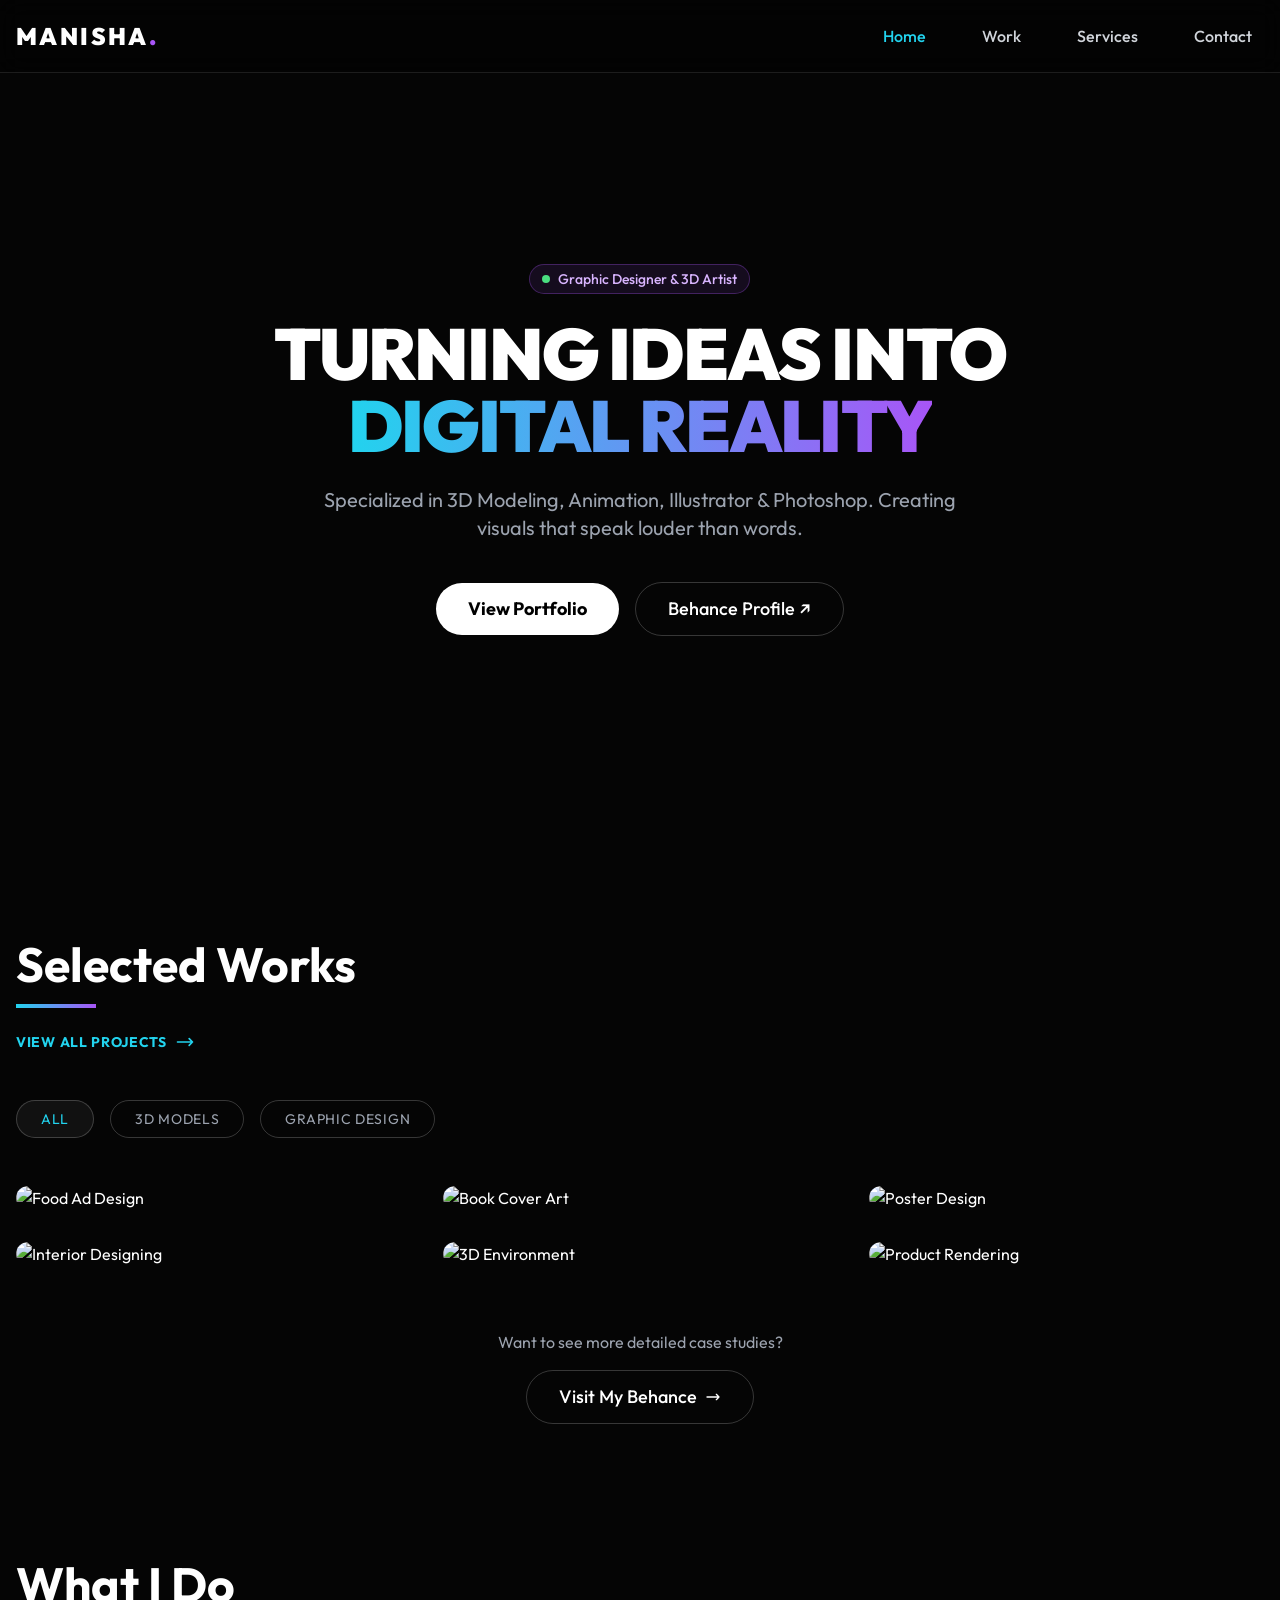
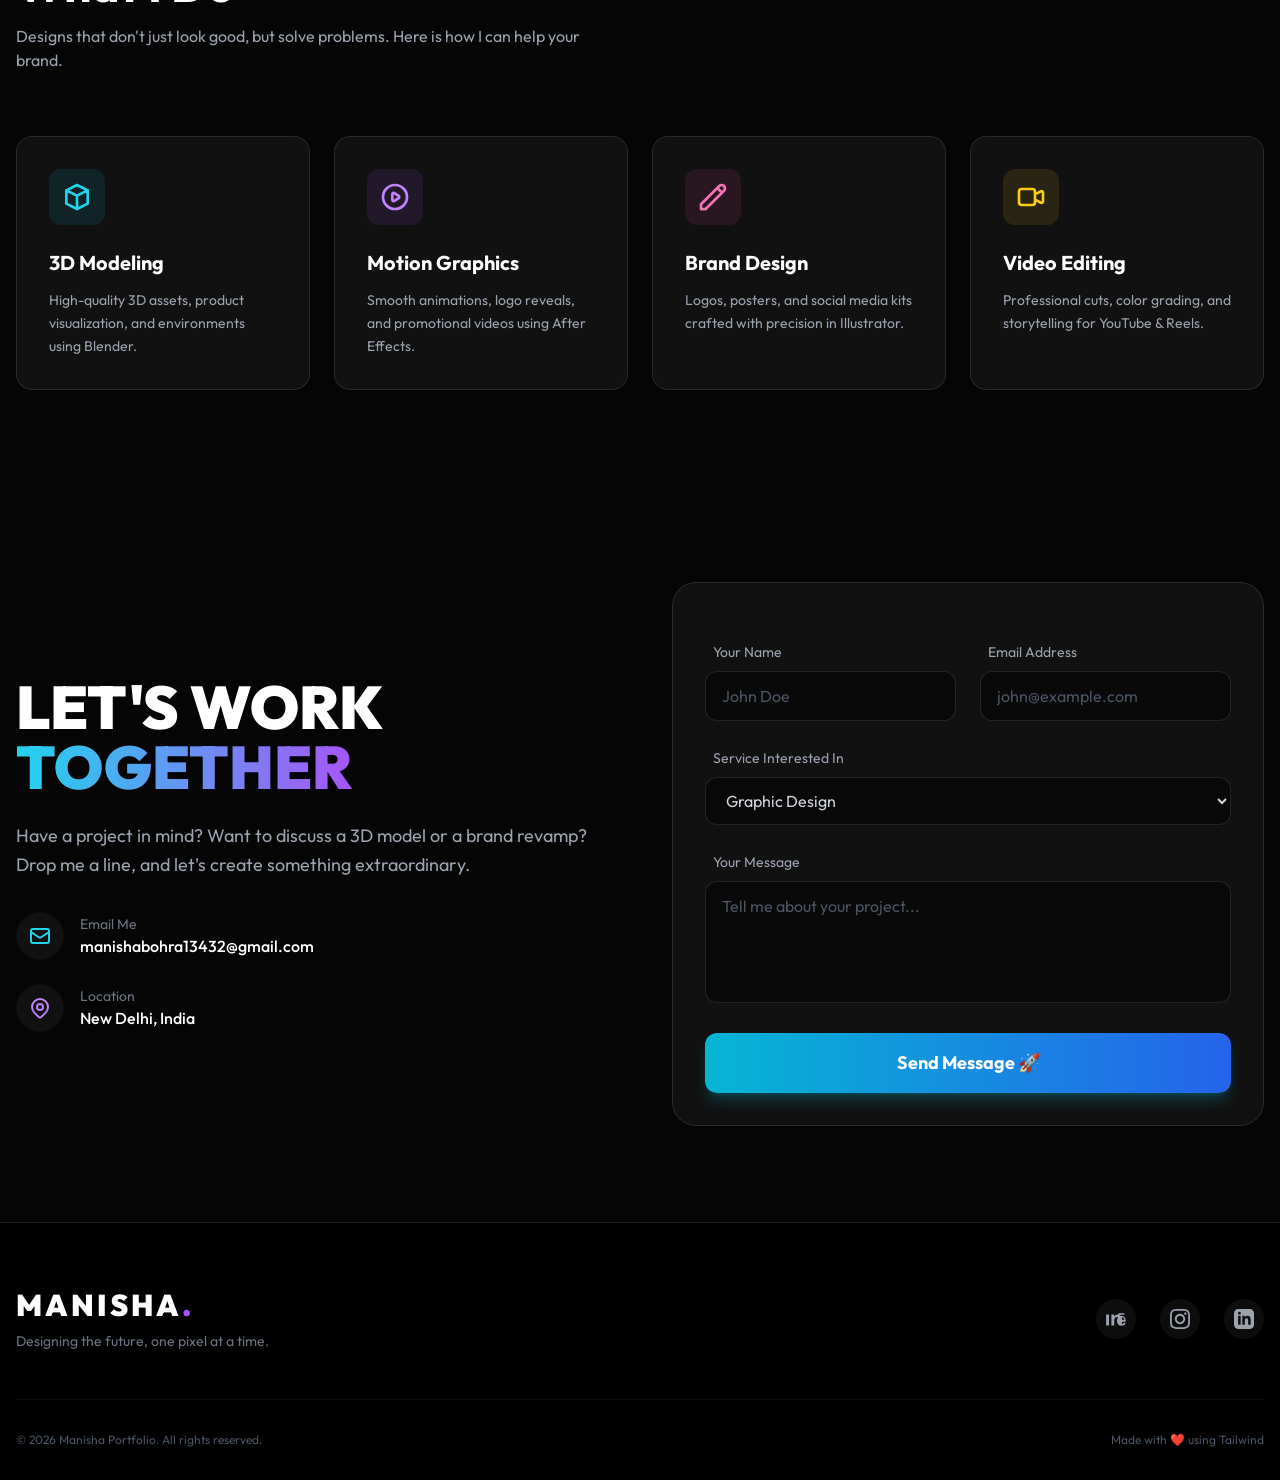
==== commit b4ad688b: "Add files via upload" ====
--- a/index.html
+++ b/index.html
@@ -28,26 +28,53 @@
             background-size: 200% 200%;
             animation: gradient-xy 6s ease infinite;
         }
+
+        /* Lightbox Image Dragging Cursors */
+        .cursor-grab {
+            cursor: grab;
+        }
+
+        .cursor-grabbing {
+            cursor: grabbing !important;
+        }
+
+        /* Custom Scrollbar for Right Side Info Panel */
+        .custom-scroll::-webkit-scrollbar {
+            width: 4px;
+        }
+
+        .custom-scroll::-webkit-scrollbar-track {
+            background: transparent;
+        }
+
+        .custom-scroll::-webkit-scrollbar-thumb {
+            background: rgba(255, 255, 255, 0.1);
+            border-radius: 10px;
+        }
+
+        .custom-scroll::-webkit-scrollbar-thumb:hover {
+            background: rgba(255, 255, 255, 0.2);
+        }
     </style>
 </head>
 
 <body class="bg-[#050505] text-white overflow-x-hidden">
 
     <div class="fixed top-0 left-0 w-full h-full overflow-hidden -z-10 pointer-events-none">
-        <div class="absolute top-[-10%] left-[-10%] w-96 h-96 bg-purple-600 rounded-full mix-blend-multiply filter blur-[128px] opacity-40 animate-pulse"></div>
-        <div class="absolute top-[20%] right-[-10%] w-96 h-96 bg-cyan-500 rounded-full mix-blend-multiply filter blur-[128px] opacity-40 animate-pulse" style="animation-delay: 2s"></div>
+        <div class="absolute top-[-10%] left-[-10%] w-[500px] h-[500px] bg-purple-600 rounded-full mix-blend-multiply filter blur-[150px] opacity-40 animate-pulse"></div>
+        <div class="absolute top-[20%] right-[-10%] w-[500px] h-[500px] bg-cyan-500 rounded-full mix-blend-multiply filter blur-[150px] opacity-40 animate-pulse" style="animation-delay: 2s"></div>
     </div>
 
     <nav class="fixed w-full z-50 top-0 start-0 border-b border-white/10 bg-black/30 backdrop-blur-md">
-        <div class="max-w-screen-xl flex flex-wrap items-center justify-between mx-auto p-4">
+        <div class="max-w-[1600px] flex flex-wrap items-center justify-between mx-auto p-4">
             <a href="#" class="flex items-center space-x-3 rtl:space-x-reverse">
-                <span class="self-center text-2xl font-black whitespace-nowrap tracking-widest">
+                <span class="self-center text-2xl 2xl:text-3xl font-black whitespace-nowrap tracking-widest">
                     MANISHA<span class="text-purple-500">.</span>
                 </span>
             </a>
 
             <div class="hidden w-full md:block md:w-auto">
-                <ul class="font-medium flex flex-col p-4 md:p-0 mt-4 border border-white/10 rounded-lg md:flex-row md:space-x-8 md:mt-0 md:border-0">
+                <ul class="font-medium flex flex-col p-4 md:p-0 mt-4 border border-white/10 rounded-lg md:flex-row md:space-x-8 2xl:space-x-12 md:mt-0 md:border-0 2xl:text-lg">
                     <li><a href="#" class="block py-2 px-3 text-cyan-400 hover:text-cyan-300 transition-colors">Home</a></li>
                     <li><a href="#work" class="block py-2 px-3 text-gray-300 hover:text-white transition-colors">Work</a></li>
                     <li><a href="#services" class="block py-2 px-3 text-gray-300 hover:text-white transition-colors">Services</a></li>
@@ -57,116 +84,130 @@
         </div>
     </nav>
 
-    <section class="h-auto py-32 flex items-center justify-center relative px-4">
-        <div class="text-center max-w-4xl mx-auto relative z-10">
-
-            <div class="inline-flex items-center px-3 py-1 rounded-full border border-purple-500/30 bg-purple-500/10 text-purple-300 text-sm font-medium mb-6">
+    <section class="min-h-screen py-32 flex items-center justify-center relative px-4">
+        <div class="text-center max-w-4xl 2xl:max-w-6xl mx-auto relative z-10">
+
+            <div class="inline-flex items-center px-3 py-1 rounded-full border border-purple-500/30 bg-purple-500/10 text-purple-300 text-sm 2xl:text-base font-medium mb-6">
                 <span class="w-2 h-2 rounded-full bg-green-400 mr-2 animate-pulse"></span>
                 Graphic Designer & 3D Artist
             </div>
 
-            <h1 class="text-5xl md:text-7xl font-black mb-6 leading-tight tracking-tight">
+            <h1 class="text-5xl md:text-7xl 2xl:text-8xl font-black mb-6 leading-tight tracking-tight">
                 TURNING IDEAS INTO <br />
                 <span class="text-transparent bg-clip-text bg-gradient-to-r from-cyan-400 via-purple-500 to-pink-500 animate-gradient">
                     DIGITAL REALITY
                 </span>
             </h1>
 
-            <p class="text-gray-400 text-lg md:text-xl mb-10 max-w-2xl mx-auto leading-relaxed">
+            <p class="text-gray-400 text-lg md:text-xl 2xl:text-2xl mb-10 max-w-2xl 2xl:max-w-4xl mx-auto leading-relaxed">
                 Specialized in 3D Modeling, Animation, Illustrator & Photoshop.
                 Creating visuals that speak louder than words.
             </p>
 
             <div class="flex flex-col md:flex-row gap-4 justify-center items-center">
-                <a href="#work" class="px-8 py-3 rounded-full bg-white text-black font-bold text-lg hover:bg-gray-200 transition-all">
+                <a href="#work" class="px-8 py-3 2xl:px-10 2xl:py-4 rounded-full bg-white text-black font-bold text-lg 2xl:text-xl hover:bg-gray-200 transition-all">
                     View Portfolio
                 </a>
-                <a href="https://www.behance.net/manishabohra06" class="px-8 py-3 rounded-full border border-white/20 hover:border-cyan-400 hover:text-cyan-400 transition-all font-medium text-lg">
+                <a href="https://www.behance.net/manishabohra06" target="_blank" class="px-8 py-3 2xl:px-10 2xl:py-4 rounded-full border border-white/20 hover:border-cyan-400 hover:text-cyan-400 transition-all font-medium text-lg 2xl:text-xl">
                     Behance Profile ↗
                 </a>
             </div>
         </div>
     </section>
 
-    <section id="work" class="py-10 px-4 max-w-7xl mx-auto">
-
-        <div class="mb-12 flex flex-col md:flex-row justify-between items-end gap-6">
+    <section id="work" class="py-10 px-4 max-w-[1600px] mx-auto w-full">
+
+        <div class="mb-12 flex flex-col sm:flex-row justify-between items-start sm:items-end gap-6">
             <div>
-                <h2 class="text-4xl md:text-5xl font-bold mb-4">Selected Works</h2>
-                <div class="h-1 w-20 bg-gradient-to-r from-cyan-400 to-purple-500"></div>
-            </div>
-            <a href="projects.html" class="hidden md:inline-flex items-center gap-2 text-cyan-400 hover:text-cyan-300 font-bold tracking-wider uppercase text-sm group">
+                <h2 class="text-4xl md:text-5xl 2xl:text-6xl font-bold mb-4">Selected Works</h2>
+                <div class="h-1 w-20 2xl:w-28 bg-gradient-to-r from-cyan-400 to-purple-500"></div>
+            </div>
+            <a href="projects.html" class="inline-flex items-center gap-2 text-cyan-400 hover:text-cyan-300 font-bold tracking-wider uppercase text-sm 2xl:text-base group">
                 View All Projects
-                <svg class="w-5 h-5 transform group-hover:translate-x-1 transition-transform" fill="none" stroke="currentColor" viewBox="0 0 24 24">
+                <svg class="w-5 h-5 2xl:w-6 2xl:h-6 transform group-hover:translate-x-1 transition-transform" fill="none" stroke="currentColor" viewBox="0 0 24 24">
                     <path stroke-linecap="round" stroke-linejoin="round" stroke-width="2" d="M17 8l4 4m0 0l-4 4m4-4H3"></path>
                 </svg>
             </a>
         </div>
 
-        <div class="flex flex-wrap gap-4 mb-12" id="portfolio-filters">
-            <button class="filter-btn active px-6 py-2 rounded-full border border-white/20 hover:border-cyan-400 hover:text-cyan-400 transition-all text-sm uppercase tracking-wider bg-white/5 text-cyan-400" data-filter="all">All</button>
-            <button class="filter-btn px-6 py-2 rounded-full border border-white/20 hover:border-purple-400 hover:text-purple-400 transition-all text-sm uppercase tracking-wider text-gray-400" data-filter="3d">3D Models</button>
-            <button class="filter-btn px-6 py-2 rounded-full border border-white/20 hover:border-yellow-400 hover:text-yellow-400 transition-all text-sm uppercase tracking-wider text-gray-400" data-filter="gd">Graphic Design</button>
-        </div>
-
-        <div class="grid grid-cols-1 md:grid-cols-2 lg:grid-cols-3 gap-8 mb-16">
-
-            <div class="portfolio-item group relative overflow-hidden rounded-2xl cursor-pointer" data-category="gd">
-                <img src="./src/images/p1.avif" alt="Brand Identity" class="w-full h-80 object-cover transition-transform duration-500 group-hover:scale-110">
-                <div class="absolute inset-0 bg-gradient-to-t from-black via-black/80 to-transparent opacity-0 group-hover:opacity-100 transition-opacity duration-300 flex flex-col justify-end p-6">
-                    <h3 class="text-2xl font-bold text-white mb-1">Brand Identity</h3>
-                    <p class="text-yellow-400 text-sm mb-4">Illustrator • Branding</p>
-                </div>
-            </div>
-
-            <div class="portfolio-item group relative overflow-hidden rounded-2xl cursor-pointer" data-category="gd">
-                <img src="./src/images/p2.avif" alt="Brand Identity" class="w-full h-80 object-cover transition-transform duration-500 group-hover:scale-110">
-                <div class="absolute inset-0 bg-gradient-to-t from-black via-black/80 to-transparent opacity-0 group-hover:opacity-100 transition-opacity duration-300 flex flex-col justify-end p-6">
-                    <h3 class="text-2xl font-bold text-white mb-1">Brand Identity</h3>
-                    <p class="text-yellow-400 text-sm mb-4">Illustrator • Branding</p>
-                </div>
-            </div>
-
-            <div class="portfolio-item group relative overflow-hidden rounded-2xl cursor-pointer" data-category="gd">
-                <img src="./src/images/p3.avif" alt="Poster Design" class="w-full h-80 object-cover transition-transform duration-500 group-hover:scale-110">
-                <div class="absolute inset-0 bg-gradient-to-t from-black via-black/80 to-transparent opacity-0 group-hover:opacity-100 transition-opacity duration-300 flex flex-col justify-end p-6">
-                    <h3 class="text-2xl font-bold text-white mb-1">Poster Design</h3>
-                    <p class="text-yellow-400 text-sm mb-4">Photoshop • Branding</p>
-                </div>
-            </div>
-
-            <div class="portfolio-item group relative overflow-hidden rounded-2xl cursor-pointer" data-category="3d">
-                <img src="./src/images/p8.avif" alt="Interior Designing" class="w-full h-80 object-cover transition-transform duration-500 group-hover:scale-110">
-                <div class="absolute inset-0 bg-gradient-to-t from-black via-black/80 to-transparent opacity-0 group-hover:opacity-100 transition-opacity duration-300 flex flex-col justify-end p-6">
-                    <h3 class="text-2xl font-bold text-white mb-1">Interior Designing</h3>
-                    <p class="text-yellow-400 text-sm mb-4">3Dmax • 3D Rendering</p>
-                </div>
-            </div>
-
-            <div class="portfolio-item group relative overflow-hidden rounded-2xl cursor-pointer" data-category="3d">
-                <img src="./src/images/p10.avif" alt="3D Model" class="w-full h-80 object-cover transition-transform duration-500 group-hover:scale-110">
-                <div class="absolute inset-0 bg-gradient-to-t from-black via-black/80 to-transparent opacity-0 group-hover:opacity-100 transition-opacity duration-300 flex flex-col justify-end p-6">
-                    <h3 class="text-2xl font-bold text-white mb-1">3D Environment</h3>
-                    <p class="text-yellow-400 text-sm mb-4">Blender • Modeling</p>
-                </div>
-            </div>
-
-            <div class="portfolio-item group relative overflow-hidden rounded-2xl cursor-pointer" data-category="3d">
-                <img src="./src/images/p11.avif" alt="3D Model" class="w-full h-80 object-cover transition-transform duration-500 group-hover:scale-110">
-                <div class="absolute inset-0 bg-gradient-to-t from-black via-black/80 to-transparent opacity-0 group-hover:opacity-100 transition-opacity duration-300 flex flex-col justify-end p-6">
-                    <h3 class="text-2xl font-bold text-white mb-1">Product Rendering</h3>
-                    <p class="text-yellow-400 text-sm mb-4">Maya • 3D Rendering</p>
-                </div>
-            </div>
-
-        </div>
-
+        <div class="flex flex-wrap gap-4 mb-12 2xl:mb-16" id="portfolio-filters">
+            <button class="filter-btn active px-6 py-2 2xl:px-8 2xl:py-3 rounded-full border border-white/20 hover:border-cyan-400 hover:text-cyan-400 transition-all text-sm 2xl:text-base uppercase tracking-wider bg-white/5 text-cyan-400" data-filter="all">All</button>
+            <button class="filter-btn px-6 py-2 2xl:px-8 2xl:py-3 rounded-full border border-white/20 hover:border-purple-400 hover:text-purple-400 transition-all text-sm 2xl:text-base uppercase tracking-wider text-gray-400" data-filter="3d">3D Models</button>
+            <button class="filter-btn px-6 py-2 2xl:px-8 2xl:py-3 rounded-full border border-white/20 hover:border-yellow-400 hover:text-yellow-400 transition-all text-sm 2xl:text-base uppercase tracking-wider text-gray-400" data-filter="gd">Graphic Design</button>
+        </div>
+
+        <div class="grid grid-cols-1 md:grid-cols-2 lg:grid-cols-3 2xl:grid-cols-3 gap-8 2xl:gap-12 mb-16">
+
+            <div class="portfolio-item group relative overflow-hidden rounded-2xl cursor-pointer" data-category="gd" data-title="Gourmet Food Advertising Concept" data-software="Adobe Photoshop" data-desc="A visually striking food advertising visual utilizing a ripped-paper masking technique to create depth. Designed to drive engagement with moody color grading, elegant typography, and high-contrast composition." data-gallery='[{"img": "./src/images/banana.avif", "label": "Social Media Ad Visual"}]'>
+                <img src="./src/images/banana.avif" alt="Food Ad Design" class="w-full aspect-video object-cover transition-transform duration-500 group-hover:scale-110">
+                <div class="absolute inset-0 bg-gradient-to-t from-black via-black/80 to-transparent opacity-0 group-hover:opacity-100 transition-opacity duration-300 flex flex-col justify-end p-6 2xl:p-8">
+                    <h3 class="text-2xl 2xl:text-3xl font-bold text-white mb-1">Food Ad Concept</h3>
+                    <p class="text-yellow-400 text-sm 2xl:text-base mb-4">Photoshop • Advertising</p>
+                </div>
+            </div>
+
+            <div class="portfolio-item group relative overflow-hidden rounded-2xl cursor-pointer" data-category="gd" data-title="In Your Own Space - Book Cover" data-software="Adobe Photoshop, Illustrator" data-desc="A minimalist and thought-provoking book cover mockup focused on mental wellness. The layout employs a muted earthy palette, clean typography, and a surreal cutout to convey a sense of calm and isolation." data-gallery='[{"img": "./src/images/book.avif", "label": "Hardcover Presentation Mockup"}]'>
+                <img src="./src/images/book.avif" alt="Book Cover Art" class="w-full aspect-video object-cover transition-transform duration-500 group-hover:scale-110">
+                <div class="absolute inset-0 bg-gradient-to-t from-black via-black/80 to-transparent opacity-0 group-hover:opacity-100 transition-opacity duration-300 flex flex-col justify-end p-6 2xl:p-8">
+                    <h3 class="text-2xl 2xl:text-3xl font-bold text-white mb-1">Book Cover Design</h3>
+                    <p class="text-yellow-400 text-sm 2xl:text-base mb-4">Photoshop • Print Design</p>
+                </div>
+            </div>
+
+            <div class="portfolio-item group relative overflow-hidden rounded-2xl cursor-pointer" data-category="gd" data-title="Abstract Monochrome Portrait" data-software="Adobe Photoshop" data-desc="An experimental typography and portrait poster utilizing a glass-displacement effect. The design explores brutalist layout aesthetics, strict grid alignments, and a moody grayscale palette." data-gallery='[{"img": "./src/images/poster.avif", "label": "Concrete Wall Poster Mockup"}]'>
+                <img src="./src/images/poster.avif" alt="Poster Design" class="w-full aspect-video object-cover transition-transform duration-500 group-hover:scale-110">
+                <div class="absolute inset-0 bg-gradient-to-t from-black via-black/80 to-transparent opacity-0 group-hover:opacity-100 transition-opacity duration-300 flex flex-col justify-end p-6 2xl:p-8">
+                    <h3 class="text-2xl 2xl:text-3xl font-bold text-white mb-1">Portrait Poster</h3>
+                    <p class="text-yellow-400 text-sm 2xl:text-base mb-4">Photoshop • Typography</p>
+                </div>
+            </div>
+
+            <div class="portfolio-item group relative overflow-hidden rounded-2xl cursor-pointer" data-category="3d" data-title="Modern Bedroom Interior" data-software="3ds Max, Corona Render" data-desc="Description for this project goes here. We will update this later." data-gallery='[{"img": "./src/images/bedroom.avif", "label": "Final Beauty Render"}]'>
+                <img src="./src/images/bedroom.avif" alt="Interior Designing" class="w-full aspect-video object-cover transition-transform duration-500 group-hover:scale-110">
+                <div class="absolute inset-0 bg-gradient-to-t from-black via-black/80 to-transparent opacity-0 group-hover:opacity-100 transition-opacity duration-300 flex flex-col justify-end p-6 2xl:p-8">
+                    <h3 class="text-2xl 2xl:text-3xl font-bold text-white mb-1">Interior Designing</h3>
+                    <p class="text-yellow-400 text-sm 2xl:text-base mb-4">3Dmax • 3D Rendering</p>
+                </div>
+            </div>
+
+            <div class="portfolio-item group relative overflow-hidden rounded-2xl cursor-pointer" data-category="3d" data-title="Luxury Kitchen Environment" data-software="Blender, Cycles" data-desc="Description for this project goes here. We will update this later." data-gallery='[
+                    {"img": "./src/images/kitchen1.avif", "label": "Main Wide Angle"},
+                    {"img": "./src/images/kitchen2.avif", "label": "Close up View"},
+                    {"img": "./src/images/kitchen3.avif", "label": "Lighting Details"},
+                    {"img": "./src/images/kitchen4.avif", "label": "Alternative Angle"}
+                 ]'>
+                <img src="./src/images/kitchen1.avif" alt="3D Environment" class="w-full aspect-video object-cover transition-transform duration-500 group-hover:scale-110">
+                <div class="absolute inset-0 bg-gradient-to-t from-black via-black/80 to-transparent opacity-0 group-hover:opacity-100 transition-opacity duration-300 flex flex-col justify-end p-6 2xl:p-8">
+                    <h3 class="text-2xl 2xl:text-3xl font-bold text-white mb-1">3D Environment</h3>
+                    <p class="text-yellow-400 text-sm 2xl:text-base mb-4">Blender • Modeling</p>
+                    <p class="text-xs text-white/50"><svg class="w-3 h-3 inline mr-1" fill="none" stroke="currentColor" viewBox="0 0 24 24">
+                            <path stroke-linecap="round" stroke-linejoin="round" stroke-width="2" d="M4 16l4.586-4.586a2 2 0 012.828 0L16 16m-2-2l1.586-1.586a2 2 0 012.828 0L20 14m-6-6h.01M6 20h12a2 2 0 002-2V6a2 2 0 00-2-2H6a2 2 0 00-2 2v12a2 2 0 002 2z"></path>
+                        </svg> 4 Views Inside</p>
+                </div>
+            </div>
+
+            <div class="portfolio-item group relative overflow-hidden rounded-2xl cursor-pointer" data-category="3d" data-title="Toy Story Inspired Room" data-software="Maya, Arnold" data-desc="Description for this project goes here. We will update this later." data-gallery='[
+                    {"img": "./src/images/toy story1.avif", "label": "Full Room Render"},
+                    {"img": "./src/images/toy story2.avif", "label": "Desk Details"},
+                    {"img": "./src/images/toy story3.avif", "label": "Bedside Table"}
+                 ]'>
+                <img src="./src/images/toy story1.avif" alt="Product Rendering" class="w-full aspect-video object-cover transition-transform duration-500 group-hover:scale-110">
+                <div class="absolute inset-0 bg-gradient-to-t from-black via-black/80 to-transparent opacity-0 group-hover:opacity-100 transition-opacity duration-300 flex flex-col justify-end p-6 2xl:p-8">
+                    <h3 class="text-2xl 2xl:text-3xl font-bold text-white mb-1">Product Rendering</h3>
+                    <p class="text-yellow-400 text-sm 2xl:text-base mb-4">Maya • 3D Rendering</p>
+                    <p class="text-xs text-white/50"><svg class="w-3 h-3 inline mr-1" fill="none" stroke="currentColor" viewBox="0 0 24 24">
+                            <path stroke-linecap="round" stroke-linejoin="round" stroke-width="2" d="M4 16l4.586-4.586a2 2 0 012.828 0L16 16m-2-2l1.586-1.586a2 2 0 012.828 0L20 14m-6-6h.01M6 20h12a2 2 0 002-2V6a2 2 0 00-2-2H6a2 2 0 00-2 2v12a2 2 0 002 2z"></path>
+                        </svg> 3 Views Inside</p>
+                </div>
+            </div>
+
+        </div>
 
         <div class="text-center">
-            <p class="text-gray-400 mb-4">Want to see more detailed case studies?</p>
-            <a href="https://www.behance.net/manishabohra06" target="_blank" class="inline-flex items-center gap-2 px-8 py-3 rounded-full border border-white/20 hover:border-cyan-400 hover:text-cyan-400 hover:bg-cyan-400/10 transition-all font-medium text-lg group">
+            <p class="text-gray-400 mb-4 2xl:text-lg">Want to see more detailed case studies?</p>
+            <a href="https://www.behance.net/manishabohra06" target="_blank" class="inline-flex items-center gap-2 px-8 py-3 2xl:px-10 2xl:py-4 rounded-full border border-white/20 hover:border-cyan-400 hover:text-cyan-400 hover:bg-cyan-400/10 transition-all font-medium text-lg 2xl:text-xl group">
                 Visit My Behance
-                <svg class="w-4 h-4 transform group-hover:translate-x-1 transition-transform" fill="none" stroke="currentColor" viewBox="0 0 24 24">
+                <svg class="w-4 h-4 2xl:w-5 2xl:h-5 transform group-hover:translate-x-1 transition-transform" fill="none" stroke="currentColor" viewBox="0 0 24 24">
                     <path stroke-linecap="round" stroke-linejoin="round" stroke-width="2" d="M17 8l4 4m0 0l-4 4m4-4H3"></path>
                 </svg>
             </a>
@@ -174,57 +215,54 @@
     </section>
 
     <section id="services" class="py-24 px-4 relative">
-
-        <div class="absolute right-0 top-1/4 w-96 h-96 bg-purple-900/20 rounded-full mix-blend-screen filter blur-[100px] -z-10"></div>
-
-        <div class="max-w-7xl mx-auto">
-
+        <div class="absolute right-0 top-1/4 w-[600px] h-[600px] bg-purple-900/20 rounded-full mix-blend-screen filter blur-[100px] -z-10"></div>
+        <div class="max-w-[1600px] mx-auto">
             <div class="mb-16 text-center md:text-left">
-                <h2 class="text-4xl md:text-5xl font-bold mb-4">What I Do</h2>
-                <p class="text-gray-400 max-w-xl">Designs that don't just look good, but solve problems. Here is how I can help your brand.</p>
-            </div>
-
-            <div class="grid grid-cols-1 md:grid-cols-2 lg:grid-cols-4 gap-6">
-
-                <div class="group p-8 rounded-2xl bg-white/5 border border-white/10 backdrop-blur-sm hover:bg-white/10 hover:border-cyan-400/50 transition-all duration-300 hover:-translate-y-2">
-                    <div class="w-14 h-14 bg-cyan-500/10 rounded-xl flex items-center justify-center mb-6 group-hover:bg-cyan-500 text-cyan-400 group-hover:text-black transition-colors">
-                        <svg class="w-8 h-8" fill="none" stroke="currentColor" viewBox="0 0 24 24">
+                <h2 class="text-4xl md:text-5xl 2xl:text-6xl font-bold mb-4">What I Do</h2>
+                <p class="text-gray-400 max-w-xl 2xl:max-w-2xl 2xl:text-lg">Designs that don't just look good, but solve problems. Here is how I can help your brand.</p>
+            </div>
+
+            <div class="grid grid-cols-1 md:grid-cols-2 lg:grid-cols-4 2xl:gap-10 gap-6">
+
+                <div class="group p-8 2xl:p-10 rounded-2xl bg-white/5 border border-white/10 backdrop-blur-sm hover:bg-white/10 hover:border-cyan-400/50 transition-all duration-300 hover:-translate-y-2">
+                    <div class="w-14 h-14 2xl:w-16 2xl:h-16 bg-cyan-500/10 rounded-xl flex items-center justify-center mb-6 group-hover:bg-cyan-500 text-cyan-400 group-hover:text-black transition-colors">
+                        <svg class="w-8 h-8 2xl:w-10 2xl:h-10" fill="none" stroke="currentColor" viewBox="0 0 24 24">
                             <path stroke-linecap="round" stroke-linejoin="round" stroke-width="2" d="M20 7l-8-4-8 4m16 0l-8 4m8-4v10l-8 4m0-10L4 7m8 4v10M4 7v10l8 4"></path>
                         </svg>
                     </div>
-                    <h3 class="text-xl font-bold mb-3 group-hover:text-cyan-400 transition-colors">3D Modeling</h3>
-                    <p class="text-gray-400 text-sm leading-relaxed">High-quality 3D assets, product visualization, and environments using Blender.</p>
-                </div>
-
-                <div class="group p-8 rounded-2xl bg-white/5 border border-white/10 backdrop-blur-sm hover:bg-white/10 hover:border-purple-500/50 transition-all duration-300 hover:-translate-y-2">
-                    <div class="w-14 h-14 bg-purple-500/10 rounded-xl flex items-center justify-center mb-6 group-hover:bg-purple-500 text-purple-400 group-hover:text-black transition-colors">
-                        <svg class="w-8 h-8" fill="none" stroke="currentColor" viewBox="0 0 24 24">
+                    <h3 class="text-xl 2xl:text-2xl font-bold mb-3 group-hover:text-cyan-400 transition-colors">3D Modeling</h3>
+                    <p class="text-gray-400 text-sm 2xl:text-base leading-relaxed">High-quality 3D assets, product visualization, and environments using Blender.</p>
+                </div>
+
+                <div class="group p-8 2xl:p-10 rounded-2xl bg-white/5 border border-white/10 backdrop-blur-sm hover:bg-white/10 hover:border-purple-500/50 transition-all duration-300 hover:-translate-y-2">
+                    <div class="w-14 h-14 2xl:w-16 2xl:h-16 bg-purple-500/10 rounded-xl flex items-center justify-center mb-6 group-hover:bg-purple-500 text-purple-400 group-hover:text-black transition-colors">
+                        <svg class="w-8 h-8 2xl:w-10 2xl:h-10" fill="none" stroke="currentColor" viewBox="0 0 24 24">
                             <path stroke-linecap="round" stroke-linejoin="round" stroke-width="2" d="M14.752 11.168l-3.197-2.132A1 1 0 0010 9.87v4.263a1 1 0 001.555.832l3.197-2.132a1 1 0 000-1.664z"></path>
                             <path stroke-linecap="round" stroke-linejoin="round" stroke-width="2" d="M21 12a9 9 0 11-18 0 9 9 0 0118 0z"></path>
                         </svg>
                     </div>
-                    <h3 class="text-xl font-bold mb-3 group-hover:text-purple-400 transition-colors">Motion Graphics</h3>
-                    <p class="text-gray-400 text-sm leading-relaxed">Smooth animations, logo reveals, and promotional videos using After Effects.</p>
-                </div>
-
-                <div class="group p-8 rounded-2xl bg-white/5 border border-white/10 backdrop-blur-sm hover:bg-white/10 hover:border-pink-500/50 transition-all duration-300 hover:-translate-y-2">
-                    <div class="w-14 h-14 bg-pink-500/10 rounded-xl flex items-center justify-center mb-6 group-hover:bg-pink-500 text-pink-400 group-hover:text-black transition-colors">
-                        <svg class="w-8 h-8" fill="none" stroke="currentColor" viewBox="0 0 24 24">
+                    <h3 class="text-xl 2xl:text-2xl font-bold mb-3 group-hover:text-purple-400 transition-colors">Motion Graphics</h3>
+                    <p class="text-gray-400 text-sm 2xl:text-base leading-relaxed">Smooth animations, logo reveals, and promotional videos using After Effects.</p>
+                </div>
+
+                <div class="group p-8 2xl:p-10 rounded-2xl bg-white/5 border border-white/10 backdrop-blur-sm hover:bg-white/10 hover:border-pink-500/50 transition-all duration-300 hover:-translate-y-2">
+                    <div class="w-14 h-14 2xl:w-16 2xl:h-16 bg-pink-500/10 rounded-xl flex items-center justify-center mb-6 group-hover:bg-pink-500 text-pink-400 group-hover:text-black transition-colors">
+                        <svg class="w-8 h-8 2xl:w-10 2xl:h-10" fill="none" stroke="currentColor" viewBox="0 0 24 24">
                             <path stroke-linecap="round" stroke-linejoin="round" stroke-width="2" d="M15.232 5.232l3.536 3.536m-2.036-5.036a2.5 2.5 0 113.536 3.536L6.5 21.036H3v-3.572L16.732 3.732z"></path>
                         </svg>
                     </div>
-                    <h3 class="text-xl font-bold mb-3 group-hover:text-pink-400 transition-colors">Brand Design</h3>
-                    <p class="text-gray-400 text-sm leading-relaxed">Logos, posters, and social media kits crafted with precision in Illustrator.</p>
-                </div>
-
-                <div class="group p-8 rounded-2xl bg-white/5 border border-white/10 backdrop-blur-sm hover:bg-white/10 hover:border-yellow-400/50 transition-all duration-300 hover:-translate-y-2">
-                    <div class="w-14 h-14 bg-yellow-400/10 rounded-xl flex items-center justify-center mb-6 group-hover:bg-yellow-400 text-yellow-400 group-hover:text-black transition-colors">
-                        <svg class="w-8 h-8" fill="none" stroke="currentColor" viewBox="0 0 24 24">
+                    <h3 class="text-xl 2xl:text-2xl font-bold mb-3 group-hover:text-pink-400 transition-colors">Brand Design</h3>
+                    <p class="text-gray-400 text-sm 2xl:text-base leading-relaxed">Logos, posters, and social media kits crafted with precision in Illustrator.</p>
+                </div>
+
+                <div class="group p-8 2xl:p-10 rounded-2xl bg-white/5 border border-white/10 backdrop-blur-sm hover:bg-white/10 hover:border-yellow-400/50 transition-all duration-300 hover:-translate-y-2">
+                    <div class="w-14 h-14 2xl:w-16 2xl:h-16 bg-yellow-400/10 rounded-xl flex items-center justify-center mb-6 group-hover:bg-yellow-400 text-yellow-400 group-hover:text-black transition-colors">
+                        <svg class="w-8 h-8 2xl:w-10 2xl:h-10" fill="none" stroke="currentColor" viewBox="0 0 24 24">
                             <path stroke-linecap="round" stroke-linejoin="round" stroke-width="2" d="M15 10l4.553-2.276A1 1 0 0121 8.618v6.764a1 1 0 01-1.447.894L15 14M5 18h8a2 2 0 002-2V8a2 2 0 00-2-2H5a2 2 0 00-2 2v8a2 2 0 002 2z"></path>
                         </svg>
                     </div>
-                    <h3 class="text-xl font-bold mb-3 group-hover:text-yellow-400 transition-colors">Video Editing</h3>
-                    <p class="text-gray-400 text-sm leading-relaxed">Professional cuts, color grading, and storytelling for YouTube & Reels.</p>
+                    <h3 class="text-xl 2xl:text-2xl font-bold mb-3 group-hover:text-yellow-400 transition-colors">Video Editing</h3>
+                    <p class="text-gray-400 text-sm 2xl:text-base leading-relaxed">Professional cuts, color grading, and storytelling for YouTube & Reels.</p>
                 </div>
 
             </div>
@@ -232,70 +270,66 @@
     </section>
 
     <section id="contact" class="py-24 px-4 relative overflow-hidden">
-
-        <div class="absolute right-0 bottom-0 w-1/2 h-1/2 bg-gradient-to-t from-purple-900/20 to-transparent blur-[120px] -z-10"></div>
-
-        <div class="max-w-6xl mx-auto">
-            <div class="grid grid-cols-1 lg:grid-cols-2 gap-16 items-center">
+        <div class="absolute right-0 bottom-0 w-[800px] h-[800px] bg-gradient-to-t from-purple-900/20 to-transparent blur-[150px] -z-10"></div>
+        <div class="max-w-[1600px] mx-auto">
+            <div class="grid grid-cols-1 lg:grid-cols-2 gap-16 2xl:gap-24 items-center">
 
                 <div>
-                    <h2 class="text-4xl md:text-6xl font-black mb-6">LET'S WORK <br />
+                    <h2 class="text-4xl md:text-6xl 2xl:text-7xl font-black mb-6">LET'S WORK <br />
                         <span class="text-transparent bg-clip-text bg-gradient-to-r from-cyan-400 to-purple-500">TOGETHER</span>
                     </h2>
-                    <p class="text-gray-400 text-lg mb-8 leading-relaxed">
+                    <p class="text-gray-400 text-lg 2xl:text-xl mb-8 leading-relaxed max-w-xl">
                         Have a project in mind? Want to discuss a 3D model or a brand revamp?
                         Drop me a line, and let's create something extraordinary.
                     </p>
 
-                    <div class="space-y-6">
+                    <div class="space-y-6 2xl:space-y-8">
                         <div class="flex items-center gap-4 group cursor-pointer">
-                            <div class="w-12 h-12 rounded-full bg-white/5 flex items-center justify-center text-cyan-400 group-hover:bg-cyan-500 group-hover:text-black transition-all">
-                                <svg class="w-6 h-6" fill="none" stroke="currentColor" viewBox="0 0 24 24">
+                            <div class="w-12 h-12 2xl:w-16 2xl:h-16 rounded-full bg-white/5 flex items-center justify-center text-cyan-400 group-hover:bg-cyan-500 group-hover:text-black transition-all">
+                                <svg class="w-6 h-6 2xl:w-8 2xl:h-8" fill="none" stroke="currentColor" viewBox="0 0 24 24">
                                     <path stroke-linecap="round" stroke-linejoin="round" stroke-width="2" d="M3 8l7.89 5.26a2 2 0 002.22 0L21 8M5 19h14a2 2 0 002-2V7a2 2 0 00-2-2H5a2 2 0 00-2 2v10a2 2 0 002 2z"></path>
                                 </svg>
                             </div>
                             <div>
-                                <p class="text-sm text-gray-500">Email Me</p>
-                                <p class="text-white font-medium group-hover:text-cyan-400 transition-colors">manishabohra13432@gmail.com</p>
+                                <p class="text-sm 2xl:text-base text-gray-500">Email Me</p>
+                                <p class="text-white font-medium 2xl:text-lg group-hover:text-cyan-400 transition-colors">manishabohra13432@gmail.com</p>
                             </div>
                         </div>
 
                         <div class="flex items-center gap-4 group cursor-pointer">
-                            <div class="w-12 h-12 rounded-full bg-white/5 flex items-center justify-center text-purple-400 group-hover:bg-purple-500 group-hover:text-black transition-all">
-                                <svg class="w-6 h-6" fill="none" stroke="currentColor" viewBox="0 0 24 24">
+                            <div class="w-12 h-12 2xl:w-16 2xl:h-16 rounded-full bg-white/5 flex items-center justify-center text-purple-400 group-hover:bg-purple-500 group-hover:text-black transition-all">
+                                <svg class="w-6 h-6 2xl:w-8 2xl:h-8" fill="none" stroke="currentColor" viewBox="0 0 24 24">
                                     <path stroke-linecap="round" stroke-linejoin="round" stroke-width="2" d="M17.657 16.657L13.414 20.9a1.998 1.998 0 01-2.827 0l-4.244-4.243a8 8 0 1111.314 0z"></path>
                                     <path stroke-linecap="round" stroke-linejoin="round" stroke-width="2" d="M15 11a3 3 0 11-6 0 3 3 0 016 0z"></path>
                                 </svg>
                             </div>
                             <div>
-                                <p class="text-sm text-gray-500">Location</p>
-                                <p class="text-white font-medium group-hover:text-purple-400 transition-colors">New Delhi, India</p>
+                                <p class="text-sm 2xl:text-base text-gray-500">Location</p>
+                                <p class="text-white font-medium 2xl:text-lg group-hover:text-purple-400 transition-colors">New Delhi, India</p>
                             </div>
                         </div>
                     </div>
                 </div>
 
-                <div class="bg-white/5 p-8 rounded-3xl border border-white/10 backdrop-blur-md">
-                    <form id="contact-form" class="space-y-6">
-
+                <div class="bg-white/5 p-8 2xl:p-12 rounded-3xl border border-white/10 backdrop-blur-md">
+                    <form id="contact-form" class="space-y-6 2xl:space-y-8">
                         <input type="hidden" name="access_key" value="f0c4d9c5-4756-4be6-a6c3-32f22f325645">
-
                         <input type="checkbox" name="botcheck" class="hidden" style="display: none;">
 
-                        <div class="grid grid-cols-1 md:grid-cols-2 gap-6">
+                        <div class="grid grid-cols-1 md:grid-cols-2 gap-6 2xl:gap-8">
                             <div class="space-y-2">
-                                <label class="text-sm text-gray-400 ml-2">Your Name</label>
-                                <input type="text" name="name" required placeholder="John Doe" class="w-full bg-black/40 border border-white/10 rounded-xl px-4 py-3 text-white placeholder-gray-600 focus:outline-none focus:border-cyan-400 focus:ring-1 focus:ring-cyan-400 transition-all">
+                                <label class="text-sm 2xl:text-base text-gray-400 ml-2">Your Name</label>
+                                <input type="text" name="name" required placeholder="John Doe" class="w-full bg-black/40 border border-white/10 rounded-xl px-4 py-3 2xl:px-6 2xl:py-4 text-white 2xl:text-lg placeholder-gray-600 focus:outline-none focus:border-cyan-400 focus:ring-1 focus:ring-cyan-400 transition-all">
                             </div>
                             <div class="space-y-2">
-                                <label class="text-sm text-gray-400 ml-2">Email Address</label>
-                                <input type="email" name="email" required placeholder="john@example.com" class="w-full bg-black/40 border border-white/10 rounded-xl px-4 py-3 text-white placeholder-gray-600 focus:outline-none focus:border-cyan-400 focus:ring-1 focus:ring-cyan-400 transition-all">
+                                <label class="text-sm 2xl:text-base text-gray-400 ml-2">Email Address</label>
+                                <input type="email" name="email" required placeholder="john@example.com" class="w-full bg-black/40 border border-white/10 rounded-xl px-4 py-3 2xl:px-6 2xl:py-4 text-white 2xl:text-lg placeholder-gray-600 focus:outline-none focus:border-cyan-400 focus:ring-1 focus:ring-cyan-400 transition-all">
                             </div>
                         </div>
 
                         <div class="space-y-2">
-                            <label class="text-sm text-gray-400 ml-2">Service Interested In</label>
-                            <select name="service" class="w-full bg-black/40 border border-white/10 rounded-xl px-4 py-3 text-gray-300 focus:outline-none focus:border-cyan-400 focus:ring-1 focus:ring-cyan-400 transition-all cursor-pointer">
+                            <label class="text-sm 2xl:text-base text-gray-400 ml-2">Service Interested In</label>
+                            <select name="service" class="w-full bg-black/40 border border-white/10 rounded-xl px-4 py-3 2xl:px-6 2xl:py-4 text-gray-300 2xl:text-lg focus:outline-none focus:border-cyan-400 focus:ring-1 focus:ring-cyan-400 transition-all cursor-pointer">
                                 <option>Graphic Design</option>
                                 <option>3D Modeling</option>
                                 <option>Animation / Motion</option>
@@ -304,50 +338,36 @@
                         </div>
 
                         <div class="space-y-2">
-                            <label class="text-sm text-gray-400 ml-2">Your Message</label>
-                            <textarea name="message" rows="4" required placeholder="Tell me about your project..." class="w-full bg-black/40 border border-white/10 rounded-xl px-4 py-3 text-white placeholder-gray-600 focus:outline-none focus:border-cyan-400 focus:ring-1 focus:ring-cyan-400 transition-all resize-none"></textarea>
+                            <label class="text-sm 2xl:text-base text-gray-400 ml-2">Your Message</label>
+                            <textarea name="message" rows="4" required placeholder="Tell me about your project..." class="w-full bg-black/40 border border-white/10 rounded-xl px-4 py-3 2xl:px-6 2xl:py-4 text-white 2xl:text-lg placeholder-gray-600 focus:outline-none focus:border-cyan-400 focus:ring-1 focus:ring-cyan-400 transition-all resize-none"></textarea>
                         </div>
 
-                        <button type="submit" id="submit-btn" class="w-full py-4 rounded-xl font-bold text-lg bg-gradient-to-r from-cyan-500 to-blue-600 text-white hover:from-cyan-400 hover:to-blue-500 transform hover:scale-[1.02] transition-all shadow-lg shadow-cyan-500/25">
+                        <button type="submit" id="submit-btn" class="w-full py-4 2xl:py-5 rounded-xl font-bold text-lg 2xl:text-xl bg-gradient-to-r from-cyan-500 to-blue-600 text-white hover:from-cyan-400 hover:to-blue-500 transform hover:scale-[1.02] transition-all shadow-lg shadow-cyan-500/25">
                             Send Message 🚀
                         </button>
                     </form>
                 </div>
-
             </div>
         </div>
     </section>
 
     <footer class="border-t border-white/10 bg-black pt-16 pb-8">
-        <div class="max-w-7xl mx-auto px-4">
+        <div class="max-w-[1600px] mx-auto px-4">
             <div class="flex flex-col md:flex-row justify-between items-center mb-12">
-
                 <div class="mb-8 md:mb-0 text-center md:text-left">
-                    <span class="text-3xl font-black tracking-widest text-white">
-                        MANISHA<span class="text-purple-500">.</span>
-                    </span>
-                    <p class="text-gray-500 mt-2 text-sm">Designing the future, one pixel at a time.</p>
-                </div>
-
+                    <span class="text-3xl 2xl:text-4xl font-black tracking-widest text-white">MANISHA<span class="text-purple-500">.</span></span>
+                    <p class="text-gray-500 mt-2 text-sm 2xl:text-base">Designing the future, one pixel at a time.</p>
+                </div>
                 <div class="flex gap-6">
-                    <a href="#" class="w-10 h-10 rounded-full bg-white/5 flex items-center justify-center text-gray-400 hover:bg-blue-600 hover:text-white transition-all">
-                        <svg class="w-5 h-5" fill="currentColor" viewBox="0 0 24 24">
-                            <path d="M22 7h-7v-2h7v2zm1.726 10c-.442 1.297-2.029 3-5.101 3-3.074 0-5.564-1.729-5.564-5.675 0-3.91 2.325-5.92 5.466-5.92 3.093 0 5.133 1.968 5.133 5.472 0 .528-.024 1.023-.07 1.47h-7.97c.103 1.84 1.226 2.95 2.906 2.95 1.376 0 2.376-.628 2.861-2.07l2.339.773zm-6.255-4.103h4.614c-.069-1.55-1.117-2.731-2.286-2.731-1.285 0-2.215 1.185-2.328 2.731zm-13.846-6.265h6.143v2.302c.866-1.503 2.504-2.435 4.305-2.435 2.871 0 5.093 2.062 5.093 5.378v7.878h-3.483v-7.142c0-2.053-1.134-3.141-2.656-3.141-1.846 0-3.109 1.465-3.109 4.305v5.978h-3.483v-13.123h-2.81v13.123h-3.483v-13.123z" /></svg>
-                    </a>
-
-                    <a href="#" class="w-10 h-10 rounded-full bg-white/5 flex items-center justify-center text-gray-400 hover:bg-pink-600 hover:text-white transition-all">
-                        <svg class="w-5 h-5" fill="currentColor" viewBox="0 0 24 24">
-                            <path d="M12 2.163c3.204 0 3.584.012 4.85.07 3.252.148 4.771 1.691 4.919 4.919.058 1.265.069 1.645.069 4.849 0 3.205-.012 3.584-.069 4.849-.149 3.225-1.664 4.771-4.919 4.919-1.266.058-1.644.07-4.85.07-3.204 0-3.584-.012-4.849-.07-3.26-.149-4.771-1.699-4.919-4.92-.058-1.265-.07-1.644-.07-4.849 0-3.204.013-3.583.07-4.849.149-3.227 1.664-4.771 4.919-4.919 1.266-.057 1.645-.069 4.849-.069zm0-2.163c-3.259 0-3.667.014-4.947.072-4.358.2-6.78 2.618-6.98 6.98-.059 1.281-.073 1.689-.073 4.948 0 3.259.014 3.668.072 4.948.2 4.358 2.618 6.78 6.98 6.98 1.281.058 1.689.072 4.948.072 3.259 0 3.668-.014 4.948-.072 4.354-.2 6.782-2.618 6.979-6.98.059-1.28.073-1.689.073-4.948 0-3.259-.014-3.667-.072-4.947-.196-4.354-2.617-6.78-6.979-6.98-1.281-.059-1.69-.073-4.949-.073zm0 5.838c-3.403 0-6.162 2.759-6.162 6.162s2.759 6.163 6.162 6.163 6.162-2.759 6.162-6.163c0-3.403-2.759-6.162-6.162-6.162zm0 10.162c-2.209 0-4-1.79-4-4 0-2.209 1.791-4 4-4s4 1.791 4 4c0 2.21-1.791 4-4 4zm6.406-11.845c-.796 0-1.441.645-1.441 1.44s.645 1.44 1.441 1.44c.795 0 1.439-.645 1.439-1.44s-.644-1.44-1.439-1.44z" /></svg>
-                    </a>
-
-                    <a href="#" class="w-10 h-10 rounded-full bg-white/5 flex items-center justify-center text-gray-400 hover:bg-blue-700 hover:text-white transition-all">
-                        <svg class="w-5 h-5" fill="currentColor" viewBox="0 0 24 24">
-                            <path d="M19 0h-14c-2.761 0-5 2.239-5 5v14c0 2.761 2.239 5 5 5h14c2.762 0 5-2.239 5-5v-14c0-2.761-2.238-5-5-5zm-11 19h-3v-11h3v11zm-1.5-12.268c-.966 0-1.75-.79-1.75-1.764s.784-1.764 1.75-1.764 1.75.79 1.75 1.764-.783 1.764-1.75 1.764zm13.5 12.268h-3v-5.604c0-3.368-4-3.113-4 0v5.604h-3v-11h3v1.765c1.396-2.586 7-2.777 7 2.476v6.759z" /></svg>
-                    </a>
-                </div>
-            </div>
-
-            <div class="border-t border-white/5 pt-8 flex flex-col md:flex-row justify-between items-center text-xs text-gray-600">
+                    <a href="#" class="w-10 h-10 2xl:w-12 2xl:h-12 rounded-full bg-white/5 flex items-center justify-center text-gray-400 hover:bg-blue-600 hover:text-white transition-all"><svg class="w-5 h-5 2xl:w-6 2xl:h-6" fill="currentColor" viewBox="0 0 24 24">
+                            <path d="M22 7h-7v-2h7v2zm1.726 10c-.442 1.297-2.029 3-5.101 3-3.074 0-5.564-1.729-5.564-5.675 0-3.91 2.325-5.92 5.466-5.92 3.093 0 5.133 1.968 5.133 5.472 0 .528-.024 1.023-.07 1.47h-7.97c.103 1.84 1.226 2.95 2.906 2.95 1.376 0 2.376-.628 2.861-2.07l2.339.773zm-6.255-4.103h4.614c-.069-1.55-1.117-2.731-2.286-2.731-1.285 0-2.215 1.185-2.328 2.731zm-13.846-6.265h6.143v2.302c.866-1.503 2.504-2.435 4.305-2.435 2.871 0 5.093 2.062 5.093 5.378v7.878h-3.483v-7.142c0-2.053-1.134-3.141-2.656-3.141-1.846 0-3.109 1.465-3.109 4.305v5.978h-3.483v-13.123h-2.81v13.123h-3.483v-13.123z" /></svg></a>
+                    <a href="#" class="w-10 h-10 2xl:w-12 2xl:h-12 rounded-full bg-white/5 flex items-center justify-center text-gray-400 hover:bg-pink-600 hover:text-white transition-all"><svg class="w-5 h-5 2xl:w-6 2xl:h-6" fill="currentColor" viewBox="0 0 24 24">
+                            <path d="M12 2.163c3.204 0 3.584.012 4.85.07 3.252.148 4.771 1.691 4.919 4.919.058 1.265.069 1.645.069 4.849 0 3.205-.012 3.584-.069 4.849-.149 3.225-1.664 4.771-4.919 4.919-1.266.058-1.644.07-4.85.07-3.204 0-3.584-.012-4.849-.07-3.26-.149-4.771-1.699-4.919-4.92-.058-1.265-.07-1.644-.07-4.849 0-3.204.013-3.583.07-4.849.149-3.227 1.664-4.771 4.919-4.919 1.266-.057 1.645-.069 4.849-.069zm0-2.163c-3.259 0-3.667.014-4.947.072-4.358.2-6.78 2.618-6.98 6.98-.059 1.281-.073 1.689-.073 4.948 0 3.259.014 3.668.072 4.948.2 4.358 2.618 6.78 6.98 6.98 1.281.058 1.689.072 4.948.072 3.259 0 3.668-.014 4.948-.072 4.354-.2 6.782-2.618 6.979-6.98.059-1.28.073-1.689.073-4.948 0-3.259-.014-3.667-.072-4.947-.196-4.354-2.617-6.78-6.979-6.98-1.281-.059-1.69-.073-4.949-.073zm0 5.838c-3.403 0-6.162 2.759-6.162 6.162s2.759 6.163 6.162 6.163 6.162-2.759 6.162-6.163c0-3.403-2.759-6.162-6.162-6.162zm0 10.162c-2.209 0-4-1.79-4-4 0-2.209 1.791-4 4-4s4 1.791 4 4c0 2.21-1.791 4-4 4zm6.406-11.845c-.796 0-1.441.645-1.441 1.44s.645 1.44 1.441 1.44c.795 0 1.439-.645 1.439-1.44s-.644-1.44-1.439-1.44z" /></svg></a>
+                    <a href="#" class="w-10 h-10 2xl:w-12 2xl:h-12 rounded-full bg-white/5 flex items-center justify-center text-gray-400 hover:bg-blue-700 hover:text-white transition-all"><svg class="w-5 h-5 2xl:w-6 2xl:h-6" fill="currentColor" viewBox="0 0 24 24">
+                            <path d="M19 0h-14c-2.761 0-5 2.239-5 5v14c0 2.761 2.239 5 5 5h14c2.762 0 5-2.239 5-5v-14c0-2.761-2.238-5-5-5zm-11 19h-3v-11h3v11zm-1.5-12.268c-.966 0-1.75-.79-1.75-1.764s.784-1.764 1.75-1.764 1.75.79 1.75 1.764-.783 1.764-1.75 1.764zm13.5 12.268h-3v-5.604c0-3.368-4-3.113-4 0v5.604h-3v-11h3v1.765c1.396-2.586 7-2.777 7 2.476v6.759z" /></svg></a>
+                </div>
+            </div>
+            <div class="border-t border-white/5 pt-8 flex flex-col md:flex-row justify-between items-center text-xs 2xl:text-sm text-gray-600">
                 <p>&copy; 2026 Manisha Portfolio. All rights reserved.</p>
                 <p class="mt-2 md:mt-0">Made with ❤️ using Tailwind</p>
             </div>
@@ -366,26 +386,95 @@
         </div>
     </div>
 
+    <div id="lightbox" class="fixed inset-0 z-[100] hidden flex-col lg:flex-row bg-black/98 backdrop-blur-md opacity-0 transition-opacity duration-300 touch-none">
+
+        <button id="close-lightbox" class="absolute top-6 right-6 lg:right-[360px] p-2 text-gray-400 hover:text-white hover:bg-white/10 rounded-full transition-all z-50">
+            <svg class="w-8 h-8" fill="none" stroke="currentColor" viewBox="0 0 24 24">
+                <path stroke-linecap="round" stroke-linejoin="round" stroke-width="2" d="M6 18L18 6M6 6l12 12"></path>
+            </svg>
+        </button>
+
+        <div class="relative flex-1 h-[60vh] lg:h-full flex items-center justify-center overflow-hidden border-b lg:border-b-0 lg:border-r border-white/10">
+
+            <button id="prev-btn" class="absolute left-4 top-1/2 -translate-y-1/2 p-3 text-gray-400 hover:text-white hover:bg-white/5 rounded-full transition-all z-50 hidden sm:block">
+                <svg class="w-8 h-8" fill="none" stroke="currentColor" viewBox="0 0 24 24">
+                    <path stroke-linecap="round" stroke-linejoin="round" stroke-width="2" d="M15 19l-7-7 7-7"></path>
+                </svg>
+            </button>
+            <button id="next-btn" class="absolute right-4 top-1/2 -translate-y-1/2 p-3 text-gray-400 hover:text-white hover:bg-white/5 rounded-full transition-all z-50 hidden sm:block">
+                <svg class="w-8 h-8" fill="none" stroke="currentColor" viewBox="0 0 24 24">
+                    <path stroke-linecap="round" stroke-linejoin="round" stroke-width="2" d="M9 5l7 7-7 7"></path>
+                </svg>
+            </button>
+
+            <div id="lightbox-img-container" class="relative w-full h-full flex items-center justify-center overflow-hidden cursor-grab">
+                <img id="lightbox-img" src="" class="max-h-[85vh] max-w-[85vw] lg:max-w-[70vw] object-contain transition-transform duration-200 select-none pointer-events-none" style="transform: scale(1) translate(0px, 0px);">
+            </div>
+
+            <div class="absolute bottom-4 left-6 bg-black/70 border border-white/10 backdrop-blur-md px-4 py-1.5 rounded-md text-xs text-cyan-400 tracking-wide font-medium">
+                <span id="pass-label">View: Final Render</span>
+            </div>
+
+            <div class="absolute bottom-4 right-6 flex items-center gap-3 bg-white/5 backdrop-blur-md px-4 py-2 rounded-full border border-white/10 shadow-2xl">
+                <button id="zoom-out" class="text-gray-400 hover:text-white p-1 rounded-full transition-colors">
+                    <svg class="w-4 h-4" fill="none" stroke="currentColor" viewBox="0 0 24 24">
+                        <path stroke-linecap="round" stroke-linejoin="round" stroke-width="2" d="M20 12H4"></path>
+                    </svg>
+                </button>
+                <span id="zoom-level" class="text-white text-xs font-bold w-10 text-center">100%</span>
+                <button id="zoom-in" class="text-gray-400 hover:text-white p-1 rounded-full transition-colors">
+                    <svg class="w-4 h-4" fill="none" stroke="currentColor" viewBox="0 0 24 24">
+                        <path stroke-linecap="round" stroke-linejoin="round" stroke-width="2" d="M12 4v16m8-8H4"></path>
+                    </svg>
+                </button>
+            </div>
+        </div>
+
+        <div class="w-full lg:w-[340px] h-[40vh] lg:h-full bg-[#0a0a0a] flex flex-col p-6 overflow-y-auto custom-scroll relative">
+
+            <div class="mb-6 pt-2 lg:pt-12">
+                <h3 id="info-title" class="text-2xl font-black tracking-tight text-white mb-2">Project Title</h3>
+                <div class="flex flex-wrap gap-2 mb-4">
+                    <span class="text-[10px] uppercase font-bold tracking-widest bg-purple-500/20 text-purple-400 px-2.5 py-1 rounded-md border border-purple-500/30">Creative Work</span>
+                </div>
+                <div class="h-[1px] w-full bg-white/10 my-4"></div>
+            </div>
+
+            <div class="mb-6 flex-1">
+                <h4 class="text-xs uppercase font-bold tracking-wider text-gray-500 mb-2">Project Overview</h4>
+                <p id="info-desc" class="text-sm text-gray-400 leading-relaxed">Detailed info goes here...</p>
+
+                <h4 class="text-xs uppercase font-bold tracking-wider text-gray-500 mt-6 mb-2">Tools Used</h4>
+                <p id="info-software" class="text-xs text-cyan-400/90 font-mono">Software Names</p>
+            </div>
+
+            <div class="mt-auto pt-4 border-t border-white/10">
+                <div class="flex justify-between items-center mb-3">
+                    <h4 class="text-xs uppercase font-bold tracking-wider text-gray-400">Available Views</h4>
+                    <span class="text-xs font-mono text-gray-600"><span id="current-slide">1</span>/<span id="total-slides">1</span></span>
+                </div>
+                <div id="passes-thumbnail-grid" class="flex gap-3 overflow-x-auto pb-2 custom-scroll">
+                </div>
+            </div>
+        </div>
+
+    </div>
+
     <script>
+        // --- 1. PORTFOLIO FILTER LOGIC ---
         const filterBtns = document.querySelectorAll('.filter-btn');
         const items = document.querySelectorAll('.portfolio-item');
-        const form = document.getElementById('contact-form');
-        const submitBtn = document.getElementById('submit-btn');
-        const toast = document.getElementById('success-toast');
 
         filterBtns.forEach(btn => {
             btn.addEventListener('click', () => {
-                // Remove active class from all
                 filterBtns.forEach(b => {
                     b.classList.remove('text-cyan-400', 'bg-white/5');
                     b.classList.add('text-gray-400');
                 });
-                // Add active to clicked
                 btn.classList.add('text-cyan-400', 'bg-white/5');
                 btn.classList.remove('text-gray-400');
 
                 const filterValue = btn.getAttribute('data-filter');
-
                 items.forEach(item => {
                     if (filterValue === 'all' || item.getAttribute('data-category') === filterValue) {
                         item.style.display = 'block';
@@ -396,17 +485,19 @@
             });
         });
 
+        // --- 2. CONTACT FORM LOGIC ---
+        const form = document.getElementById('contact-form');
+        const submitBtn = document.getElementById('submit-btn');
+        const toast = document.getElementById('success-toast');
+
         form.addEventListener('submit', function(e) {
-            e.preventDefault(); // Page reload rokega
-
-            // Button Loading State
+            e.preventDefault();
             const originalText = submitBtn.innerHTML;
             submitBtn.innerHTML = '<span>Sending...</span><div class="w-5 h-5 border-2 border-white border-t-transparent rounded-full animate-spin"></div>';
             submitBtn.disabled = true;
 
             const formData = new FormData(form);
-            const object = Object.fromEntries(formData);
-            const json = JSON.stringify(object);
+            const json = JSON.stringify(Object.fromEntries(formData));
 
             fetch('https://api.web3forms.com/submit', {
                     method: 'POST',
@@ -418,31 +509,292 @@
                 })
                 .then(async (response) => {
                     if (response.status == 200) {
-                        // Success Animation
                         toast.classList.remove('translate-y-24', 'opacity-0');
-                        form.reset(); // Form khali kar dega
-
-                        // 5 second baad toast gayab
-                        setTimeout(() => {
-                            toast.classList.add('translate-y-24', 'opacity-0');
-                        }, 5000);
-                    } else {
-                        console.log(response);
-                        alert("Something went wrong!");
-                    }
+                        form.reset();
+                        setTimeout(() => toast.classList.add('translate-y-24', 'opacity-0'), 5000);
+                    } else alert("Something went wrong!");
                 })
-                .catch(error => {
-                    console.log(error);
-                    alert("Something went wrong!");
-                })
+                .catch(error => alert("Something went wrong!"))
                 .finally(() => {
-                    // Button wapas normal
                     submitBtn.innerHTML = originalText;
                     submitBtn.disabled = false;
                 });
         });
+
+        // --- 3. UPGRADED ARTSTATION-STYLE LIGHTBOX ENGINE ---
+        const lightbox = document.getElementById('lightbox');
+        const lightboxImg = document.getElementById('lightbox-img');
+        const imgContainer = document.getElementById('lightbox-img-container');
+        const closeBtn = document.getElementById('close-lightbox');
+        const prevBtn = document.getElementById('prev-btn');
+        const nextBtn = document.getElementById('next-btn');
+
+        // Metadata text references
+        const infoTitle = document.getElementById('info-title');
+        const infoDesc = document.getElementById('info-desc');
+        const infoSoftware = document.getElementById('info-software');
+        const passLabelText = document.getElementById('pass-label');
+        const thumbGrid = document.getElementById('passes-thumbnail-grid');
+
+        const zoomInBtn = document.getElementById('zoom-in');
+        const zoomOutBtn = document.getElementById('zoom-out');
+        const zoomLevelText = document.getElementById('zoom-level');
+        const currentSlideText = document.getElementById('current-slide');
+        const totalSlidesText = document.getElementById('total-slides');
+
+        let gallery = [];
+        let currentIndex = 0;
+        let scale = 1;
+        let translateX = 0,
+            translateY = 0;
+
+        // Mouse/Touch Drag state
+        let isDragging = false,
+            startX, startY;
+
+        // Touch Swipe/Pinch state
+        let touchStartX = 0,
+            touchStartY = 0;
+        let initialPinchDistance = null;
+        let initialScale = 1;
+
+        // Open Lightbox
+        document.querySelectorAll('.portfolio-item').forEach(item => {
+            item.addEventListener('click', () => {
+                // Main Static Info Extract
+                infoTitle.innerText = item.getAttribute('data-title') || "Project Work";
+                infoDesc.innerText = item.getAttribute('data-desc') || "No description provided.";
+                infoSoftware.innerText = item.getAttribute('data-software') || "N/A";
+
+                const galleryData = item.getAttribute('data-gallery');
+                if (galleryData) {
+                    gallery = JSON.parse(galleryData);
+                } else {
+                    gallery = [{
+                        "img": item.querySelector('img').src,
+                        "label": "Default View"
+                    }];
+                }
+
+                currentIndex = 0;
+                totalSlidesText.innerText = gallery.length;
+
+                buildThumbnails();
+                updateLightbox();
+
+                lightbox.classList.remove('hidden');
+                lightbox.classList.add('flex');
+                setTimeout(() => lightbox.classList.remove('opacity-0'), 10);
+                document.body.style.overflow = 'hidden';
+            });
+        });
+
+        // Sidebar passes thumbnails array
+        function buildThumbnails() {
+            thumbGrid.innerHTML = "";
+            gallery.forEach((item, index) => {
+                const thumb = document.createElement('div');
+                thumb.className = `w-16 h-12 flex-shrink-0 rounded border cursor-pointer overflow-hidden transition-all duration-200 ${index === currentIndex ? 'border-cyan-400 scale-95 ring-2 ring-cyan-400/20' : 'border-white/10 hover:border-white/40'}`;
+                thumb.innerHTML = `<img src="${item.img}" class="w-full h-full object-cover select-none">`;
+
+                thumb.addEventListener('click', (e) => {
+                    e.stopPropagation();
+                    currentIndex = index;
+                    updateLightbox();
+                });
+                thumbGrid.appendChild(thumb);
+            });
+        }
+
+        function updateLightbox() {
+            lightboxImg.src = gallery[currentIndex].img;
+
+            // Sub-caption updates
+            passLabelText.innerText = `View: ${gallery[currentIndex].label}`;
+            currentSlideText.innerText = currentIndex + 1;
+
+            // Active state indicator for thumbnails
+            const thumbs = thumbGrid.querySelectorAll('div');
+            thumbs.forEach((t, idx) => {
+                if (idx === currentIndex) {
+                    t.className = "w-16 h-12 flex-shrink-0 rounded border cursor-pointer overflow-hidden transition-all duration-200 border-cyan-400 scale-95 ring-2 ring-cyan-400/20";
+                } else {
+                    t.className = "w-16 h-12 flex-shrink-0 rounded border cursor-pointer overflow-hidden transition-all duration-200 border-white/10 hover:border-white/40";
+                }
+            });
+
+            resetZoom();
+        }
+
+        // Close Lightbox
+        function closeLB() {
+            lightbox.classList.add('opacity-0');
+            setTimeout(() => {
+                lightbox.classList.add('hidden');
+                lightbox.classList.remove('flex');
+            }, 300);
+            document.body.style.overflow = 'auto';
+        }
+        closeBtn.addEventListener('click', closeLB);
+
+        // Slider Navigation Buttons
+        prevBtn.addEventListener('click', (e) => {
+            e.stopPropagation();
+            currentIndex = (currentIndex > 0) ? currentIndex - 1 : gallery.length - 1;
+            updateLightbox();
+        });
+        nextBtn.addEventListener('click', (e) => {
+            e.stopPropagation();
+            currentIndex = (currentIndex < gallery.length - 1) ? currentIndex + 1 : 0;
+            updateLightbox();
+        });
+
+        // Apply Transform Engine
+        function applyTransform() {
+            lightboxImg.style.transform = `translate(${translateX}px, ${translateY}px) scale(${scale})`;
+            zoomLevelText.innerText = Math.round(scale * 100) + '%';
+
+            if (scale > 1) {
+                imgContainer.classList.add('cursor-grab');
+                if (isDragging) imgContainer.classList.add('cursor-grabbing');
+                else imgContainer.classList.remove('cursor-grabbing');
+            } else {
+                imgContainer.classList.remove('cursor-grab', 'cursor-grabbing');
+            }
+        }
+
+        function resetZoom() {
+            scale = 1;
+            translateX = 0;
+            translateY = 0;
+            lightboxImg.style.transition = "transform 0.2s ease-out";
+            applyTransform();
+        }
+
+        // Zoom Buttons
+        zoomInBtn.addEventListener('click', (e) => {
+            e.stopPropagation();
+            scale = Math.min(scale + 0.5, 4);
+            applyTransform();
+        });
+        zoomOutBtn.addEventListener('click', (e) => {
+            e.stopPropagation();
+            scale = Math.max(scale - 0.5, 0.5);
+            if (scale <= 1) {
+                translateX = 0;
+                translateY = 0;
+            }
+            applyTransform();
+        });
+
+        // Mouse Wheel Zoom
+        imgContainer.addEventListener('wheel', (e) => {
+            e.preventDefault();
+            lightboxImg.style.transition = "none";
+
+            if (e.deltaY < 0) scale = Math.min(scale + 0.1, 4);
+            else scale = Math.max(scale - 0.1, 0.5);
+
+            if (scale <= 1) {
+                translateX = 0;
+                translateY = 0;
+            }
+            applyTransform();
+        });
+
+        // --- MOUSE DRAG LOGIC ---
+        imgContainer.addEventListener('mousedown', (e) => {
+            if (scale > 1) {
+                isDragging = true;
+                lightboxImg.style.transition = "none";
+                startX = e.clientX - translateX;
+                startY = e.clientY - translateY;
+                applyTransform();
+            }
+        });
+
+        window.addEventListener('mousemove', (e) => {
+            if (!isDragging) return;
+            translateX = e.clientX - startX;
+            translateY = e.clientY - startY;
+            applyTransform();
+        });
+
+        window.addEventListener('mouseup', () => {
+            if (isDragging) {
+                isDragging = false;
+                lightboxImg.style.transition = "transform 0.2s ease-out";
+                applyTransform();
+            }
+        });
+
+        // --- TOUCH GESTURE LOGIC (MOBILE SWIPE & PINCH TO ZOOM) ---
+        imgContainer.addEventListener('touchstart', (e) => {
+            if (e.touches.length === 1) {
+                if (scale > 1) {
+                    isDragging = true;
+                    lightboxImg.style.transition = "none";
+                    startX = e.touches[0].clientX - translateX;
+                    startY = e.touches[0].clientY - translateY;
+                } else {
+                    touchStartX = e.touches[0].clientX;
+                    touchStartY = e.touches[0].clientY;
+                }
+            } else if (e.touches.length === 2) {
+                isDragging = false;
+                initialPinchDistance = Math.hypot(e.touches[0].clientX - e.touches[1].clientX, e.touches[0].clientY - e.touches[1].clientY);
+                initialScale = scale;
+            }
+        }, {
+            passive: false
+        });
+
+        imgContainer.addEventListener('touchmove', (e) => {
+            e.preventDefault();
+            if (e.touches.length === 1 && isDragging && scale > 1) {
+                translateX = e.touches[0].clientX - startX;
+                translateY = e.touches[0].clientY - startY;
+                applyTransform();
+            } else if (e.touches.length === 2 && initialPinchDistance) {
+                lightboxImg.style.transition = "none";
+                const currentDistance = Math.hypot(e.touches[0].clientX - e.touches[1].clientX, e.touches[0].clientY - e.touches[1].clientY);
+                const pinchRatio = currentDistance / initialPinchDistance;
+                scale = Math.min(Math.max(initialScale * pinchRatio, 0.5), 4);
+
+                if (scale <= 1) {
+                    translateX = 0;
+                    translateY = 0;
+                }
+                applyTransform();
+            }
+        }, {
+            passive: false
+        });
+
+        imgContainer.addEventListener('touchend', (e) => {
+            if (isDragging) {
+                isDragging = false;
+                lightboxImg.style.transition = "transform 0.2s ease-out";
+                applyTransform();
+            }
+
+            if (scale === 1 && e.changedTouches.length === 1 && !initialPinchDistance) {
+                const touchEndX = e.changedTouches[0].clientX;
+                const touchEndY = e.changedTouches[0].clientY;
+                const diffX = touchStartX - touchEndX;
+                const diffY = touchStartY - touchEndY;
+
+                if (Math.abs(diffX) > 50 && Math.abs(diffX) > Math.abs(diffY)) {
+                    if (diffX > 0) nextBtn.click();
+                    else prevBtn.click();
+                }
+            }
+
+            if (e.touches.length < 2) {
+                initialPinchDistance = null;
+            }
+        });
     </script>
-
 </body>
 
 </html>
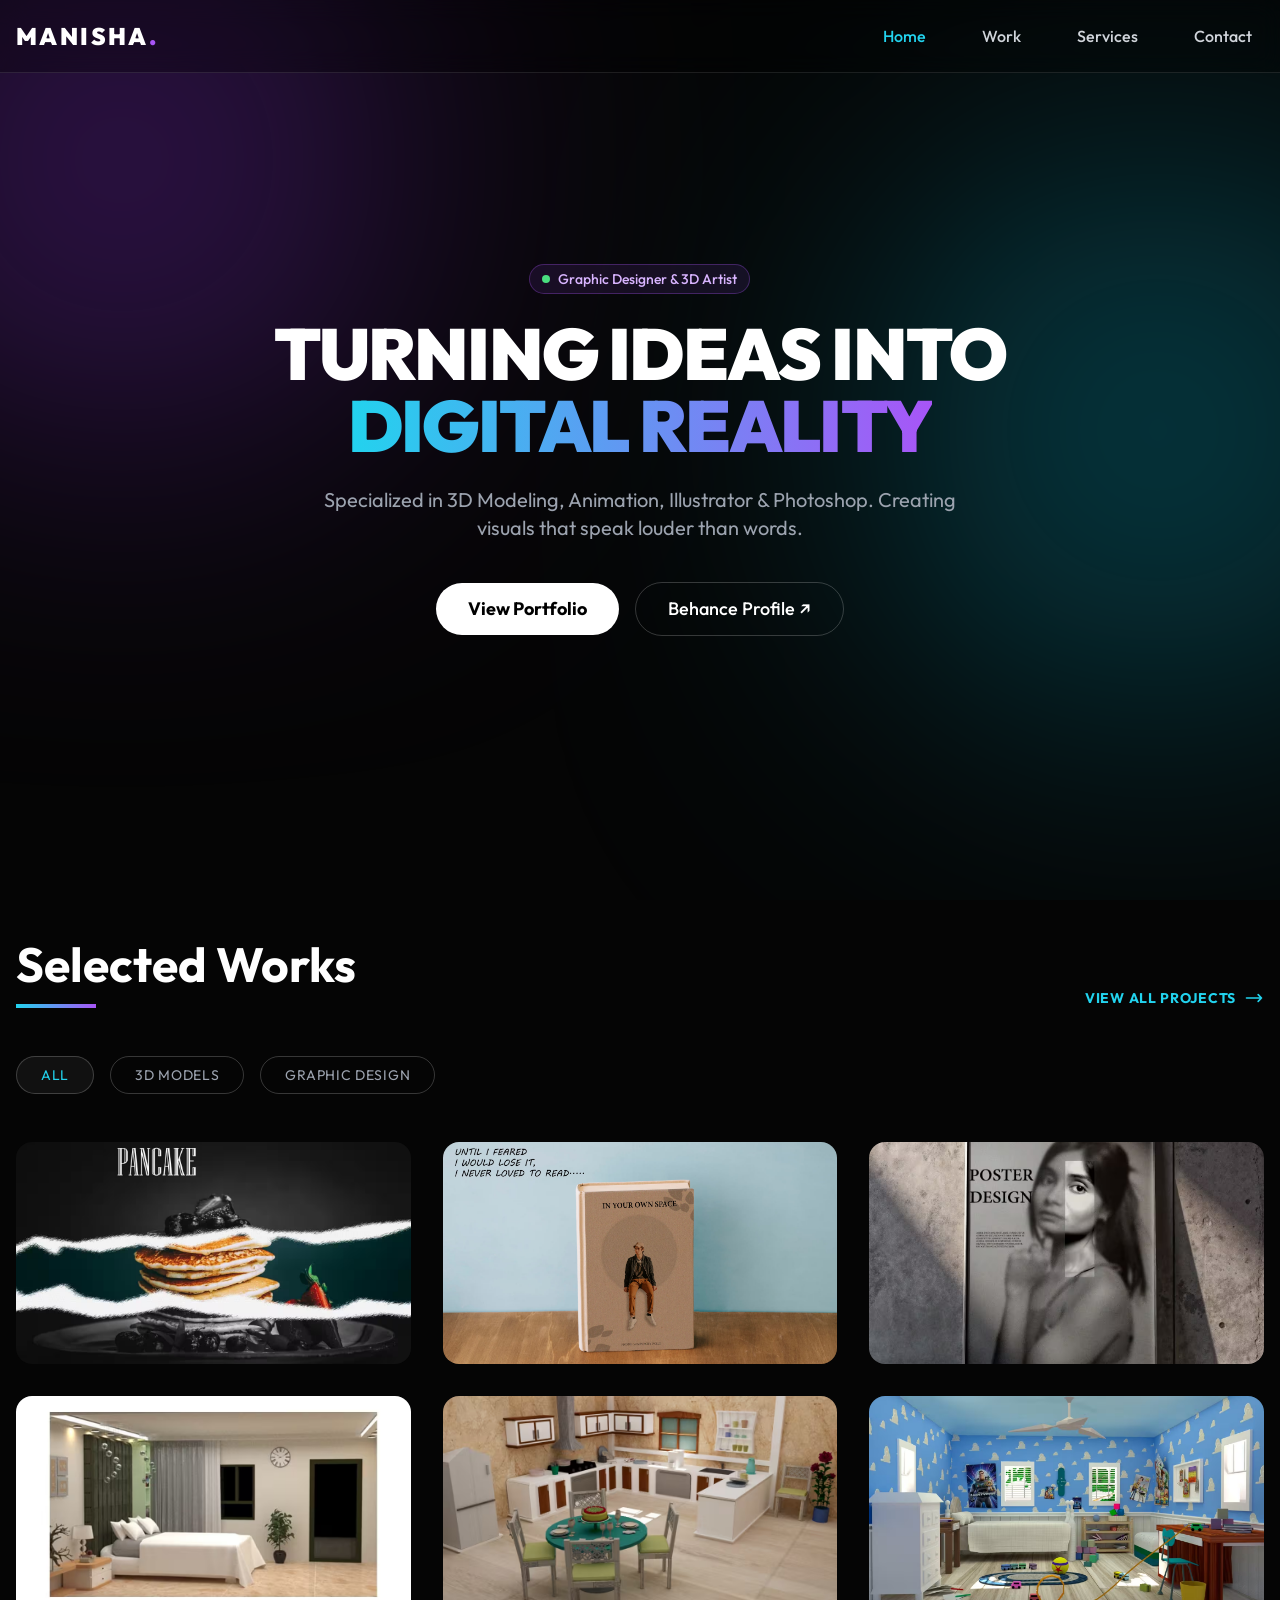
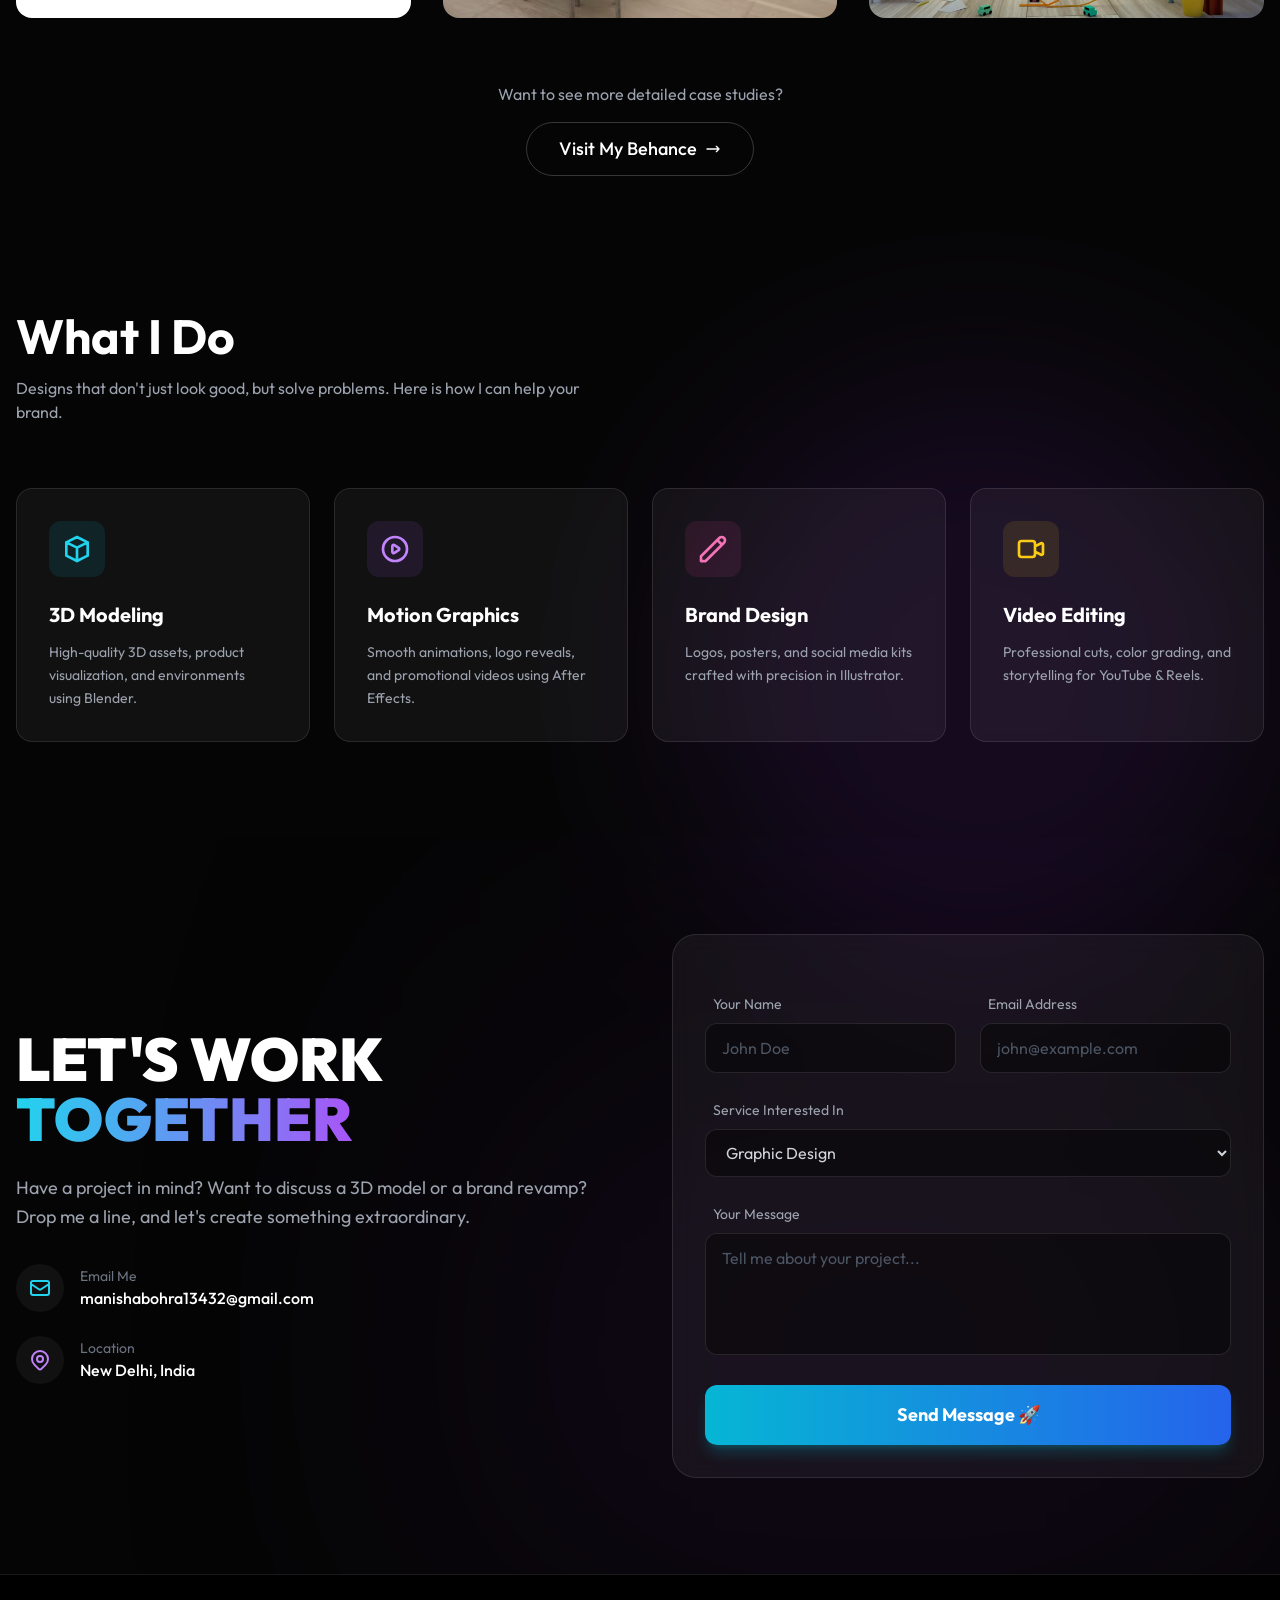
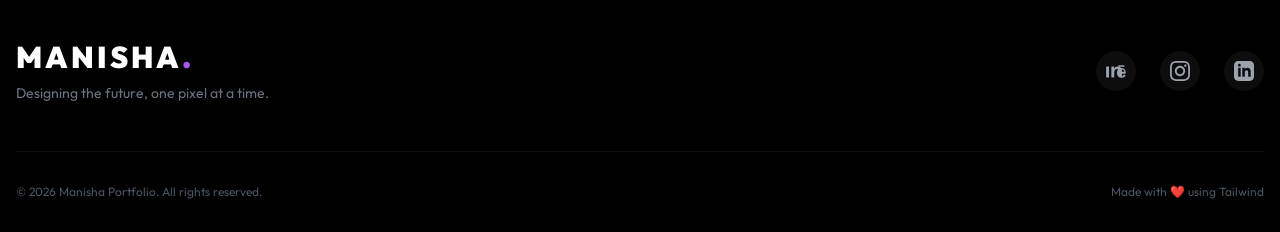
==== commit 93434206: "Update index.html" ====
--- a/index.html
+++ b/index.html
@@ -170,34 +170,43 @@
                 </div>
             </div>
 
-            <div class="portfolio-item group relative overflow-hidden rounded-2xl cursor-pointer" data-category="3d" data-title="Luxury Kitchen Environment" data-software="Blender, Cycles" data-desc="Description for this project goes here. We will update this later." data-gallery='[
-                    {"img": "./src/images/kitchen1.avif", "label": "Main Wide Angle"},
-                    {"img": "./src/images/kitchen2.avif", "label": "Close up View"},
-                    {"img": "./src/images/kitchen3.avif", "label": "Lighting Details"},
-                    {"img": "./src/images/kitchen4.avif", "label": "Alternative Angle"}
+            <div class="portfolio-item group relative overflow-hidden rounded-2xl cursor-pointer" data-category="3d" 
+                 data-title="Luxury Kitchen Environment" 
+                 data-software="Blender, Cycles" 
+                 data-desc="A comprehensive 3D kitchen environment demonstrating a full rendering pipeline. Includes multiple lighting setups (daylight and soft mood) along with technical breakdowns showcasing clean quad-topology and Z-depth compositing." 
+                 data-gallery='[
+                    {"img": "./src/images/kitchen-final.avif", "label": "Final Beauty Render (Daylight)"},
+                    {"img": "./src/images/kitchen2.avif", "label": "Alternative Lighting Setup (Soft Mood)"},
+                    {"img": "./src/images/kitchen-clay.avif", "label": "Clay Pass (Lighting Volume)"},
+                    {"img": "./src/images/kitchen-depth.avif", "label": "Z-Depth Pass (Compositing)"},
+                    {"img": "./src/images/kitchen-wireframe.avif", "label": "Wireframe (Topology Check)"}
                  ]'>
-                <img src="./src/images/kitchen1.avif" alt="3D Environment" class="w-full aspect-video object-cover transition-transform duration-500 group-hover:scale-110">
+                <img src="./src/images/kitchen-final.avif" alt="3D Kitchen Environment" class="w-full aspect-video object-cover transition-transform duration-500 group-hover:scale-110">
                 <div class="absolute inset-0 bg-gradient-to-t from-black via-black/80 to-transparent opacity-0 group-hover:opacity-100 transition-opacity duration-300 flex flex-col justify-end p-6 2xl:p-8">
                     <h3 class="text-2xl 2xl:text-3xl font-bold text-white mb-1">3D Environment</h3>
                     <p class="text-yellow-400 text-sm 2xl:text-base mb-4">Blender • Modeling</p>
-                    <p class="text-xs text-white/50"><svg class="w-3 h-3 inline mr-1" fill="none" stroke="currentColor" viewBox="0 0 24 24">
-                            <path stroke-linecap="round" stroke-linejoin="round" stroke-width="2" d="M4 16l4.586-4.586a2 2 0 012.828 0L16 16m-2-2l1.586-1.586a2 2 0 012.828 0L20 14m-6-6h.01M6 20h12a2 2 0 002-2V6a2 2 0 00-2-2H6a2 2 0 00-2 2v12a2 2 0 002 2z"></path>
-                        </svg> 4 Views Inside</p>
-                </div>
-            </div>
-
-            <div class="portfolio-item group relative overflow-hidden rounded-2xl cursor-pointer" data-category="3d" data-title="Toy Story Inspired Room" data-software="Maya, Arnold" data-desc="Description for this project goes here. We will update this later." data-gallery='[
-                    {"img": "./src/images/toy story1.avif", "label": "Full Room Render"},
-                    {"img": "./src/images/toy story2.avif", "label": "Desk Details"},
-                    {"img": "./src/images/toy story3.avif", "label": "Bedside Table"}
+                    <p class="text-xs text-white/50"><svg class="w-3 h-3 inline mr-1" fill="none" stroke="currentColor" viewBox="0 0 24 24"><path stroke-linecap="round" stroke-linejoin="round" stroke-width="2" d="M4 16l4.586-4.586a2 2 0 012.828 0L16 16m-2-2l1.586-1.586a2 2 0 012.828 0L20 14m-6-6h.01M6 20h12a2 2 0 002-2V6a2 2 0 00-2-2H6a2 2 0 00-2 2v12a2 2 0 002 2z"></path></svg> 5 Render Passes Inside</p>
+                </div>
+            </div>
+
+            <div class="portfolio-item group relative overflow-hidden rounded-2xl cursor-pointer" data-category="3d" 
+                 data-title="Toy Story Inspired Room" 
+                 data-software="Autodesk Maya, V-Ray" 
+                 data-desc="A highly detailed, stylized 3D environment inspired by classic Pixar aesthetics. This project showcases a complete V-Ray rendering pipeline, featuring comprehensive wireframe breakdowns (layout and topology) along with essential technical passes like Ambient Occlusion and Z-Depth." 
+                 data-gallery='[
+                    {"img": "./src/images/toystory-final.avif", "label": "Final Beauty Render"},
+                    {"img": "./src/images/toystory-wireframe-top.avif", "label": "Wireframe (Room Layout)"},
+                    {"img": "./src/images/toystory-wireframe-close.avif", "label": "Wireframe (Mesh Topology Details)"},
+                    {"img": "./src/images/toystory-ao.avif", "label": "Ambient Occlusion (Contact Shadows)"},
+                    {"img": "./src/images/toystory-diffuse.avif", "label": "Diffuse Pass (Flat Albedo Colors)"},
+                    {"img": "./src/images/toystory-lighting.avif", "label": "Lighting Pass (Direct Illumination)"},
+                    {"img": "./src/images/toystory-depth.avif", "label": "Z-Depth Pass (Atmosphere & Focus)"}
                  ]'>
-                <img src="./src/images/toy story1.avif" alt="Product Rendering" class="w-full aspect-video object-cover transition-transform duration-500 group-hover:scale-110">
+                <img src="./src/images/toystory-final.avif" alt="Toy Story 3D Room" class="w-full aspect-video object-cover transition-transform duration-500 group-hover:scale-110">
                 <div class="absolute inset-0 bg-gradient-to-t from-black via-black/80 to-transparent opacity-0 group-hover:opacity-100 transition-opacity duration-300 flex flex-col justify-end p-6 2xl:p-8">
-                    <h3 class="text-2xl 2xl:text-3xl font-bold text-white mb-1">Product Rendering</h3>
+                    <h3 class="text-2xl 2xl:text-3xl font-bold text-white mb-1">Toy Story Environment</h3>
                     <p class="text-yellow-400 text-sm 2xl:text-base mb-4">Maya • 3D Rendering</p>
-                    <p class="text-xs text-white/50"><svg class="w-3 h-3 inline mr-1" fill="none" stroke="currentColor" viewBox="0 0 24 24">
-                            <path stroke-linecap="round" stroke-linejoin="round" stroke-width="2" d="M4 16l4.586-4.586a2 2 0 012.828 0L16 16m-2-2l1.586-1.586a2 2 0 012.828 0L20 14m-6-6h.01M6 20h12a2 2 0 002-2V6a2 2 0 00-2-2H6a2 2 0 00-2 2v12a2 2 0 002 2z"></path>
-                        </svg> 3 Views Inside</p>
+                    <p class="text-xs text-white/50"><svg class="w-3 h-3 inline mr-1" fill="none" stroke="currentColor" viewBox="0 0 24 24"><path stroke-linecap="round" stroke-linejoin="round" stroke-width="2" d="M4 16l4.586-4.586a2 2 0 012.828 0L16 16m-2-2l1.586-1.586a2 2 0 012.828 0L20 14m-6-6h.01M6 20h12a2 2 0 002-2V6a2 2 0 00-2-2H6a2 2 0 00-2 2v12a2 2 0 002 2z"></path></svg> 7 Render Passes Inside</p>
                 </div>
             </div>
 
@@ -797,4 +806,4 @@
     </script>
 </body>
 
-</html>+</html>
--- a/src/output.css
+++ b/src/output.css
@@ -582,6 +582,10 @@
   bottom: 1.25rem;
 }
 
+.bottom-\[-10\%\] {
+  bottom: -10%;
+}
+
 .left-0 {
   left: 0px;
 }
@@ -622,8 +626,40 @@
   top: 20%;
 }
 
-.bottom-\[-10\%\] {
-  bottom: -10%;
+.bottom-6 {
+  bottom: 1.5rem;
+}
+
+.left-1\/2 {
+  left: 50%;
+}
+
+.left-4 {
+  left: 1rem;
+}
+
+.right-4 {
+  right: 1rem;
+}
+
+.right-6 {
+  right: 1.5rem;
+}
+
+.top-1\/2 {
+  top: 50%;
+}
+
+.top-6 {
+  top: 1.5rem;
+}
+
+.bottom-4 {
+  bottom: 1rem;
+}
+
+.left-6 {
+  left: 1.5rem;
 }
 
 .-z-10 {
@@ -636,6 +672,10 @@
 
 .z-50 {
   z-index: 50;
+}
+
+.z-\[100\] {
+  z-index: 100;
 }
 
 .mx-auto {
@@ -643,6 +683,11 @@
   margin-right: auto;
 }
 
+.my-4 {
+  margin-top: 1rem;
+  margin-bottom: 1rem;
+}
+
 .mb-1 {
   margin-bottom: 0.25rem;
 }
@@ -695,10 +740,26 @@
   margin-top: auto;
 }
 
+.mr-1 {
+  margin-right: 0.25rem;
+}
+
+.mb-2 {
+  margin-bottom: 0.5rem;
+}
+
+.mt-6 {
+  margin-top: 1.5rem;
+}
+
 .block {
   display: block;
 }
 
+.inline {
+  display: inline;
+}
+
 .flex {
   display: flex;
 }
@@ -715,6 +776,10 @@
   display: none;
 }
 
+.aspect-video {
+  aspect-ratio: 16 / 9;
+}
+
 .h-1 {
   height: 0.25rem;
 }
@@ -771,6 +836,42 @@
   height: 100%;
 }
 
+.h-3 {
+  height: 0.75rem;
+}
+
+.h-\[500px\] {
+  height: 500px;
+}
+
+.h-\[600px\] {
+  height: 600px;
+}
+
+.h-\[800px\] {
+  height: 800px;
+}
+
+.h-\[1px\] {
+  height: 1px;
+}
+
+.h-\[40vh\] {
+  height: 40vh;
+}
+
+.h-\[60vh\] {
+  height: 60vh;
+}
+
+.max-h-\[90vh\] {
+  max-height: 90vh;
+}
+
+.max-h-\[85vh\] {
+  max-height: 85vh;
+}
+
 .min-h-screen {
   min-height: 100vh;
 }
@@ -823,6 +924,26 @@
   width: 100%;
 }
 
+.w-3 {
+  width: 0.75rem;
+}
+
+.w-\[500px\] {
+  width: 500px;
+}
+
+.w-\[600px\] {
+  width: 600px;
+}
+
+.w-\[800px\] {
+  width: 800px;
+}
+
+.w-16 {
+  width: 4rem;
+}
+
 .max-w-2xl {
   max-width: 42rem;
 }
@@ -845,6 +966,26 @@
 
 .max-w-xl {
   max-width: 36rem;
+}
+
+.max-w-\[1600px\] {
+  max-width: 1600px;
+}
+
+.max-w-\[90vw\] {
+  max-width: 90vw;
+}
+
+.max-w-\[85vw\] {
+  max-width: 85vw;
+}
+
+.flex-1 {
+  flex: 1 1 0%;
+}
+
+.flex-shrink-0 {
+  flex-shrink: 0;
 }
 
 .flex-grow {
@@ -860,28 +1001,24 @@
   transform: translate(var(--tw-translate-x), var(--tw-translate-y)) rotate(var(--tw-rotate)) skewX(var(--tw-skew-x)) skewY(var(--tw-skew-y)) scaleX(var(--tw-scale-x)) scaleY(var(--tw-scale-y));
 }
 
+.-translate-x-1\/2 {
+  --tw-translate-x: -50%;
+  transform: translate(var(--tw-translate-x), var(--tw-translate-y)) rotate(var(--tw-rotate)) skewX(var(--tw-skew-x)) skewY(var(--tw-skew-y)) scaleX(var(--tw-scale-x)) scaleY(var(--tw-scale-y));
+}
+
+.-translate-y-1\/2 {
+  --tw-translate-y: -50%;
+  transform: translate(var(--tw-translate-x), var(--tw-translate-y)) rotate(var(--tw-rotate)) skewX(var(--tw-skew-x)) skewY(var(--tw-skew-y)) scaleX(var(--tw-scale-x)) scaleY(var(--tw-scale-y));
+}
+
+.scale-95 {
+  --tw-scale-x: .95;
+  --tw-scale-y: .95;
+  transform: translate(var(--tw-translate-x), var(--tw-translate-y)) rotate(var(--tw-rotate)) skewX(var(--tw-skew-x)) skewY(var(--tw-skew-y)) scaleX(var(--tw-scale-x)) scaleY(var(--tw-scale-y));
+}
+
 .transform {
   transform: translate(var(--tw-translate-x), var(--tw-translate-y)) rotate(var(--tw-rotate)) skewX(var(--tw-skew-x)) skewY(var(--tw-skew-y)) scaleX(var(--tw-scale-x)) scaleY(var(--tw-scale-y));
-}
-
-@keyframes pulse {
-  50% {
-    opacity: .5;
-  }
-}
-
-.animate-pulse {
-  animation: pulse 2s cubic-bezier(0.4, 0, 0.6, 1) infinite;
-}
-
-@keyframes spin {
-  to {
-    transform: rotate(360deg);
-  }
-}
-
-.animate-spin {
-  animation: spin 1s linear infinite;
 }
 
 @keyframes bounce {
@@ -900,10 +1037,48 @@
   animation: bounce 1s infinite;
 }
 
+@keyframes pulse {
+  50% {
+    opacity: .5;
+  }
+}
+
+.animate-pulse {
+  animation: pulse 2s cubic-bezier(0.4, 0, 0.6, 1) infinite;
+}
+
+@keyframes spin {
+  to {
+    transform: rotate(360deg);
+  }
+}
+
+.animate-spin {
+  animation: spin 1s linear infinite;
+}
+
 .cursor-pointer {
   cursor: pointer;
 }
 
+.cursor-grab {
+  cursor: grab;
+}
+
+.cursor-grabbing {
+  cursor: grabbing;
+}
+
+.touch-none {
+  touch-action: none;
+}
+
+.select-none {
+  -webkit-user-select: none;
+     -moz-user-select: none;
+          user-select: none;
+}
+
 .resize-none {
   resize: none;
 }
@@ -922,6 +1097,10 @@
 
 .flex-wrap {
   flex-wrap: wrap;
+}
+
+.items-start {
+  align-items: flex-start;
 }
 
 .items-end {
@@ -994,6 +1173,14 @@
   overflow: hidden;
 }
 
+.overflow-x-auto {
+  overflow-x: auto;
+}
+
+.overflow-y-auto {
+  overflow-y: auto;
+}
+
 .overflow-x-hidden {
   overflow-x: hidden;
 }
@@ -1024,6 +1211,14 @@
 
 .rounded-xl {
   border-radius: 0.75rem;
+}
+
+.rounded {
+  border-radius: 0.25rem;
+}
+
+.rounded-md {
+  border-radius: 0.375rem;
 }
 
 .border {
@@ -1063,6 +1258,11 @@
   border-color: rgb(255 255 255 / 0.05);
 }
 
+.border-cyan-400 {
+  --tw-border-opacity: 1;
+  border-color: rgb(34 211 238 / var(--tw-border-opacity, 1));
+}
+
 .border-t-transparent {
   border-top-color: transparent;
 }
@@ -1131,6 +1331,27 @@
 
 .bg-yellow-400\/10 {
   background-color: rgb(250 204 21 / 0.1);
+}
+
+.bg-black\/95 {
+  background-color: rgb(0 0 0 / 0.95);
+}
+
+.bg-white\/10 {
+  background-color: rgb(255 255 255 / 0.1);
+}
+
+.bg-\[\#0a0a0a\] {
+  --tw-bg-opacity: 1;
+  background-color: rgb(10 10 10 / var(--tw-bg-opacity, 1));
+}
+
+.bg-black\/70 {
+  background-color: rgb(0 0 0 / 0.7);
+}
+
+.bg-purple-500\/20 {
+  background-color: rgb(168 85 247 / 0.2);
 }
 
 .bg-gradient-to-r {
@@ -1206,6 +1427,11 @@
           background-clip: text;
 }
 
+.object-contain {
+  -o-object-fit: contain;
+     object-fit: contain;
+}
+
 .object-cover {
   -o-object-fit: cover;
      object-fit: cover;
@@ -1227,6 +1453,18 @@
   padding: 2rem;
 }
 
+.p-1\.5 {
+  padding: 0.375rem;
+}
+
+.p-2 {
+  padding: 0.5rem;
+}
+
+.p-3 {
+  padding: 0.75rem;
+}
+
 .px-3 {
   padding-left: 0.75rem;
   padding-right: 0.75rem;
@@ -1282,36 +1520,62 @@
   padding-bottom: 1rem;
 }
 
+.px-2\.5 {
+  padding-left: 0.625rem;
+  padding-right: 0.625rem;
+}
+
+.py-1\.5 {
+  padding-top: 0.375rem;
+  padding-bottom: 0.375rem;
+}
+
+.pb-12 {
+  padding-bottom: 3rem;
+}
+
+.pb-24 {
+  padding-bottom: 6rem;
+}
+
 .pb-8 {
   padding-bottom: 2rem;
 }
 
+.pt-12 {
+  padding-top: 3rem;
+}
+
 .pt-16 {
   padding-top: 4rem;
 }
 
+.pt-36 {
+  padding-top: 9rem;
+}
+
 .pt-8 {
   padding-top: 2rem;
 }
 
-.pb-12 {
-  padding-bottom: 3rem;
-}
-
-.pb-24 {
-  padding-bottom: 6rem;
-}
-
-.pt-12 {
-  padding-top: 3rem;
-}
-
-.pt-36 {
-  padding-top: 9rem;
+.pb-2 {
+  padding-bottom: 0.5rem;
+}
+
+.pt-2 {
+  padding-top: 0.5rem;
+}
+
+.pt-4 {
+  padding-top: 1rem;
 }
 
 .text-center {
   text-align: center;
+}
+
+.font-mono {
+  font-family: ui-monospace, SFMono-Regular, Menlo, Monaco, Consolas, "Liberation Mono", "Courier New", monospace;
 }
 
 .text-2xl {
@@ -1354,6 +1618,10 @@
   line-height: 1rem;
 }
 
+.text-\[10px\] {
+  font-size: 10px;
+}
+
 .font-black {
   font-weight: 900;
 }
@@ -1388,6 +1656,10 @@
 
 .tracking-widest {
   letter-spacing: 0.1em;
+}
+
+.tracking-wide {
+  letter-spacing: 0.025em;
 }
 
 .text-black {
@@ -1459,6 +1731,14 @@
   color: rgb(250 204 21 / var(--tw-text-opacity, 1));
 }
 
+.text-white\/50 {
+  color: rgb(255 255 255 / 0.5);
+}
+
+.text-cyan-400\/90 {
+  color: rgb(34 211 238 / 0.9);
+}
+
 .placeholder-gray-600::-moz-placeholder {
   --tw-placeholder-opacity: 1;
   color: rgb(75 85 99 / var(--tw-placeholder-opacity, 1));
@@ -1473,12 +1753,12 @@
   opacity: 0;
 }
 
+.opacity-30 {
+  opacity: 0.3;
+}
+
 .opacity-40 {
   opacity: 0.4;
-}
-
-.opacity-30 {
-  opacity: 0.3;
 }
 
 .mix-blend-multiply {
@@ -1506,6 +1786,16 @@
   --tw-shadow: var(--tw-shadow-colored);
 }
 
+.ring-2 {
+  --tw-ring-offset-shadow: var(--tw-ring-inset) 0 0 0 var(--tw-ring-offset-width) var(--tw-ring-offset-color);
+  --tw-ring-shadow: var(--tw-ring-inset) 0 0 0 calc(2px + var(--tw-ring-offset-width)) var(--tw-ring-color);
+  box-shadow: var(--tw-ring-offset-shadow), var(--tw-ring-shadow), var(--tw-shadow, 0 0 #0000);
+}
+
+.ring-cyan-400\/20 {
+  --tw-ring-color: rgb(34 211 238 / 0.2);
+}
+
 .blur-\[100px\] {
   --tw-blur: blur(100px);
   filter: var(--tw-blur) var(--tw-brightness) var(--tw-contrast) var(--tw-grayscale) var(--tw-hue-rotate) var(--tw-invert) var(--tw-saturate) var(--tw-sepia) var(--tw-drop-shadow);
@@ -1521,6 +1811,16 @@
   filter: var(--tw-blur) var(--tw-brightness) var(--tw-contrast) var(--tw-grayscale) var(--tw-hue-rotate) var(--tw-invert) var(--tw-saturate) var(--tw-sepia) var(--tw-drop-shadow);
 }
 
+.blur-\[150px\] {
+  --tw-blur: blur(150px);
+  filter: var(--tw-blur) var(--tw-brightness) var(--tw-contrast) var(--tw-grayscale) var(--tw-hue-rotate) var(--tw-invert) var(--tw-saturate) var(--tw-sepia) var(--tw-drop-shadow);
+}
+
+.grayscale {
+  --tw-grayscale: grayscale(100%);
+  filter: var(--tw-blur) var(--tw-brightness) var(--tw-contrast) var(--tw-grayscale) var(--tw-hue-rotate) var(--tw-invert) var(--tw-saturate) var(--tw-sepia) var(--tw-drop-shadow);
+}
+
 .filter {
   filter: var(--tw-blur) var(--tw-brightness) var(--tw-contrast) var(--tw-grayscale) var(--tw-hue-rotate) var(--tw-invert) var(--tw-saturate) var(--tw-sepia) var(--tw-drop-shadow);
 }
@@ -1533,6 +1833,12 @@
 .backdrop-blur-sm {
   --tw-backdrop-blur: blur(4px);
   backdrop-filter: var(--tw-backdrop-blur) var(--tw-backdrop-brightness) var(--tw-backdrop-contrast) var(--tw-backdrop-grayscale) var(--tw-backdrop-hue-rotate) var(--tw-backdrop-invert) var(--tw-backdrop-opacity) var(--tw-backdrop-saturate) var(--tw-backdrop-sepia);
+}
+
+.transition {
+  transition-property: color, background-color, border-color, text-decoration-color, fill, stroke, opacity, box-shadow, transform, filter, backdrop-filter;
+  transition-timing-function: cubic-bezier(0.4, 0, 0.2, 1);
+  transition-duration: 150ms;
 }
 
 .transition-all {
@@ -1559,12 +1865,6 @@
   transition-duration: 150ms;
 }
 
-.transition {
-  transition-property: color, background-color, border-color, text-decoration-color, fill, stroke, opacity, box-shadow, transform, filter, backdrop-filter;
-  transition-timing-function: cubic-bezier(0.4, 0, 0.2, 1);
-  transition-duration: 150ms;
-}
-
 .duration-300 {
   transition-duration: 300ms;
 }
@@ -1573,8 +1873,16 @@
   transition-duration: 500ms;
 }
 
+.duration-200 {
+  transition-duration: 200ms;
+}
+
 .ease-in-out {
   transition-timing-function: cubic-bezier(0.4, 0, 0.2, 1);
+}
+
+.ease-out {
+  transition-timing-function: cubic-bezier(0, 0, 0.2, 1);
 }
 
 .hover\:-translate-y-2:hover {
@@ -1619,6 +1927,10 @@
   border-color: rgb(250 204 21 / 0.5);
 }
 
+.hover\:border-white\/40:hover {
+  border-color: rgb(255 255 255 / 0.4);
+}
+
 .hover\:bg-blue-600:hover {
   --tw-bg-opacity: 1;
   background-color: rgb(37 99 235 / var(--tw-bg-opacity, 1));
@@ -1645,6 +1957,14 @@
 
 .hover\:bg-white\/10:hover {
   background-color: rgb(255 255 255 / 0.1);
+}
+
+.hover\:bg-white\/20:hover {
+  background-color: rgb(255 255 255 / 0.2);
+}
+
+.hover\:bg-white\/5:hover {
+  background-color: rgb(255 255 255 / 0.05);
 }
 
 .hover\:from-cyan-400:hover {
@@ -1763,7 +2083,29 @@
   opacity: 1;
 }
 
+@media (min-width: 640px) {
+  .sm\:block {
+    display: block;
+  }
+
+  .sm\:flex-row {
+    flex-direction: row;
+  }
+
+  .sm\:items-end {
+    align-items: flex-end;
+  }
+}
+
 @media (min-width: 768px) {
+  .md\:left-10 {
+    left: 2.5rem;
+  }
+
+  .md\:right-10 {
+    right: 2.5rem;
+  }
+
   .md\:mb-0 {
     margin-bottom: 0px;
   }
@@ -1832,6 +2174,22 @@
 }
 
 @media (min-width: 1024px) {
+  .lg\:right-\[360px\] {
+    right: 360px;
+  }
+
+  .lg\:h-full {
+    height: 100%;
+  }
+
+  .lg\:w-\[340px\] {
+    width: 340px;
+  }
+
+  .lg\:max-w-\[70vw\] {
+    max-width: 70vw;
+  }
+
   .lg\:grid-cols-2 {
     grid-template-columns: repeat(2, minmax(0, 1fr));
   }
@@ -1842,6 +2200,232 @@
 
   .lg\:grid-cols-4 {
     grid-template-columns: repeat(4, minmax(0, 1fr));
+  }
+
+  .lg\:flex-row {
+    flex-direction: row;
+  }
+
+  .lg\:border-b-0 {
+    border-bottom-width: 0px;
+  }
+
+  .lg\:border-r {
+    border-right-width: 1px;
+  }
+
+  .lg\:pt-12 {
+    padding-top: 3rem;
+  }
+}
+
+@media (min-width: 1536px) {
+  .\32xl\:mb-16 {
+    margin-bottom: 4rem;
+  }
+
+  .\32xl\:h-10 {
+    height: 2.5rem;
+  }
+
+  .\32xl\:h-12 {
+    height: 3rem;
+  }
+
+  .\32xl\:h-16 {
+    height: 4rem;
+  }
+
+  .\32xl\:h-5 {
+    height: 1.25rem;
+  }
+
+  .\32xl\:h-6 {
+    height: 1.5rem;
+  }
+
+  .\32xl\:h-8 {
+    height: 2rem;
+  }
+
+  .\32xl\:h-96 {
+    height: 24rem;
+  }
+
+  .\32xl\:w-10 {
+    width: 2.5rem;
+  }
+
+  .\32xl\:w-12 {
+    width: 3rem;
+  }
+
+  .\32xl\:w-16 {
+    width: 4rem;
+  }
+
+  .\32xl\:w-28 {
+    width: 7rem;
+  }
+
+  .\32xl\:w-5 {
+    width: 1.25rem;
+  }
+
+  .\32xl\:w-6 {
+    width: 1.5rem;
+  }
+
+  .\32xl\:w-8 {
+    width: 2rem;
+  }
+
+  .\32xl\:w-14 {
+    width: 3.5rem;
+  }
+
+  .\32xl\:max-w-2xl {
+    max-width: 42rem;
+  }
+
+  .\32xl\:max-w-4xl {
+    max-width: 56rem;
+  }
+
+  .\32xl\:max-w-6xl {
+    max-width: 72rem;
+  }
+
+  .\32xl\:grid-cols-4 {
+    grid-template-columns: repeat(4, minmax(0, 1fr));
+  }
+
+  .\32xl\:grid-cols-3 {
+    grid-template-columns: repeat(3, minmax(0, 1fr));
+  }
+
+  .\32xl\:gap-10 {
+    gap: 2.5rem;
+  }
+
+  .\32xl\:gap-24 {
+    gap: 6rem;
+  }
+
+  .\32xl\:gap-8 {
+    gap: 2rem;
+  }
+
+  .\32xl\:gap-12 {
+    gap: 3rem;
+  }
+
+  .\32xl\:space-x-12 > :not([hidden]) ~ :not([hidden]) {
+    --tw-space-x-reverse: 0;
+    margin-right: calc(3rem * var(--tw-space-x-reverse));
+    margin-left: calc(3rem * calc(1 - var(--tw-space-x-reverse)));
+  }
+
+  .\32xl\:space-y-8 > :not([hidden]) ~ :not([hidden]) {
+    --tw-space-y-reverse: 0;
+    margin-top: calc(2rem * calc(1 - var(--tw-space-y-reverse)));
+    margin-bottom: calc(2rem * var(--tw-space-y-reverse));
+  }
+
+  .\32xl\:p-10 {
+    padding: 2.5rem;
+  }
+
+  .\32xl\:p-12 {
+    padding: 3rem;
+  }
+
+  .\32xl\:p-8 {
+    padding: 2rem;
+  }
+
+  .\32xl\:p-2 {
+    padding: 0.5rem;
+  }
+
+  .\32xl\:px-10 {
+    padding-left: 2.5rem;
+    padding-right: 2.5rem;
+  }
+
+  .\32xl\:px-6 {
+    padding-left: 1.5rem;
+    padding-right: 1.5rem;
+  }
+
+  .\32xl\:px-8 {
+    padding-left: 2rem;
+    padding-right: 2rem;
+  }
+
+  .\32xl\:py-3 {
+    padding-top: 0.75rem;
+    padding-bottom: 0.75rem;
+  }
+
+  .\32xl\:py-4 {
+    padding-top: 1rem;
+    padding-bottom: 1rem;
+  }
+
+  .\32xl\:py-5 {
+    padding-top: 1.25rem;
+    padding-bottom: 1.25rem;
+  }
+
+  .\32xl\:text-2xl {
+    font-size: 1.5rem;
+    line-height: 2rem;
+  }
+
+  .\32xl\:text-3xl {
+    font-size: 1.875rem;
+    line-height: 2.25rem;
+  }
+
+  .\32xl\:text-4xl {
+    font-size: 2.25rem;
+    line-height: 2.5rem;
+  }
+
+  .\32xl\:text-6xl {
+    font-size: 3.75rem;
+    line-height: 1;
+  }
+
+  .\32xl\:text-7xl {
+    font-size: 4.5rem;
+    line-height: 1;
+  }
+
+  .\32xl\:text-8xl {
+    font-size: 6rem;
+    line-height: 1;
+  }
+
+  .\32xl\:text-base {
+    font-size: 1rem;
+    line-height: 1.5rem;
+  }
+
+  .\32xl\:text-lg {
+    font-size: 1.125rem;
+    line-height: 1.75rem;
+  }
+
+  .\32xl\:text-sm {
+    font-size: 0.875rem;
+    line-height: 1.25rem;
+  }
+
+  .\32xl\:text-xl {
+    font-size: 1.25rem;
+    line-height: 1.75rem;
   }
 }
 
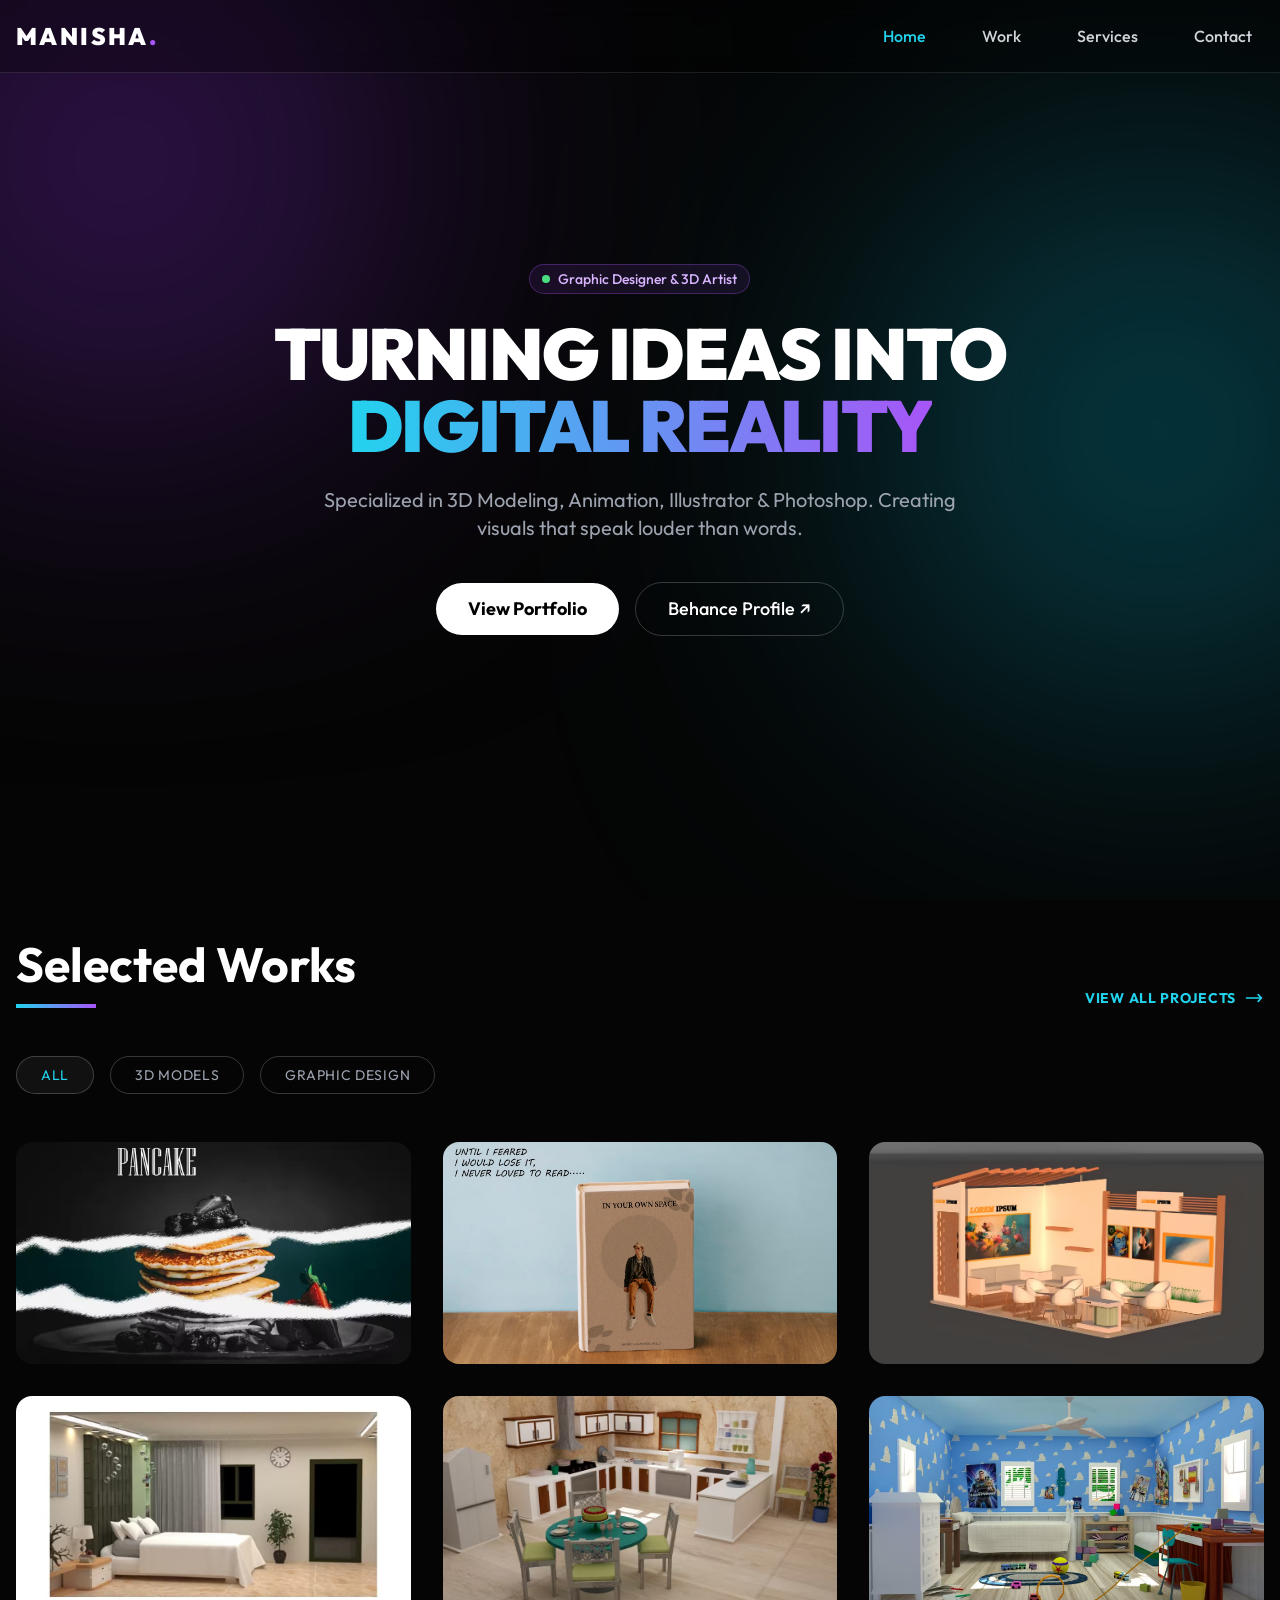
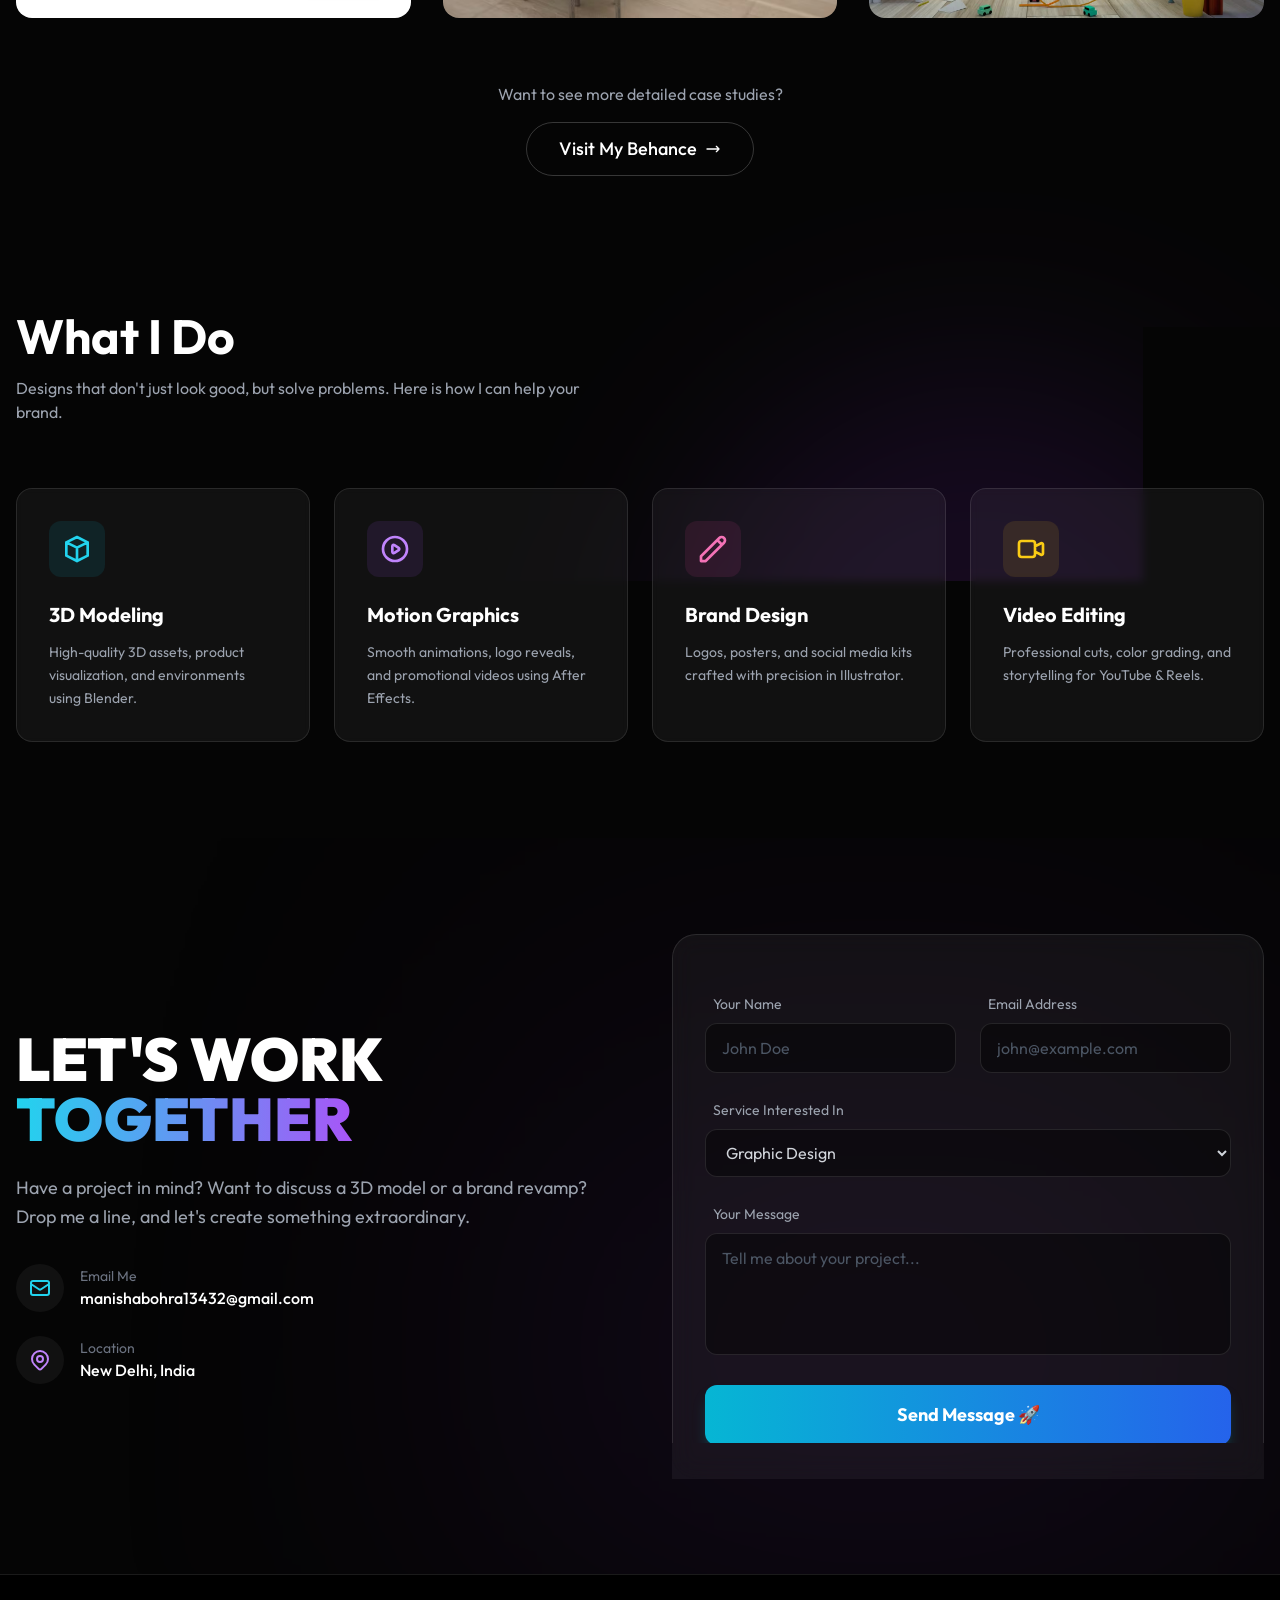
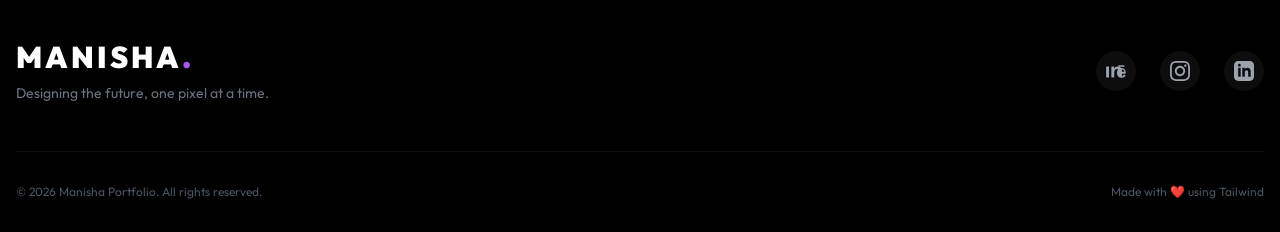
==== commit ae05f516: "Update index.html" ====
--- a/index.html
+++ b/index.html
@@ -154,11 +154,17 @@
                 </div>
             </div>
 
-            <div class="portfolio-item group relative overflow-hidden rounded-2xl cursor-pointer" data-category="gd" data-title="Abstract Monochrome Portrait" data-software="Adobe Photoshop" data-desc="An experimental typography and portrait poster utilizing a glass-displacement effect. The design explores brutalist layout aesthetics, strict grid alignments, and a moody grayscale palette." data-gallery='[{"img": "./src/images/poster.avif", "label": "Concrete Wall Poster Mockup"}]'>
-                <img src="./src/images/poster.avif" alt="Poster Design" class="w-full aspect-video object-cover transition-transform duration-500 group-hover:scale-110">
+            <div class="portfolio-item group relative overflow-hidden rounded-2xl cursor-pointer" data-category="3d" data-title="Commercial Exhibition Stall" data-software="3ds Max" data-desc="A professional 3D visualization of a commercial exhibition stall. Designed to showcase spatial arrangement, brand placement, and modern furniture layout for trade shows and events." data-gallery='[
+                    {"img": "./src/images/stall1.avif", "label": "Main Perspective View"},
+                    {"img": "./src/images/stall2.avif", "label": "Isometric Top-Down View"}
+                 ]'>
+                <img src="./src/images/stall1.avif" alt="Exhibition Stall" class="w-full aspect-video object-cover transition-transform duration-500 group-hover:scale-110">
                 <div class="absolute inset-0 bg-gradient-to-t from-black via-black/80 to-transparent opacity-0 group-hover:opacity-100 transition-opacity duration-300 flex flex-col justify-end p-6 2xl:p-8">
-                    <h3 class="text-2xl 2xl:text-3xl font-bold text-white mb-1">Portrait Poster</h3>
-                    <p class="text-yellow-400 text-sm 2xl:text-base mb-4">Photoshop • Typography</p>
+                    <h3 class="text-2xl 2xl:text-3xl font-bold text-white mb-1">Exhibition Stall</h3>
+                    <p class="text-yellow-400 text-sm 2xl:text-base mb-4">3ds Max • 3D Rendering</p>
+                    <p class="text-xs text-white/50"><svg class="w-3 h-3 inline mr-1" fill="none" stroke="currentColor" viewBox="0 0 24 24">
+                            <path stroke-linecap="round" stroke-linejoin="round" stroke-width="2" d="M4 16l4.586-4.586a2 2 0 012.828 0L16 16m-2-2l1.586-1.586a2 2 0 012.828 0L20 14m-6-6h.01M6 20h12a2 2 0 002-2V6a2 2 0 00-2-2H6a2 2 0 00-2 2v12a2 2 0 002 2z"></path>
+                        </svg> 2 Views Inside</p>
                 </div>
             </div>
 
